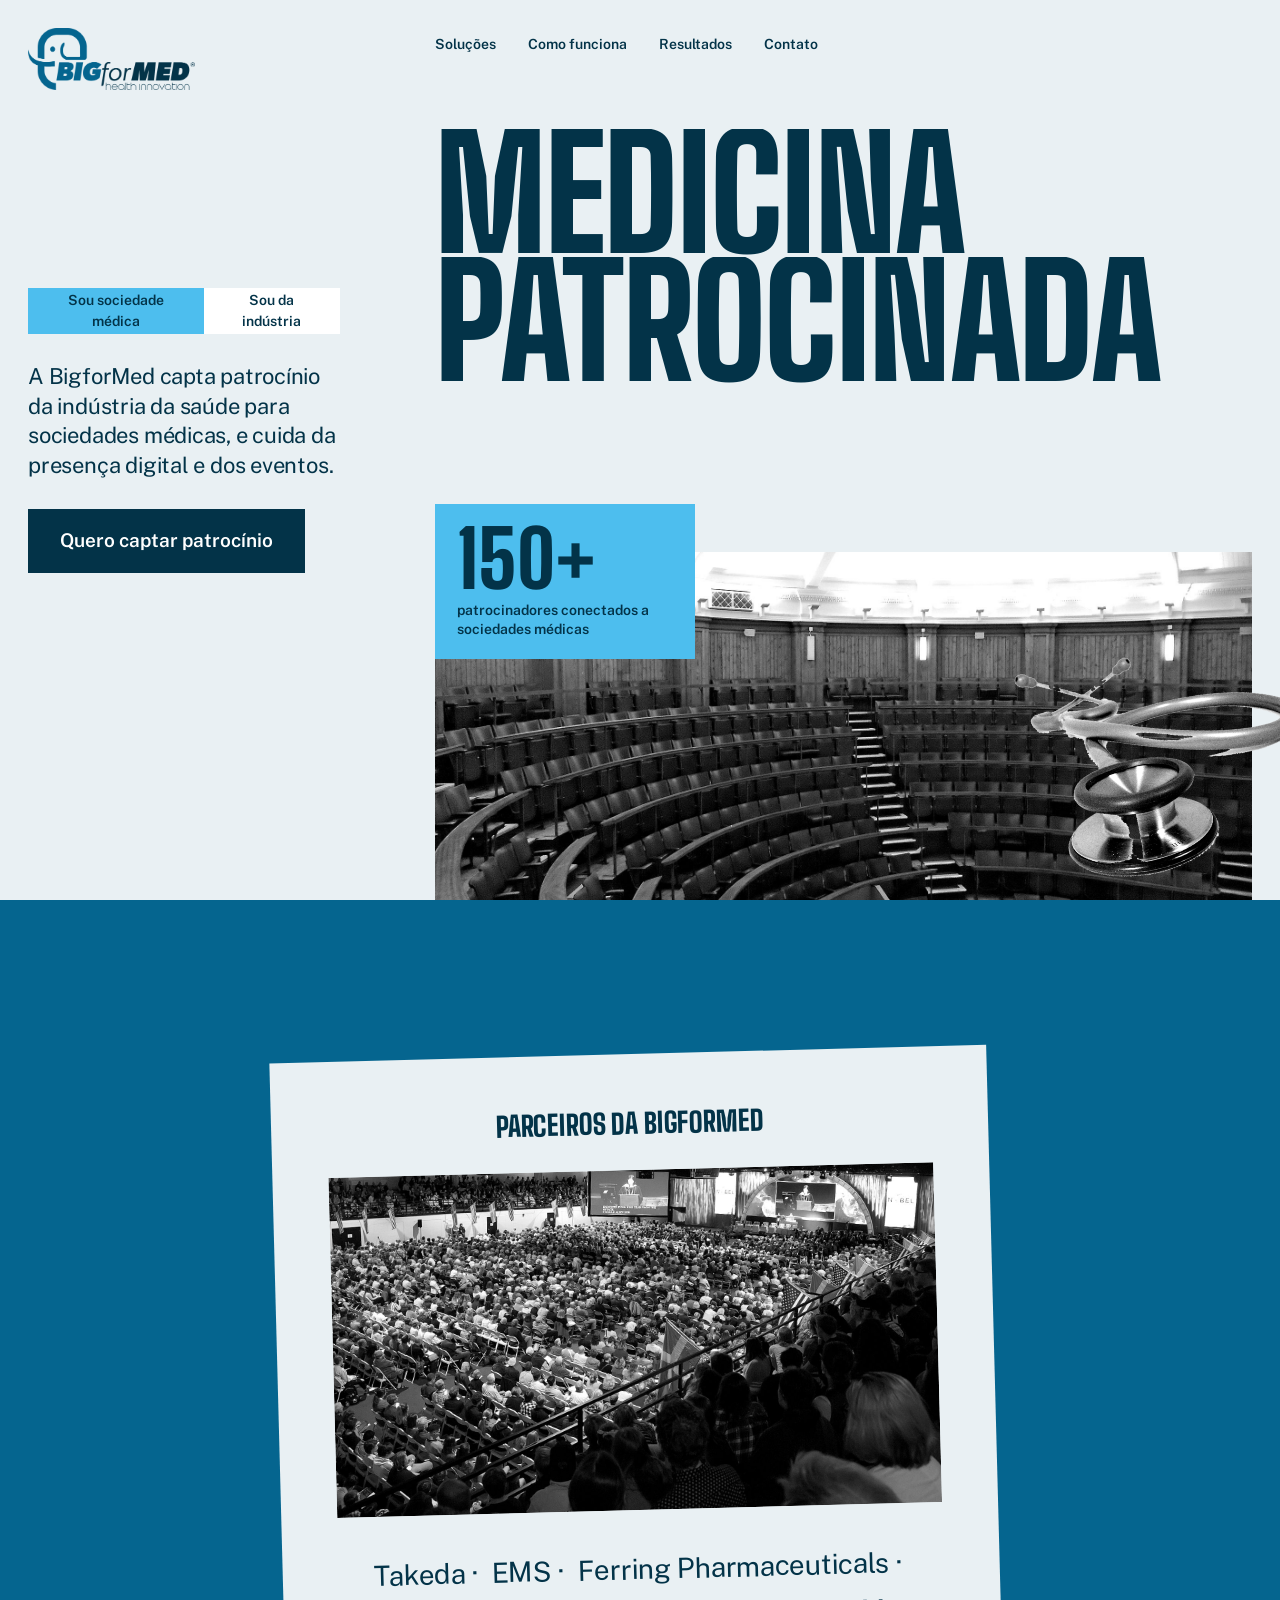
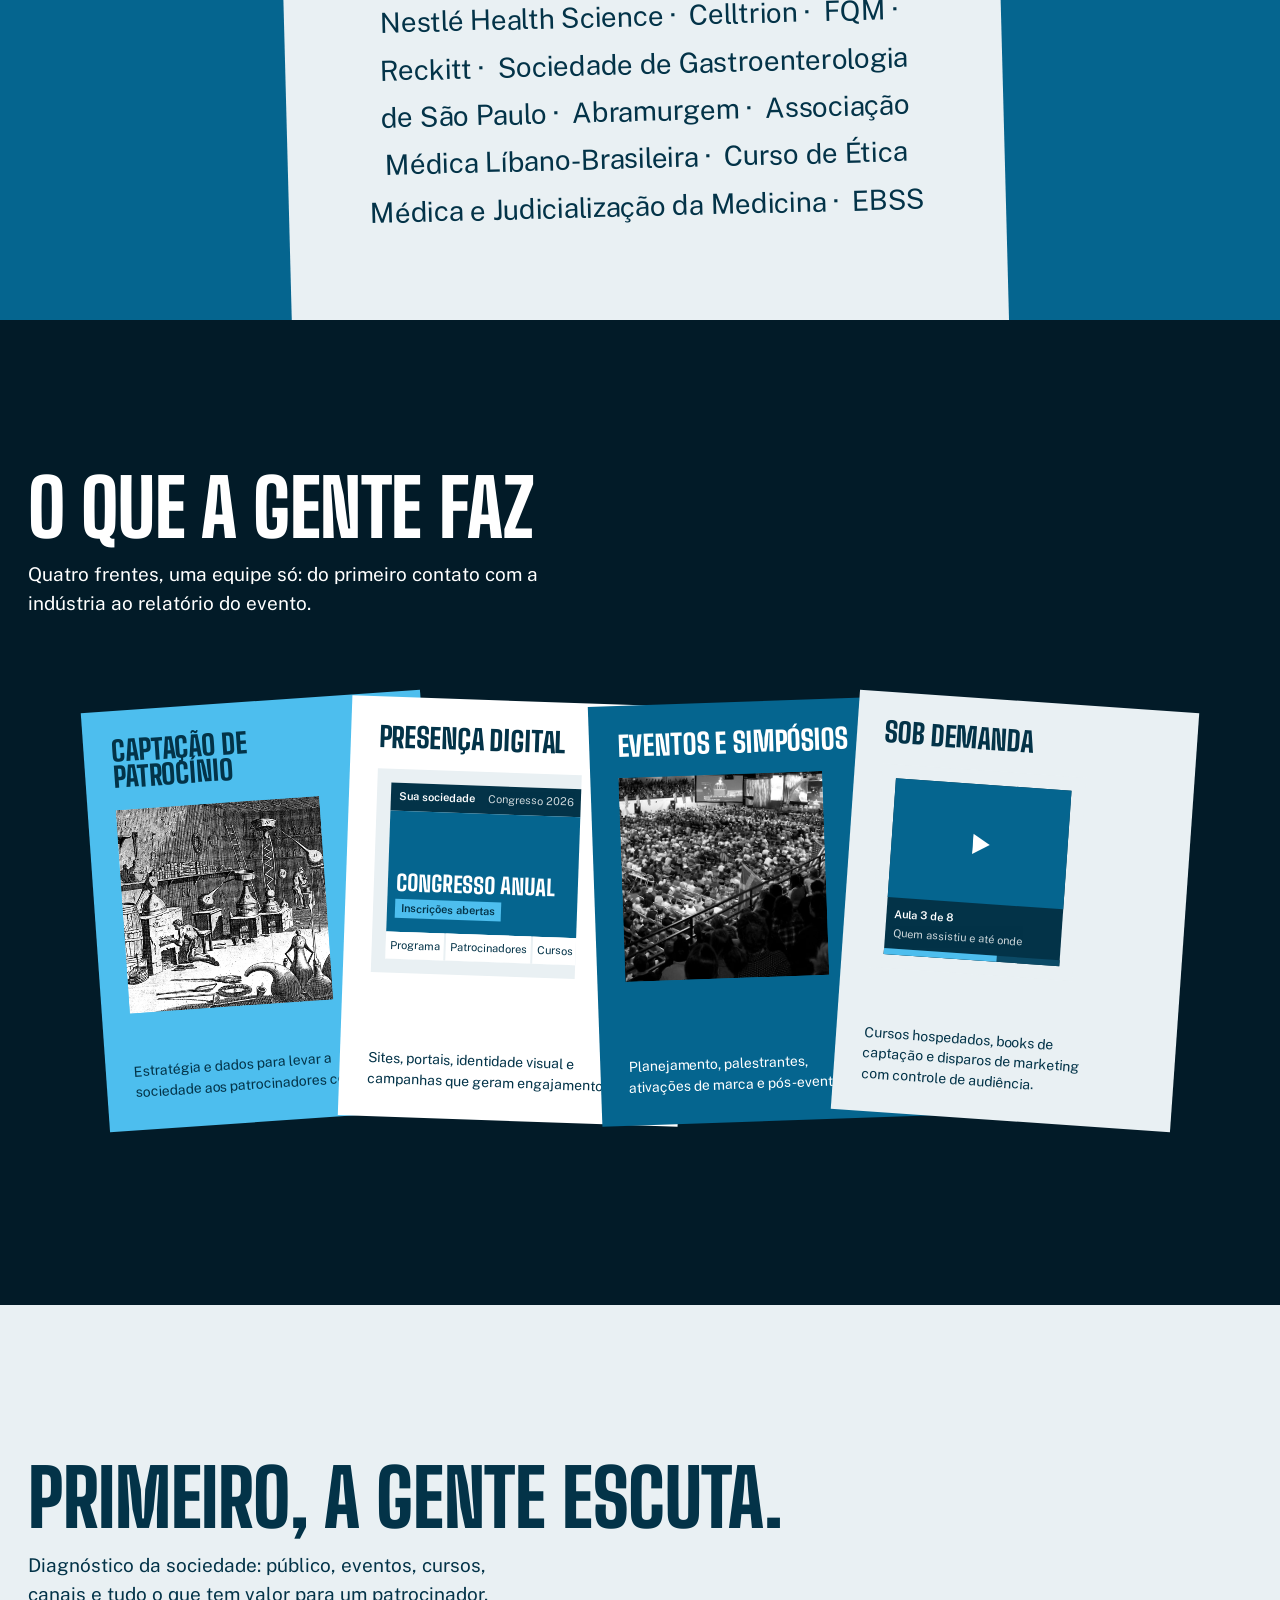
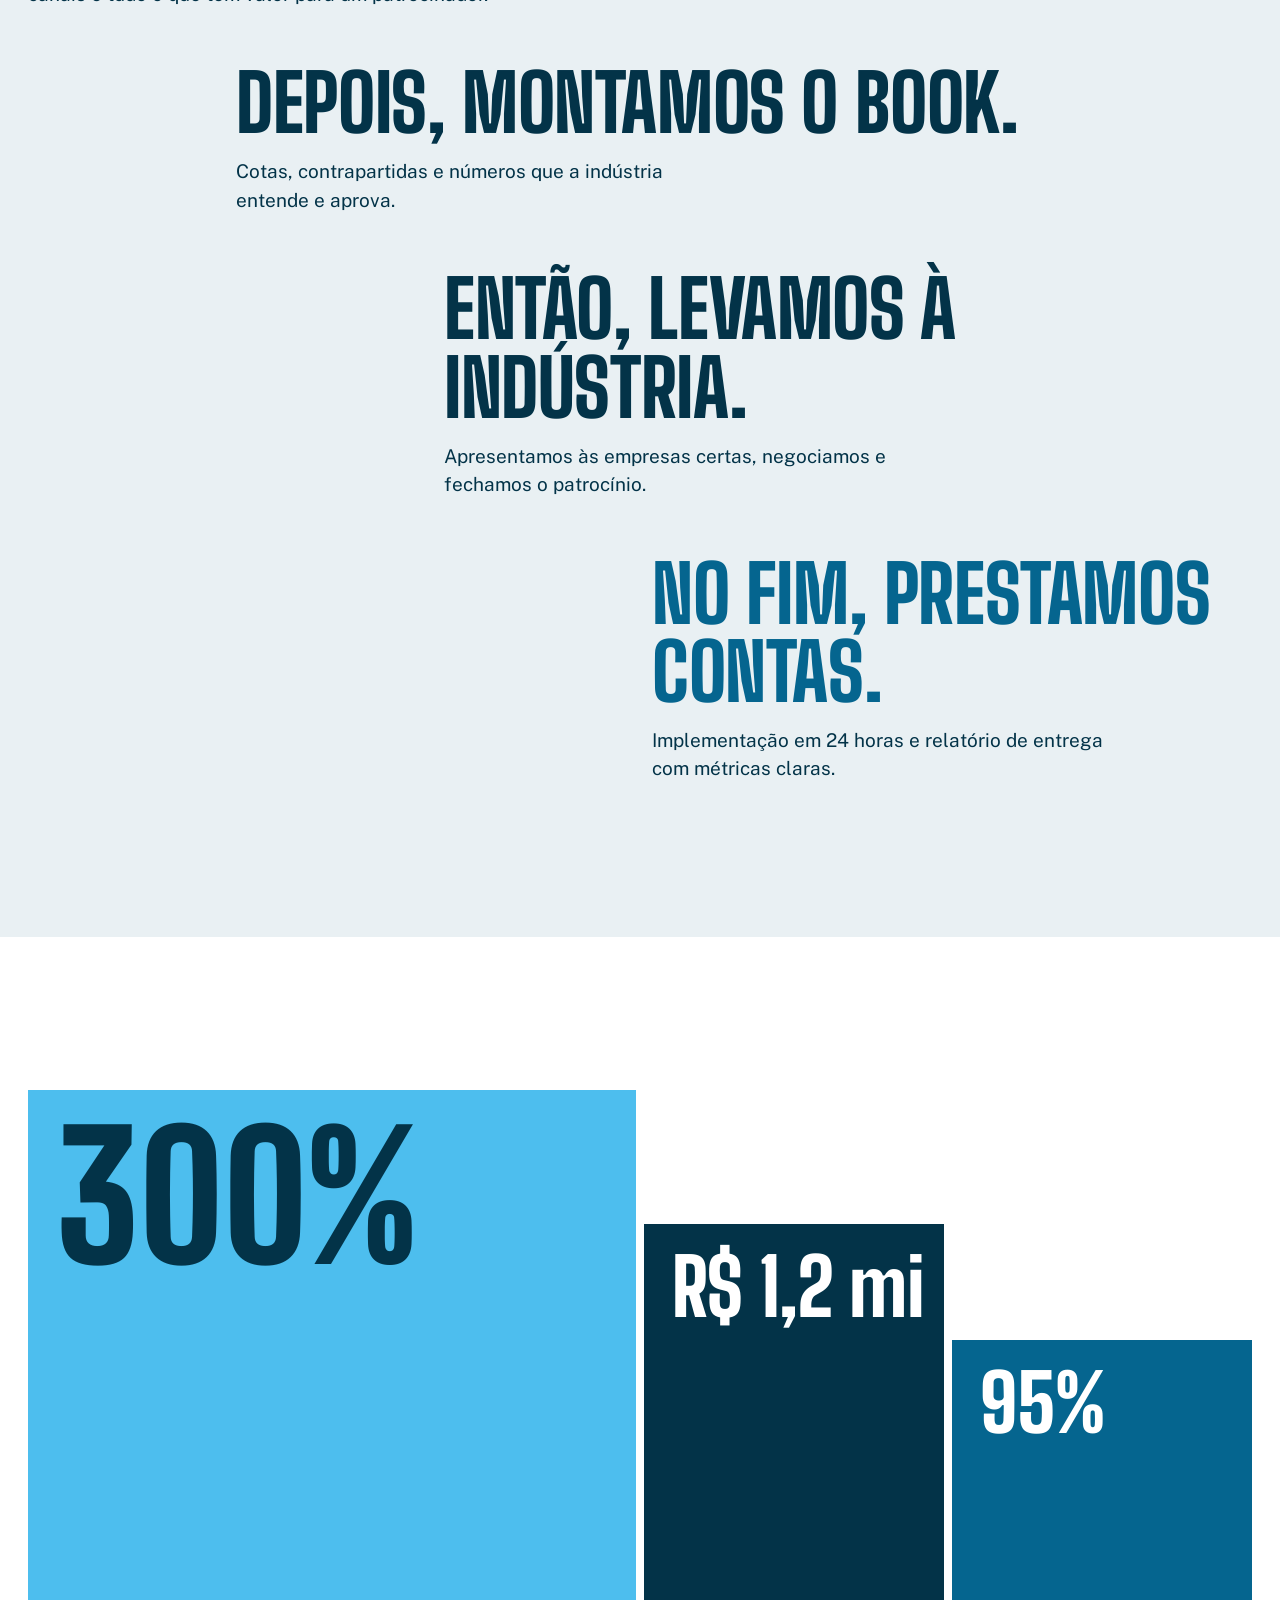
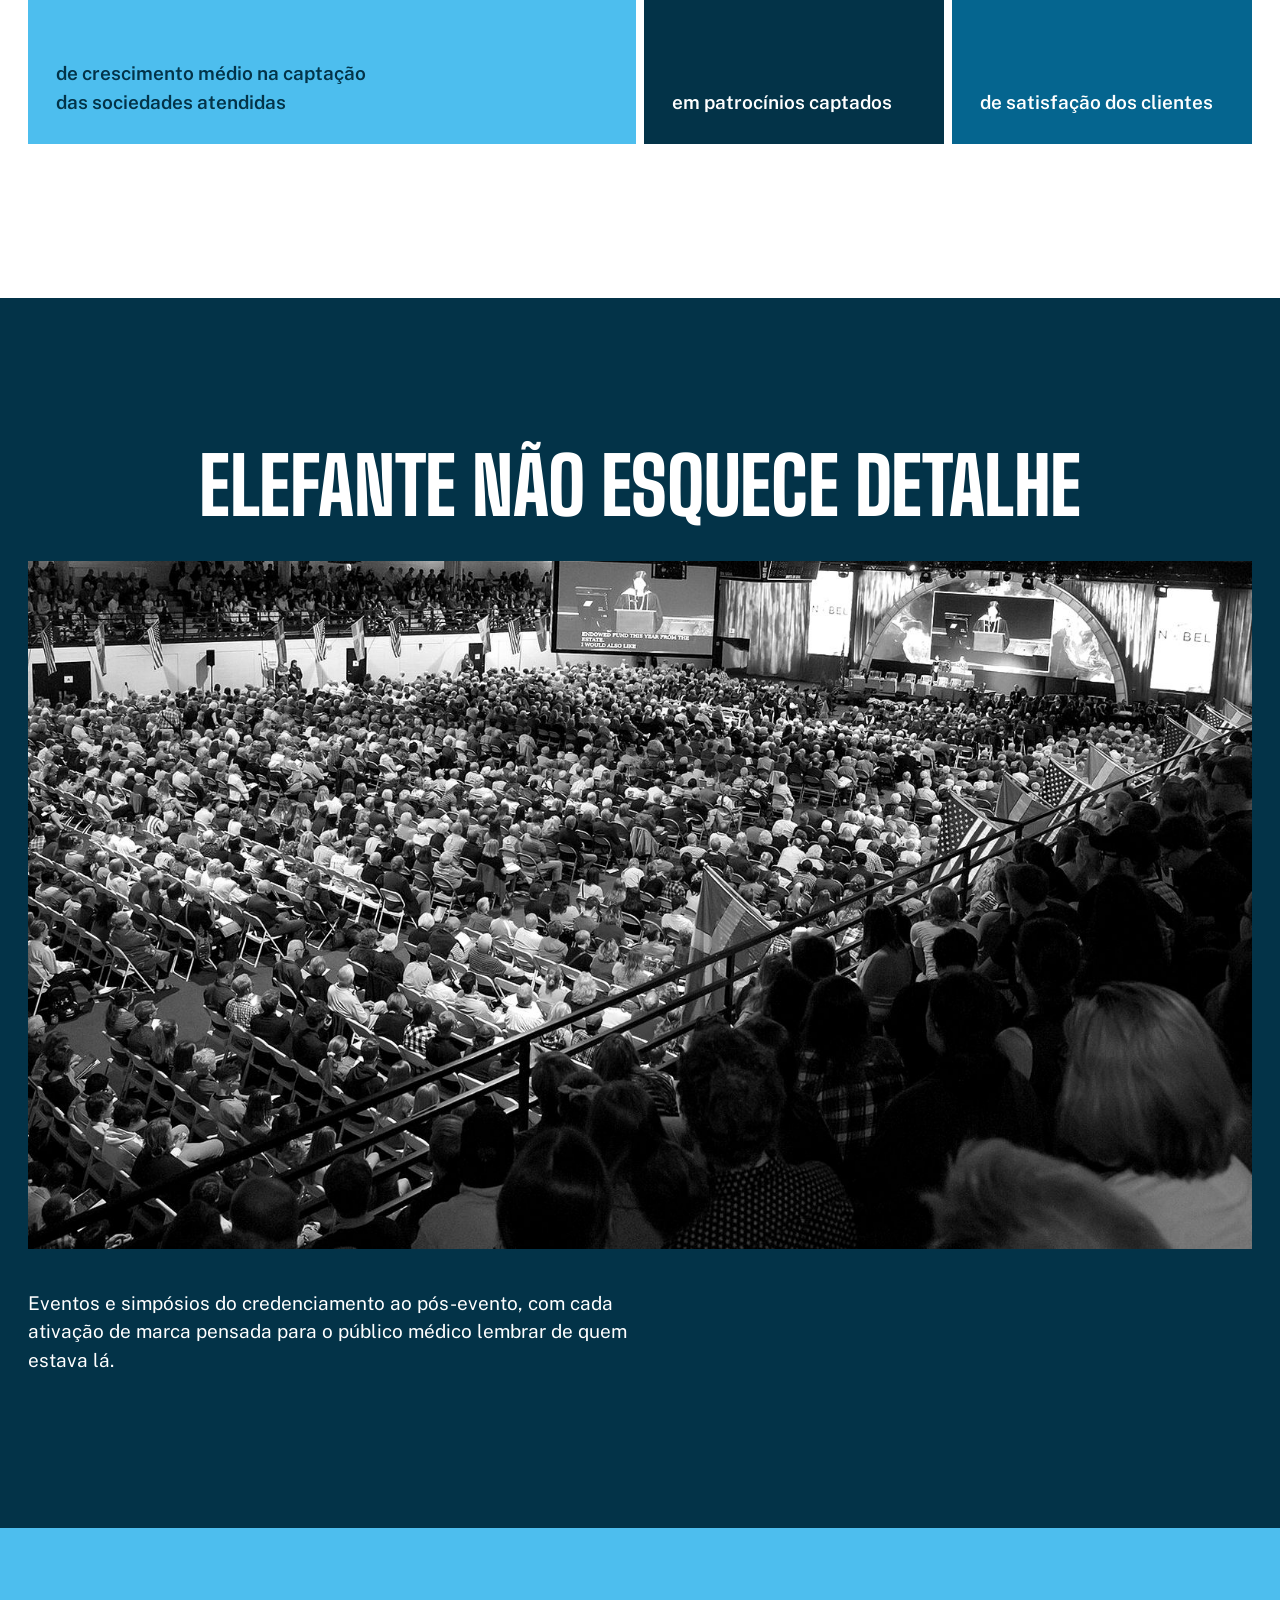
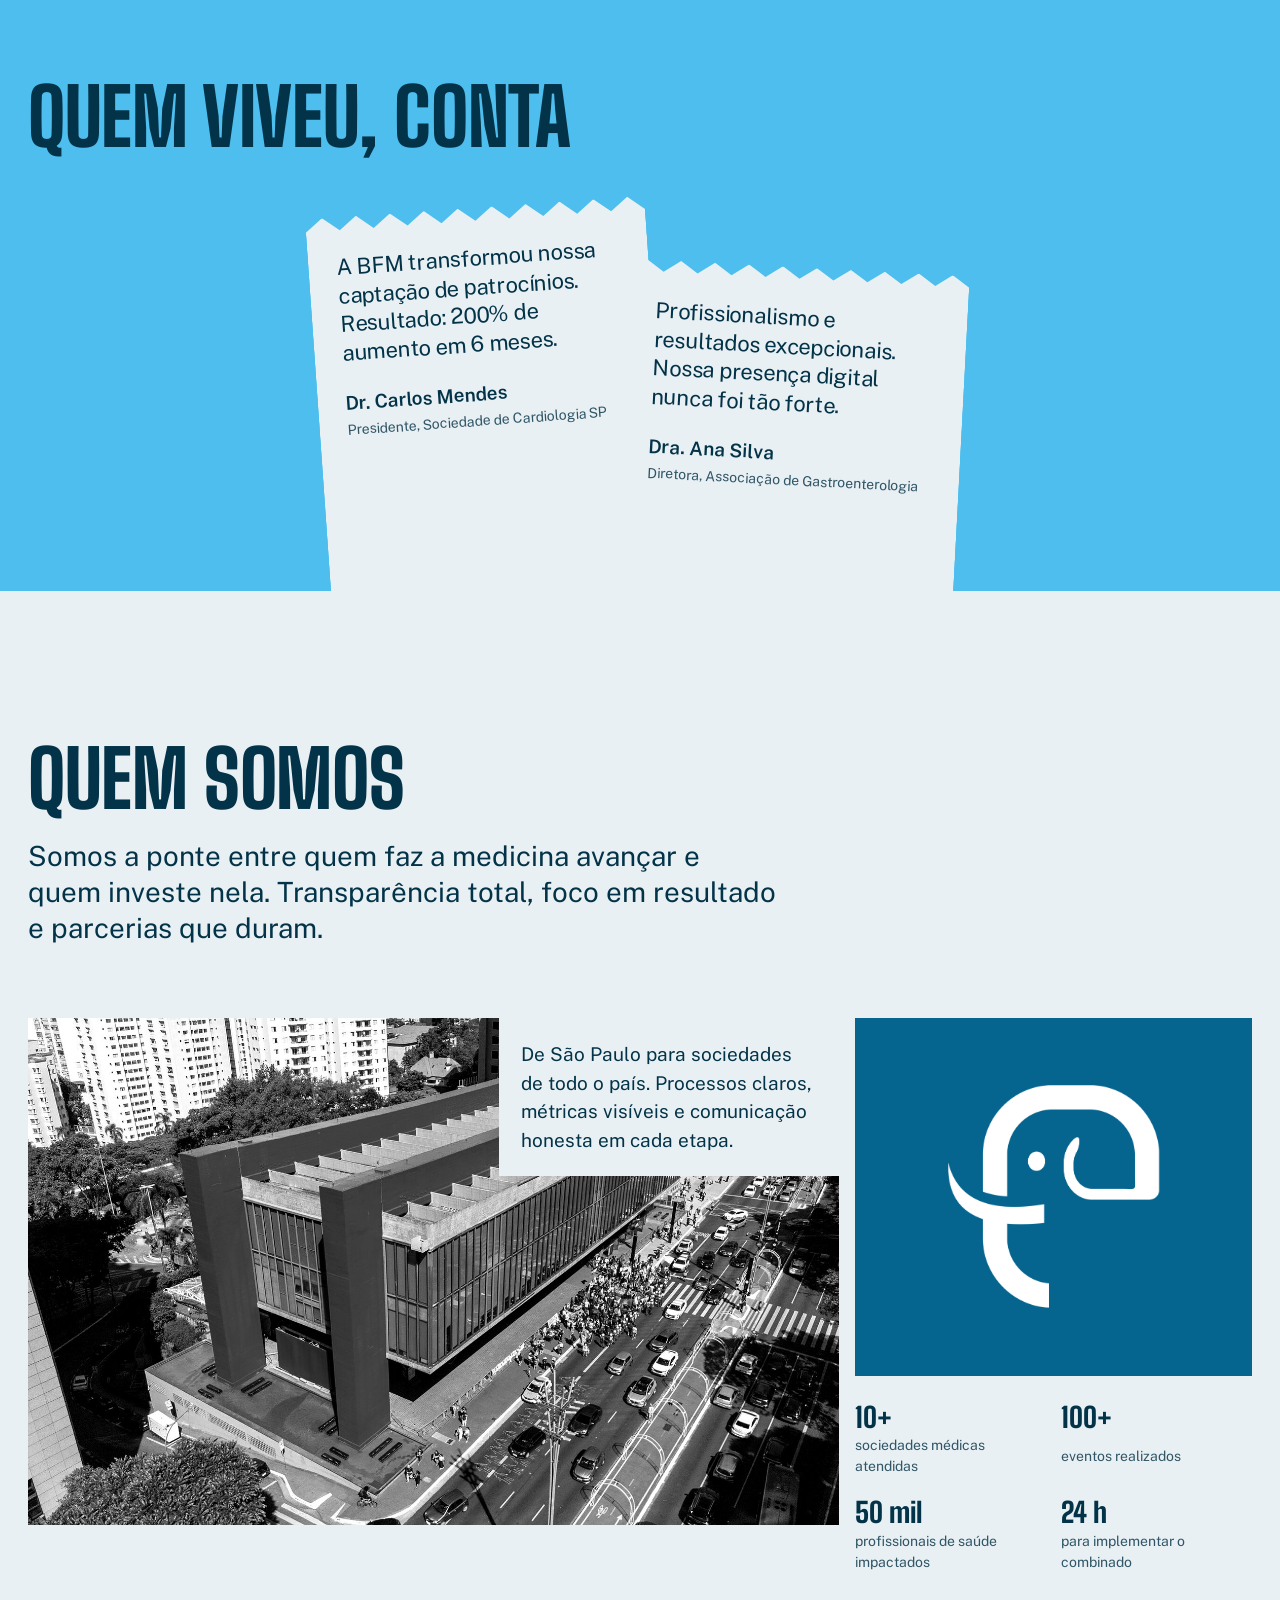
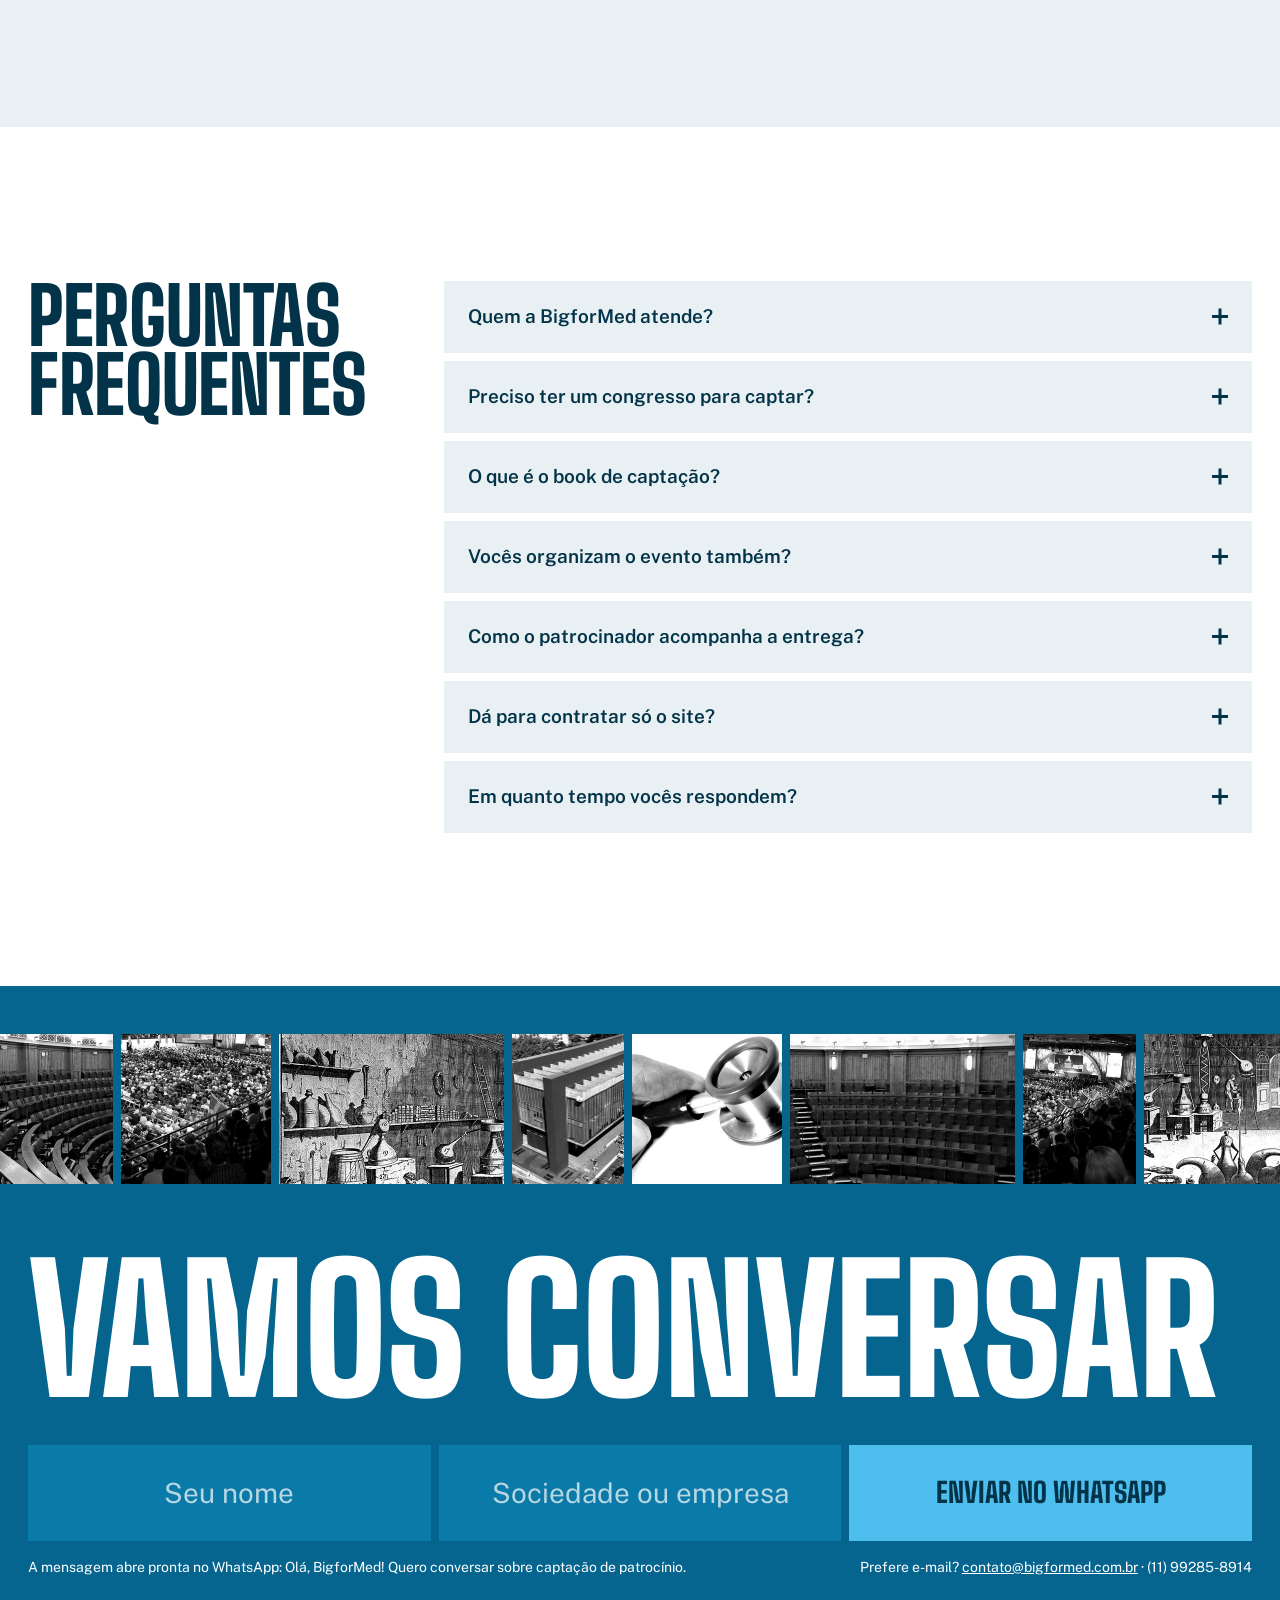
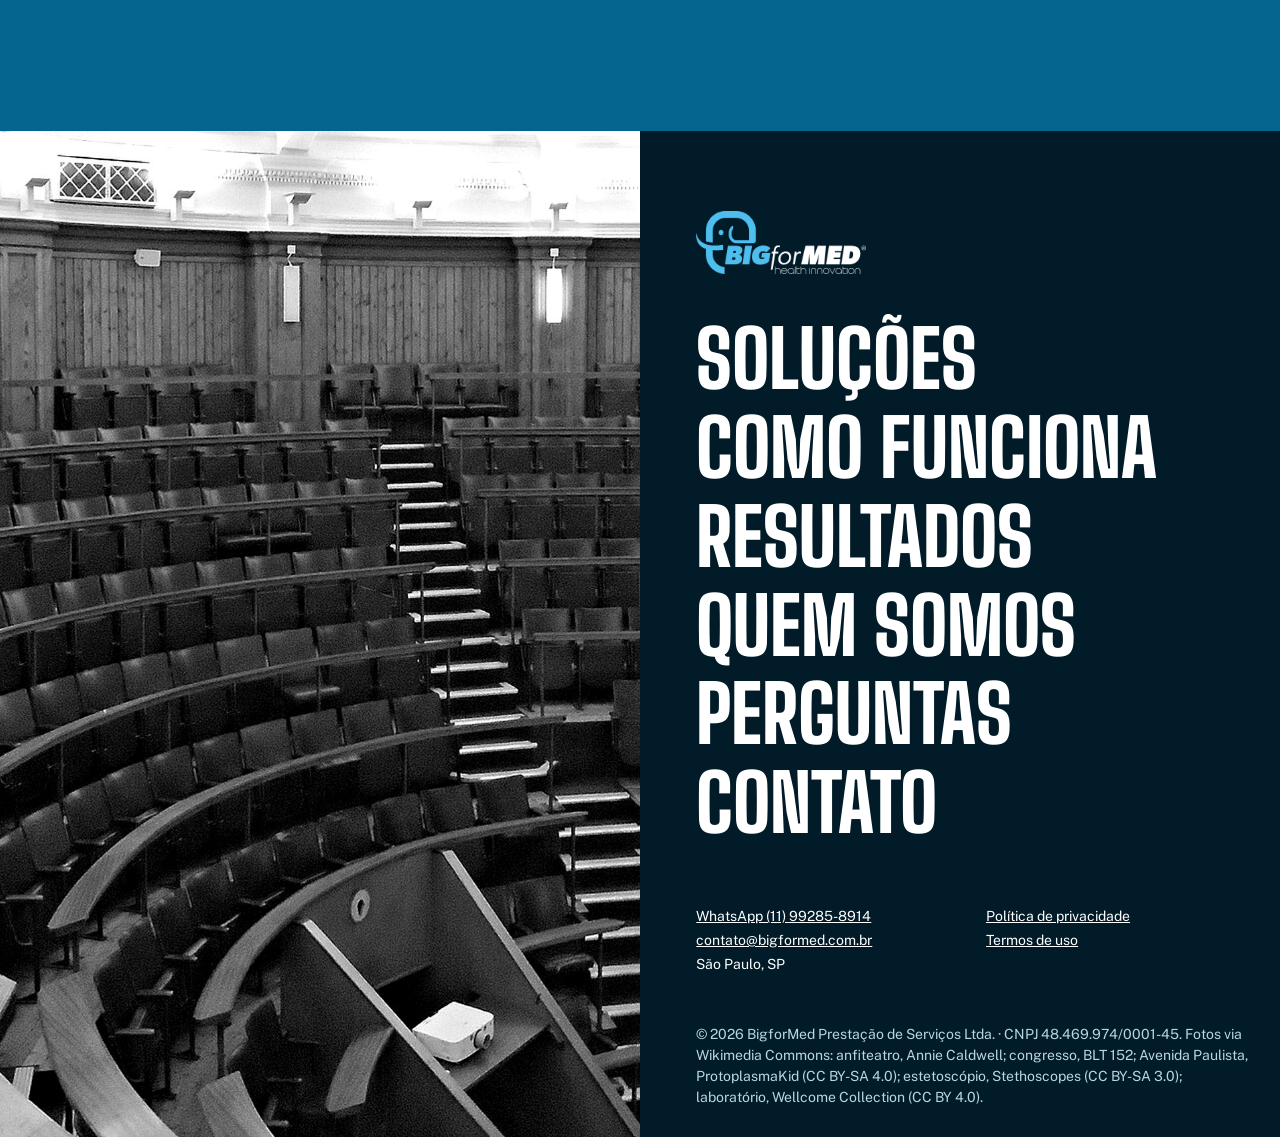
==== index.html @ 5801fbe0 "Refaz o site da BigforMed como página estática O site antigo era um projeto do Bolt (React + Supabas" ====
<!doctype html>
<html lang="pt-BR">
<head>
  <meta charset="utf-8">
  <meta name="viewport" content="width=device-width, initial-scale=1, viewport-fit=cover">
  <title>BigforMed · Captação de patrocínio para sociedades médicas</title>
  <meta name="description" content="A BigforMed capta patrocínio da indústria da saúde para sociedades médicas e cuida da presença digital e dos eventos. São Paulo.">
  <meta name="theme-color" content="#E9F0F3">
  <link rel="icon" type="image/png" href="/img/favicon.png">
  <link rel="apple-touch-icon" href="/img/favicon.png">
  <link rel="canonical" href="https://bigformed.com/">

  <meta property="og:type" content="website">
  <meta property="og:locale" content="pt_BR">
  <meta property="og:site_name" content="BigforMed">
  <meta property="og:url" content="https://bigformed.com/">
  <meta property="og:title" content="BigforMed · Captação de patrocínio para sociedades médicas">
  <meta property="og:description" content="Conectamos patrocinadores a sociedades médicas com estratégia, dados e execução digital.">
  <meta property="og:image" content="https://bigformed.com/img/og.jpg">
  <meta name="twitter:card" content="summary_large_image">

  <link rel="preconnect" href="https://fonts.googleapis.com">
  <link rel="preconnect" href="https://fonts.gstatic.com" crossorigin>
  <link href="https://fonts.googleapis.com/css2?family=Big+Shoulders:wght@800&family=Public+Sans:wght@400;600&display=swap" rel="stylesheet">
  <link rel="preload" as="image" href="/img/p/anfiteatro-wide.jpg">
  <link rel="stylesheet" href="/vendor/scenes/stage.css">
  <link rel="stylesheet" href="/css/site.css">
  <script>document.documentElement.classList.add('js')</script>

  <script type="application/ld+json">
  {"@context":"https://schema.org","@type":"Organization","name":"BigforMed","alternateName":"BigforMed Health Innovation","url":"https://bigformed.com/","logo":"https://bigformed.com/img/bigformed-logo.png","email":"contato@bigformed.com.br","telephone":"+55 11 99285-8914","address":{"@type":"PostalAddress","addressLocality":"São Paulo","addressRegion":"SP","addressCountry":"BR"}}
  </script>
</head>
<body data-audience="sociedade">

<a class="skip" href="#conteudo">Pular para o conteúdo</a>

<!-- Barra fixa: aparece quando o hero sai da tela e troca de cor com o capítulo -->
<header class="bar" id="bar">
  <a class="bar__brand" href="#topo" aria-label="BigforMed, voltar ao início">
    <img class="bar__logo bar__logo--ink" src="/img/bigformed-logo.png" alt="BigforMed" width="900" height="334">
    <img class="bar__logo bar__logo--light" src="/img/bigformed-logo-dark.png" alt="" width="900" height="334">
  </a>
  <nav class="bar__links" id="menu" aria-label="Principal">
    <a href="#solucoes">Soluções</a>
    <a href="#como-funciona">Como funciona</a>
    <a href="#resultados">Resultados</a>
    <a href="#sobre">Quem somos</a>
  </nav>
  <a class="btn btn--accent bar__cta" href="#contato">Fale com a gente</a>
  <button class="bar__menu" type="button" aria-expanded="false" aria-controls="menu">Menu</button>
</header>

<main id="conteudo">

  <!-- ================= HERO: conversa estreita, título largo ================= -->
  <section class="hero" id="topo" aria-labelledby="hero-title">
    <div class="hero__talk">
      <a class="hero__brand" href="/" aria-label="BigforMed, página inicial"><img src="/img/bigformed-logo.png" alt="BigforMed health innovation" width="900" height="334"></a>
      <div class="hero__say">
        <div class="switch" role="group" aria-label="Para quem é">
          <button type="button" data-set-audience="sociedade" aria-pressed="true">Sou sociedade médica</button>
          <button type="button" data-set-audience="industria" aria-pressed="false">Sou da indústria</button>
        </div>
        <p class="hero__lead">
          <span data-for="sociedade">A BigforMed capta patrocínio da indústria da saúde para sociedades médicas, e cuida da presença digital e dos eventos.</span>
          <span data-for="industria" hidden>A BigforMed leva a sua marca às sociedades médicas, congressos e cursos certos, com contrapartidas claras e entrega acompanhada.</span>
        </p>
        <a class="btn btn--ink btn--lg" href="#contato">
          <span data-for="sociedade">Quero captar patrocínio</span>
          <span data-for="industria" hidden>Quero patrocinar</span>
        </a>
      </div>
    </div>

    <div class="hero__wide">
      <nav class="hero__links" aria-label="Seções">
        <a href="#solucoes">Soluções</a>
        <a href="#como-funciona">Como funciona</a>
        <a href="#resultados">Resultados</a>
        <a href="#contato">Contato</a>
      </nav>
      <h1 id="hero-title" class="hero__title lines">
        <span data-for="sociedade"><span class="line"><span data-line style="--i:0">Medicina</span></span><span class="line"><span data-line style="--i:1">patrocinada</span></span></span>
        <span data-for="industria" hidden><span class="line"><span data-line style="--i:0">Sua marca</span></span><span class="line"><span data-line style="--i:1">na medicina</span></span></span>
      </h1>
      <figure class="hero__photo">
        <img src="/img/p/anfiteatro-wide.jpg" srcset="/img/p/anfiteatro-wide-900.jpg 900w, /img/p/anfiteatro-wide.jpg 1800w" sizes="(max-width: 767px) 100vw, 66vw" alt="Anfiteatro de anatomia, bancos de madeira em semicírculo vistos da última fileira" width="1800" height="1000" fetchpriority="high">
        <div class="hero__figure"><strong><span data-roll="150">150</span>+</strong><span>patrocinadores conectados a sociedades médicas</span></div>
      </figure>
      <img class="hero__cutout" src="/img/p/estetoscopio.png" alt="" width="1000" height="778" aria-hidden="true">
    </div>
  </section>

  <!-- ================= PARCEIROS: a lista impressa ================= -->
  <section class="patrons" aria-labelledby="patrons-title">
    <div class="patrons__card" data-reveal>
      <h2 id="patrons-title">Parceiros da BigforMed</h2>
      <figure class="patrons__photo"><img src="/img/p/congresso.jpg" alt="Plateia de um grande congresso científico" width="1600" height="900" loading="lazy"></figure>
      <p class="patrons__names">
        Takeda&nbsp;·&nbsp; EMS&nbsp;·&nbsp; Ferring Pharmaceuticals&nbsp;·&nbsp; Nestlé Health Science&nbsp;·&nbsp; Celltrion&nbsp;·&nbsp; FQM&nbsp;·&nbsp; Reckitt&nbsp;·&nbsp; Sociedade de Gastroenterologia de São Paulo&nbsp;·&nbsp; Abramurgem&nbsp;·&nbsp; Associação Médica Líbano-Brasileira&nbsp;·&nbsp; Curso de Ética Médica e Judicialização da Medicina&nbsp;·&nbsp; EBSS
      </p>
    </div>
  </section>

  <!-- ================= SOLUÇÕES: quatro cartas dadas em leque (cena) ================= -->
  <section class="scene fan" id="solucoes" data-scene="fan" data-options='{"hold": 2}' aria-labelledby="sol-title">
    <div class="scene-stage fan__stage">
      <div class="fan__head">
        <h2 id="sol-title">O que a gente faz</h2>
        <p>Quatro frentes, uma equipe só: do primeiro contato com a indústria ao relatório do evento.</p>
      </div>
      <div class="fan__table">
        <article class="fcard fcard--cyan" data-move>
          <h3>Captação de patrocínio</h3>
          <div class="fcard__pic"><img src="/img/p/laboratorio.jpg" alt="Gravura de um laboratório farmacêutico" width="800" height="800" loading="lazy"></div>
          <p>Estratégia e dados para levar a sociedade aos patrocinadores certos.</p>
        </article>
        <article class="fcard fcard--white" data-move>
          <h3>Presença digital</h3>
          <div class="fcard__pic fcard__pic--ui" data-ui aria-hidden="true">
            <div class="ui-site">
              <div class="ui-site__top"><b>Sua sociedade</b><i>Congresso 2026</i></div>
              <div class="ui-site__hero"><strong>Congresso anual</strong><span>Inscrições abertas</span></div>
              <div class="ui-site__row"><span>Programa</span><span>Patrocinadores</span><span>Cursos</span></div>
            </div>
          </div>
          <p>Sites, portais, identidade visual e campanhas que geram engajamento.</p>
        </article>
        <article class="fcard fcard--petrol" data-move>
          <h3>Eventos e simpósios</h3>
          <div class="fcard__pic"><img src="/img/p/congresso-800.jpg" alt="Plateia lotada diante do palco de um congresso" width="800" height="450" loading="lazy"></div>
          <p>Planejamento, palestrantes, ativações de marca e pós-evento.</p>
        </article>
        <article class="fcard fcard--paper" data-move>
          <h3>Sob demanda</h3>
          <div class="fcard__pic fcard__pic--ui" data-ui aria-hidden="true">
            <div class="ui-course">
              <div class="ui-course__video"><span class="ui-course__play"></span></div>
              <div class="ui-course__meta"><strong>Aula 3 de 8</strong><span>Quem assistiu e até onde</span></div>
              <div class="ui-course__bar"><i></i></div>
            </div>
          </div>
          <p>Cursos hospedados, books de captação e disparos de marketing com controle de audiência.</p>
        </article>
      </div>
    </div>
  </section>

  <!-- ================= COMO FUNCIONA: linhas em escada ================= -->
  <section class="steps" id="como-funciona" aria-labelledby="how-title">
    <ol class="steps__list">
      <li class="steps__item" data-reveal>
        <h2 id="how-title" class="steps__line">Primeiro, a gente escuta.</h2>
        <p>Diagnóstico da sociedade: público, eventos, cursos, canais e tudo o que tem valor para um patrocinador.</p>
      </li>
      <li class="steps__item" data-reveal>
        <h3 class="steps__line">Depois, montamos o book.</h3>
        <p>Cotas, contrapartidas e números que a indústria entende e aprova.</p>
      </li>
      <li class="steps__item" data-reveal>
        <h3 class="steps__line">Então, levamos à indústria.</h3>
        <p>Apresentamos às empresas certas, negociamos e fechamos o patrocínio.</p>
      </li>
      <li class="steps__item" data-reveal>
        <h3 class="steps__line steps__line--accent">No fim, prestamos contas.</h3>
        <p>Implementação em 24 horas e relatório de entrega com métricas claras.</p>
      </li>
    </ol>
  </section>

  <!-- ================= RESULTADOS: placas em degrau ================= -->
  <section class="figures" id="resultados" aria-labelledby="fig-title">
    <div class="figures__grid">
      <div class="ftile ftile--tall" data-reveal>
        <p class="ftile__num"><span data-roll="300">300</span>%</p>
        <p class="ftile__cap">de crescimento médio na captação das sociedades atendidas</p>
      </div>
      <h2 id="fig-title" class="figures__title" data-reveal>Resultados que contam</h2>
      <div class="ftile ftile--ink" data-reveal>
        <p class="ftile__num">R$&nbsp;<span data-roll="1.2" data-decimals="1">1,2</span>&nbsp;mi</p>
        <p class="ftile__cap">em patrocínios captados</p>
      </div>
      <div class="ftile ftile--petrol" data-reveal>
        <p class="ftile__num"><span data-roll="95">95</span>%</p>
        <p class="ftile__cap">de satisfação dos clientes</p>
      </div>
    </div>
  </section>

  <!-- ================= CENA: o elefante abre a janela para o congresso ================= -->
  <section class="scene window" data-scene="elephant-window" data-options='{"hold": 1.6}' aria-labelledby="win-title">
    <div class="scene-stage window__stage">
      <h2 id="win-title" class="window__title" data-move>Elefante não esquece detalhe</h2>
      <div class="window__pic" data-move>
        <img src="/img/p/congresso.jpg" alt="Plateia lotada em um grande congresso científico" width="1600" height="900" loading="lazy">
      </div>
      <p class="window__cap" data-move>Eventos e simpósios do credenciamento ao pós-evento, com cada ativação de marca pensada para o público médico lembrar de quem estava lá.</p>
    </div>
  </section>

  <!-- ================= DEPOIMENTOS: tiras de papel ================= -->
  <section class="slips" aria-labelledby="slips-title">
    <h2 id="slips-title" data-reveal>Quem viveu, conta</h2>
    <div class="slips__row">
      <figure class="slip slip--a" data-reveal>
        <blockquote><p>A BFM transformou nossa captação de patrocínios. Resultado: 200% de aumento em 6 meses.</p></blockquote>
        <figcaption><strong>Dr. Carlos Mendes</strong><span>Presidente, Sociedade de Cardiologia SP</span></figcaption>
      </figure>
      <figure class="slip slip--b" data-reveal>
        <blockquote><p>Profissionalismo e resultados excepcionais. Nossa presença digital nunca foi tão forte.</p></blockquote>
        <figcaption><strong>Dra. Ana Silva</strong><span>Diretora, Associação de Gastroenterologia</span></figcaption>
      </figure>
    </div>
  </section>

  <!-- ================= QUEM SOMOS: foto larga, placa de cor, fatos ================= -->
  <section class="about" id="sobre" aria-labelledby="about-title">
    <h2 id="about-title" data-reveal>Quem somos</h2>
    <p class="about__lead" data-reveal>Somos a ponte entre quem faz a medicina avançar e quem investe nela. Transparência total, foco em resultado e parcerias que duram.</p>
    <div class="about__tiles">
      <figure class="about__photo" data-reveal>
        <img src="/img/p/paulista.jpg" srcset="/img/p/paulista-800.jpg 800w, /img/p/paulista.jpg 1600w" sizes="(max-width: 767px) 100vw, 66vw" alt="Vista aérea da Avenida Paulista, em São Paulo" width="1600" height="1000" loading="lazy">
        <p class="about__note">De São Paulo para sociedades de todo o país. Processos claros, métricas visíveis e comunicação honesta em cada etapa.</p>
      </figure>
      <div class="about__side" data-reveal>
        <div class="about__mark">
          <svg viewBox="0 0 569 600" role="img" aria-label="O elefante da BigforMed">
            <image href="/img/elefante-branco.png" width="569" height="600"/>
          </svg>
        </div>
        <ul class="about__facts">
          <li><strong><span data-roll="10">10</span>+</strong><span>sociedades médicas atendidas</span></li>
          <li><strong><span data-roll="100">100</span>+</strong><span>eventos realizados</span></li>
          <li><strong><span data-roll="50">50</span> mil</strong><span>profissionais de saúde impactados</span></li>
          <li><strong>24 h</strong><span>para implementar o combinado</span></li>
        </ul>
      </div>
    </div>
  </section>

  <!-- ================= DÚVIDAS: sanfona de placas ================= -->
  <section class="faq" id="faq" aria-labelledby="faq-title">
    <h2 id="faq-title" class="faq__title">Perguntas frequentes</h2>
    <div class="faq__list">
      <details class="qa" name="faq"><summary>Quem a BigforMed atende?<span class="qa__sign" aria-hidden="true"></span></summary><p>Sociedades médicas, associações e iniciativas de educação médica que querem captar patrocínio, e empresas da indústria da saúde que querem patrocinar com estratégia.</p></details>
      <details class="qa" name="faq"><summary>Preciso ter um congresso para captar?<span class="qa__sign" aria-hidden="true"></span></summary><p>Não. Cursos, webinários, portais e campanhas digitais também têm valor para o patrocinador. O diagnóstico mostra o que já existe e o que vale a pena criar.</p></details>
      <details class="qa" name="faq"><summary>O que é o book de captação?<span class="qa__sign" aria-hidden="true"></span></summary><p>É o material que apresenta a sociedade à indústria: público, alcance, eventos, cotas e contrapartidas, com números claros para quem decide o investimento.</p></details>
      <details class="qa" name="faq"><summary>Vocês organizam o evento também?<span class="qa__sign" aria-hidden="true"></span></summary><p>Sim. Planejamento, palestrantes, ativações de marca e pós-evento, ou só a parte de que a sociedade precisar.</p></details>
      <details class="qa" name="faq"><summary>Como o patrocinador acompanha a entrega?<span class="qa__sign" aria-hidden="true"></span></summary><p>Com métricas visíveis e relatório das contrapartidas e dos resultados depois de cada ação.</p></details>
      <details class="qa" name="faq"><summary>Dá para contratar só o site?<span class="qa__sign" aria-hidden="true"></span></summary><p>Dá. Também atendemos sob demanda: sites, portais, hospedagem de cursos, identidade visual e disparos de marketing.</p></details>
      <details class="qa" name="faq"><summary>Em quanto tempo vocês respondem?<span class="qa__sign" aria-hidden="true"></span></summary><p>Em até um dia útil, pelo WhatsApp ou por e-mail, já com os próximos passos.</p></details>
    </div>
  </section>

  <!-- ================= CONTATO: faixa de fotos, barra de três células ================= -->
  <section class="contact" id="contato" aria-labelledby="contact-title">
    <div class="strip" aria-hidden="true">
      <div class="strip__track">
        <img src="/img/p/tira-01.jpg" alt="" width="225" height="300" decoding="async"><img src="/img/p/tira-02.jpg" alt="" width="300" height="300" decoding="async"><img src="/img/p/tira-03.jpg" alt="" width="450" height="300" decoding="async"><img src="/img/p/tira-04.jpg" alt="" width="225" height="300" decoding="async"><img src="/img/p/tira-05.jpg" alt="" width="300" height="300" decoding="async"><img src="/img/p/tira-06.jpg" alt="" width="450" height="300" decoding="async"><img src="/img/p/tira-07.jpg" alt="" width="225" height="300" decoding="async"><img src="/img/p/tira-08.jpg" alt="" width="300" height="300" decoding="async"><img src="/img/p/tira-09.jpg" alt="" width="450" height="300" decoding="async"><img src="/img/p/tira-10.jpg" alt="" width="225" height="300" decoding="async"><img src="/img/p/tira-11.jpg" alt="" width="300" height="300" decoding="async"><img src="/img/p/tira-12.jpg" alt="" width="450" height="300" decoding="async">
      </div>
    </div>
    <div class="contact__body">
      <h2 id="contact-title" data-reveal>Vamos conversar</h2>
      <form class="cbar" id="composer" action="https://wa.me/5511992858914" method="get" target="_blank" novalidate>
        <label class="cbar__cell">
          <span class="sr-only">Seu nome</span>
          <input id="f-nome" name="nome" autocomplete="name" placeholder="Seu nome" required aria-describedby="composer-note">
        </label>
        <label class="cbar__cell">
          <span class="sr-only">Sociedade ou empresa</span>
          <input id="f-org" name="org" autocomplete="organization" placeholder="Sociedade ou empresa">
        </label>
        <input type="hidden" name="text" id="f-text" value="Olá, BigforMed! Quero conversar sobre captação de patrocínio.">
        <button class="cbar__send" type="submit">Enviar no WhatsApp</button>
      </form>
      <div class="contact__small">
        <p id="composer-note">A mensagem abre pronta no WhatsApp: <span id="preview">Olá, BigforMed! Quero conversar sobre captação de patrocínio.</span></p>
        <p>Prefere e-mail? <a id="mail-link" href="mailto:contato@bigformed.com.br">contato@bigformed.com.br</a> · (11) 99285-8914</p>
      </div>
      <p class="contact__error" id="composer-error" role="alert" hidden>Escreva seu nome para a gente saber com quem está falando.</p>
    </div>
  </section>
</main>

<!-- ================= RODAPÉ: foto de um lado, menu do outro ================= -->
<footer class="foot">
  <figure class="foot__photo"><img src="/img/p/anfiteatro-close.jpg" alt="Fileiras de bancos de madeira de um anfiteatro de anatomia" width="1200" height="1500"></figure>
  <div class="foot__menu">
    <img class="foot__brand" src="/img/bigformed-logo-dark.png" alt="BigforMed" width="900" height="334" loading="lazy">
    <nav aria-label="Rodapé">
      <ul class="foot__links">
        <li><a href="#solucoes">Soluções</a></li>
        <li><a href="#como-funciona">Como funciona</a></li>
        <li><a href="#resultados">Resultados</a></li>
        <li><a href="#sobre">Quem somos</a></li>
        <li><a href="#faq">Perguntas</a></li>
        <li><a href="#contato">Contato</a></li>
      </ul>
    </nav>
    <div class="foot__blocks">
      <p><a href="https://wa.me/5511992858914" target="_blank" rel="noopener">WhatsApp (11) 99285-8914</a><br><a href="mailto:contato@bigformed.com.br">contato@bigformed.com.br</a><br>São Paulo, SP</p>
      <p><a href="/privacidade">Política de privacidade</a><br><a href="/termos">Termos de uso</a></p>
    </div>
    <p class="foot__legal">© <span id="ano">2026</span> BigforMed Prestação de Serviços Ltda. · CNPJ 48.469.974/0001-45. Fotos via Wikimedia Commons: anfiteatro, Annie Caldwell; congresso, BLT 152; Avenida Paulista, ProtoplasmaKid (CC BY-SA 4.0); estetoscópio, Stethoscopes (CC BY-SA 3.0); laboratório, Wellcome Collection (CC BY 4.0).</p>
  </div>
</footer>

<script src="/vendor/gsap.min.js" defer></script>
<script src="/vendor/ScrollTrigger.min.js" defer></script>
<script src="/vendor/lenis.min.js" defer></script>
<script src="/vendor/scenes/stage.js" defer></script>
<script src="/js/site.js" defer></script>
</body>
</html>
---- css/site.css ----
/* =========================================================
   BigforMed — "Loud and flat"
   Cartaz de rua com a voz da marca: o logotipo BIGforMED já é pesado e gritado,
   então o site fala no mesmo volume. Cores chapadas do próprio logo.
   ========================================================= */
:root {
  /* cores da marca, chapadas */
  --paper: #E9F0F3;      /* chão do hero e das seções claras */
  --white: #FFFFFF;
  --ink: #033348;        /* azul-marinho do logo: tinta */
  --deep: #021B28;       /* o fundo mais escuro, para a cena das cartas */
  --petrol: #05658F;     /* azul do elefante */
  --cyan: #4DBEEE;       /* luz da marca: a ação */
  --ink-soft: #2F5566;   /* notas secundárias sobre o papel */
  --on-dark: #FFFFFF;
  --on-dark-soft: #B9D6E3;

  /* nomes que o palco das cenas lê */
  --ground: var(--paper);
  --muted: var(--ink-soft);
  --accent: var(--cyan);
  --font-display: "Big Shoulders", "Arial Narrow", sans-serif;
  --font-text: "Public Sans", system-ui, sans-serif;

  /* cinco tamanhos, e só */
  --step-small: 0.875rem;                                   /* 14 */
  --step-body: clamp(1.0625rem, 1rem + 0.25vw, 1.1875rem);   /* 17–19 */
  --step-lead: clamp(1.375rem, 1.1rem + 0.8vw, 1.875rem);    /* 22–30 */
  --step-head: clamp(2.75rem, 1.4rem + 4.4vw, 5.25rem);      /* 44–84 */
  --step-giant: clamp(5.25rem, 1rem + 12.4vw, 13rem);        /* 84–208 */

  --m: clamp(20px, 2.2vw, 32px);         /* a margem única da página */
  --gap: clamp(120px, 12vw, 200px);       /* entre seções */
  --ease-out: cubic-bezier(.16, 1, .3, 1);
}

*, *::before, *::after { box-sizing: border-box; }
html { -webkit-text-size-adjust: 100%; overflow-x: clip; }
body {
  margin: 0; background: var(--paper); color: var(--ink);
  font: 400 var(--step-body)/1.5 var(--font-text);
  -webkit-font-smoothing: antialiased; overflow-x: clip;
}
img, svg { display: block; max-width: 100%; }
img { height: auto; }
h1, h2, h3, p, ul, ol, dl, dd, figure, blockquote { margin: 0; padding: 0; }
ul, ol { list-style: none; }
a { color: inherit; }
button, input { font: inherit; color: inherit; }
h1, h2, h3 { font-family: var(--font-display); font-weight: 800; text-transform: uppercase; letter-spacing: -0.005em; line-height: .88; }
[hidden] { display: none !important; }
::selection { background: var(--cyan); color: var(--ink); }
:focus-visible { outline: 3px solid var(--cyan); outline-offset: 3px; }
.sr-only { position: absolute; width: 1px; height: 1px; overflow: hidden; clip: rect(0 0 0 0); white-space: nowrap; }
.skip { position: fixed; left: -9999px; top: 8px; z-index: 300; background: var(--cyan); color: var(--ink); padding: 12px 16px; }
.skip:focus { left: 8px; }

/* ---------- Botões: retângulo reto, uma cor ---------- */
.btn {
  display: inline-flex; align-items: center; justify-content: center;
  min-height: 52px; padding: 0 26px; border: 0; border-radius: 0; cursor: pointer;
  font-weight: 600; font-size: var(--step-body); text-decoration: none; white-space: nowrap;
  transition: transform 160ms var(--ease-out), background-color 200ms, color 200ms;
}
.btn:active { transform: scale(.97); }
.btn--lg { min-height: 64px; padding: 0 32px; }
.btn--ink { background: var(--ink); color: var(--white); }
.btn--accent { background: var(--cyan); color: var(--ink); }
@media (hover: hover) and (pointer: fine) {
  .btn--ink:hover { background: var(--petrol); }
  .btn--accent:hover { background: var(--white); }
}

/* ---------- Barra fixa (aparece depois do hero) ---------- */
.bar {
  position: fixed; inset: 0 0 auto 0; z-index: 100; height: 64px;
  display: flex; align-items: center; gap: 28px; padding: 0 var(--m);
  background: var(--paper); color: var(--ink);
  transform: translateY(-100%); transition: transform 400ms var(--ease-out), background-color 300ms, color 300ms;
}
.bar.is-shown { transform: none; }
.bar__brand { position: relative; display: block; }
.bar__logo { height: 32px; width: auto; transition: opacity 300ms; }
.bar__logo--light { position: absolute; inset: 0; opacity: 0; }
.bar__links { display: flex; gap: 26px; margin-left: auto; font-size: var(--step-small); font-weight: 600; }
.bar__links a, .hero__links a { text-decoration: underline; text-decoration-color: transparent; text-underline-offset: .3em; text-decoration-thickness: 2px; transition: text-decoration-color 200ms; }
.bar__links a:hover, .bar__links a.is-active, .hero__links a:hover { text-decoration-color: currentColor; }
.bar__cta { min-height: 44px; padding: 0 18px; font-size: var(--step-small); }
.bar__menu { display: none; margin-left: auto; min-height: 44px; padding: 0 4px; border: 0; background: none; cursor: pointer; font-weight: 600; }
/* a barra muda de tinta com o capítulo */
.bar[data-ground="deep"], .bar[data-ground="ink"] { background: var(--deep); color: var(--white); }
.bar[data-ground="petrol"] { background: var(--petrol); color: var(--white); }
.bar[data-ground="cyan"] { background: var(--cyan); color: var(--ink); }
.bar[data-ground="white"] { background: var(--white); }
.bar[data-ground="deep"] .bar__logo--ink, .bar[data-ground="ink"] .bar__logo--ink, .bar[data-ground="petrol"] .bar__logo--ink { opacity: 0; }
.bar[data-ground="deep"] .bar__logo--light, .bar[data-ground="ink"] .bar__logo--light, .bar[data-ground="petrol"] .bar__logo--light { opacity: 1; }
.bar[data-ground="petrol"] .bar__cta { background: var(--white); }

/* ---------- Hero ---------- */
.hero {
  position: relative; min-height: 100svh; overflow: clip;
  display: grid; grid-template-columns: 34% 1fr;
  background: var(--paper);
}
.hero__talk { position: relative; padding: var(--m); display: flex; flex-direction: column; }
.hero__brand img { width: clamp(150px, 13vw, 210px); }
.hero__say { margin-top: 22vh; max-width: 26ch; display: flex; flex-direction: column; align-items: flex-start; gap: 28px; }
.hero__lead { font-size: 1.375rem; line-height: 1.35; letter-spacing: -0.01em; }
.switch { display: inline-flex; background: var(--white); }
.switch button {
  min-height: 46px; padding: 0 16px; border: 0; cursor: pointer; background: transparent;
  font-size: var(--step-small); font-weight: 600; color: var(--ink);
  transition: background-color 250ms, color 250ms;
}
.switch button[aria-pressed="true"] { background: var(--cyan); }
@media (hover: hover) and (pointer: fine) { .switch button[aria-pressed="false"]:hover { background: var(--paper); } }

.hero__wide { position: relative; padding: var(--m) var(--m) 0 0; display: flex; flex-direction: column; }
.hero__links { display: flex; gap: 32px; font-size: var(--step-small); font-weight: 600; min-height: 44px; align-items: center; margin-top: -6px; }
.hero__title { font-size: min(var(--step-giant), 12.2vw); line-height: .82; margin-top: 7vh; letter-spacing: -0.01em; }
.hero__title .line { display: block; overflow: hidden; padding-bottom: .06em; margin-bottom: -.06em; }
.hero__title [data-line] { display: block; }
.hero__photo { position: relative; margin-top: auto; padding-top: 48px; height: 44svh; min-height: 260px; }
.hero__photo img { width: 100%; height: 100%; object-fit: cover; object-position: 50% 30%; }
.hero__figure {
  position: absolute; left: 0; top: 0; width: 260px; padding: 20px 22px;
  background: var(--cyan); color: var(--ink); display: grid; gap: 6px;
}
.hero__figure strong { font: 800 var(--step-head)/.9 var(--font-display); }
.hero__figure > span { font-size: var(--step-small); font-weight: 600; line-height: 1.35; }
.hero__cutout { position: absolute; right: -2vw; bottom: 3vh; width: clamp(200px, 22vw, 380px); rotate: -6deg; pointer-events: none; }

/* ---------- Parceiros: o cartão impresso ---------- */
.patrons { background: var(--petrol); padding-top: var(--gap); overflow: clip; display: flex; justify-content: center; align-items: flex-start; }
.patrons__card { width: min(56vw, 860px); background: var(--paper); padding: 56px 56px 200px; margin-bottom: -110px; rotate: -1.5deg; text-align: center; }
.patrons__card h2 { font-size: var(--step-lead); line-height: 1; }
.patrons__photo { margin: 32px 0 36px; aspect-ratio: 16 / 9; overflow: clip; }
.patrons__photo img { width: 100%; height: 100%; object-fit: cover; }
.patrons__names { font-size: var(--step-lead); line-height: 1.7; letter-spacing: -0.01em; text-wrap: balance; }

/* ---------- Soluções: cartas em leque (cena) ---------- */
.fan { background: var(--deep); color: var(--on-dark); }
.fan__stage { padding: var(--gap) var(--m); }
.fan__head { max-width: 640px; }
.fan__head h2 { font-size: var(--step-head); }
.fan__head p { margin-top: 18px; color: var(--on-dark); max-width: 44ch; }
/* composição final (sem script, movimento reduzido, celular): o leque já aberto */
.fan__table { position: relative; width: 1090px; max-width: 100%; height: 470px; margin: 64px auto 0; }
.fcard {
  position: absolute; top: 20px; width: 340px; height: 420px; padding: 28px;
  display: flex; flex-direction: column; gap: 18px; color: var(--ink);
}
.fcard > * { max-width: 240px; }
.fcard h3 { font-size: var(--step-lead); line-height: .95; }
.fcard p { font-size: var(--step-small); line-height: 1.45; margin-top: auto; }
.fcard__pic { width: 204px; aspect-ratio: 1; overflow: clip; background: var(--ink); }
.fcard__pic img { width: 100%; height: 100%; object-fit: cover; }
.fcard--cyan { background: var(--cyan); left: 0; rotate: -4deg; }
.fcard--white { background: var(--white); left: 250px; rotate: 2deg; }
.fcard--petrol { background: var(--petrol); color: var(--white); left: 500px; rotate: -2deg; }
.fcard--paper { background: var(--paper); left: 750px; rotate: 4deg; }
/* Fragmentos de interface: o produto de verdade, em miniatura */
.fcard__pic--ui { background: var(--paper); padding: 14px; display: grid; }
.ui-site { background: var(--white); display: grid; grid-template-rows: auto 1fr auto; font-size: 11px; line-height: 1.2; }
.ui-site__top { display: flex; justify-content: space-between; padding: 7px 8px; background: var(--ink); color: var(--white); }
.ui-site__top b { font-weight: 600; } .ui-site__top i { font-style: normal; opacity: .8; }
.ui-site__hero { padding: 14px 8px; display: grid; gap: 6px; background: var(--petrol); color: var(--white); align-content: end; }
.ui-site__hero strong { font: 800 22px/0.9 var(--font-display); text-transform: uppercase; }
.ui-site__hero span { justify-self: start; background: var(--cyan); color: var(--ink); padding: 3px 6px; font-weight: 600; }
.ui-site__row { display: grid; grid-template-columns: repeat(3, 1fr); }
.ui-site__row { gap: 2px; background: var(--paper); }
.ui-site__row span { padding: 7px 4px; text-align: center; background: var(--white); }
.ui-course { background: var(--ink); color: var(--white); display: grid; grid-template-rows: 1fr auto auto; font-size: 11px; }
.ui-course__video { display: grid; place-items: center; background: var(--petrol); }
.ui-course__play { width: 34px; height: 34px; background: var(--white); clip-path: polygon(30% 20%, 30% 80%, 80% 50%); }
.ui-course__meta { display: grid; gap: 2px; padding: 8px; }
.ui-course__meta strong { font-weight: 600; } .ui-course__meta span { opacity: .8; }
.ui-course__bar { height: 6px; background: #0B4A66; }
.ui-course__bar i { display: block; height: 100%; width: 64%; background: var(--cyan); }

/* ---------- Como funciona: escada ---------- */
.steps { background: var(--paper); padding: var(--gap) var(--m); }
.steps__list { display: grid; grid-template-columns: repeat(12, 1fr); column-gap: 24px; row-gap: 56px; }
.steps__item { grid-column: span 8; }
.steps__item:nth-child(1) { grid-column: 1 / span 8; }
.steps__item:nth-child(2) { grid-column: 3 / span 8; }
.steps__item:nth-child(3) { grid-column: 5 / span 8; }
.steps__item:nth-child(4) { grid-column: 5 / span 8; margin-left: calc((100% + 24px) / 4); }
.steps__line { font-size: var(--step-head); line-height: 1; }
.steps__line--accent { color: var(--petrol); }
.steps__item p { margin-top: 14px; max-width: 40ch; }

/* ---------- Resultados: placas em degrau ---------- */
.figures { background: var(--white); padding: var(--gap) var(--m); }
.figures__grid { display: grid; grid-template-columns: repeat(12, 1fr); grid-template-rows: 14vh 12vh 18vh 26vh; gap: 8px; min-height: 70vh; }
.ftile { display: flex; flex-direction: column; justify-content: space-between; padding: 28px; }
.ftile__num { font: 800 var(--step-head)/.9 var(--font-display); letter-spacing: -0.01em; font-variant-numeric: tabular-nums; white-space: nowrap; }
.ftile__cap { max-width: 26ch; font-weight: 600; }
.ftile--tall { grid-column: 1 / 7; grid-row: 1 / 5; background: var(--cyan); }
.ftile--tall .ftile__num { font-size: var(--step-giant); }
.ftile--ink { grid-column: 7 / 10; grid-row: 2 / 5; background: var(--ink); color: var(--white); }
.ftile--petrol { grid-column: 10 / 13; grid-row: 3 / 5; background: var(--petrol); color: var(--white); }
.figures__title { grid-column: 7 / 13; grid-row: 1 / 2; align-self: end; font-size: var(--step-lead); line-height: 1; }

/* ---------- Cena: a janela do elefante ---------- */
.window { background: var(--ink); color: var(--white); }
.window__stage { padding: var(--gap) var(--m); display: grid; gap: 40px; }
.window__title { font-size: var(--step-head); text-align: center; position: relative; z-index: 2; }
.window__pic { aspect-ratio: 16 / 9; overflow: clip; }
.window__pic img { width: 100%; height: 100%; object-fit: cover; }
.window__cap { max-width: 52ch; font-size: var(--step-body); position: relative; z-index: 3; }
.window.is-live .window__stage { padding: 0; display: block; }
.window.is-live .window__title { position: absolute; left: var(--m); right: var(--m); top: 14svh; }
.window.is-live .window__pic {
  position: absolute; inset: 0; aspect-ratio: auto; z-index: 1;
  -webkit-mask: url("/img/elefante.png") no-repeat; mask: url("/img/elefante.png") no-repeat;
  -webkit-mask-size: var(--ms, 200px) auto; mask-size: var(--ms, 200px) auto;
  -webkit-mask-position: var(--mx, 50%) var(--my, 50%); mask-position: var(--mx, 50%) var(--my, 50%);
}
.window.is-live .window__cap { position: absolute; left: var(--m); bottom: var(--m); background: var(--ink); padding: 22px 24px; max-width: 520px; }

/* ---------- Depoimentos: tiras de papel ---------- */
.slips { background: var(--cyan); padding: var(--gap) var(--m) 0; overflow: clip; }
.slips h2 { font-size: var(--step-head); max-width: 8em; }
.slips__row { position: relative; display: flex; justify-content: center; gap: 0; margin-top: 56px; }
.slip {
  width: 340px; padding: 36px 28px 44px; background: var(--paper); color: var(--ink); text-align: left;
  clip-path: polygon(0 3%, 5% 0, 10% 3%, 15% 0, 20% 3%, 25% 0, 30% 3%, 35% 0, 40% 3%, 45% 0, 50% 3%, 55% 0, 60% 3%, 65% 0, 70% 3%, 75% 0, 80% 3%, 85% 0, 90% 3%, 95% 0, 100% 3%, 100% 97%, 95% 100%, 90% 97%, 85% 100%, 80% 97%, 75% 100%, 70% 97%, 65% 100%, 60% 97%, 55% 100%, 50% 97%, 45% 100%, 40% 97%, 35% 100%, 30% 97%, 25% 100%, 20% 97%, 15% 100%, 10% 97%, 5% 100%, 0 97%);
}
.slip--a { rotate: -4deg; margin-right: -40px; margin-bottom: -60px; padding-bottom: 120px; }
.slip--b { rotate: 3deg; margin-top: 60px; margin-bottom: -60px; padding-bottom: 160px; }
.slip figcaption { display: grid; gap: 2px; text-align: left; padding-top: 22px; }
.slip figcaption strong { font-weight: 600; font-size: var(--step-body); }
.slip figcaption span { font-size: var(--step-small); color: var(--ink-soft); }
.slip blockquote p { font-size: 1.375rem; line-height: 1.3; letter-spacing: -0.01em; }

/* ---------- Quem somos ---------- */
.about { background: var(--paper); padding: var(--gap) var(--m); }
.about h2 { font-size: var(--step-head); }
.about__lead { margin-top: 24px; max-width: 44ch; font-size: var(--step-lead); line-height: 1.3; }
.about__tiles { display: grid; grid-template-columns: repeat(12, 1fr); gap: 16px; margin-top: 72px; align-items: start; }
.about__photo { grid-column: 1 / 9; position: relative; aspect-ratio: 16 / 10; overflow: clip; }
.about__photo img { width: 100%; height: 100%; object-fit: cover; }
.about__note { position: absolute; right: 0; top: 0; width: 340px; padding: 22px; background: var(--paper); font-size: var(--step-body); }
.about__side { grid-column: 9 / 13; display: grid; gap: 28px; }
.about__mark { background: var(--petrol); aspect-ratio: 4 / 3.6; display: grid; place-items: center; padding: 12%; }
.about__mark svg { width: 70%; height: auto; overflow: visible; }
.about__facts { display: grid; grid-template-columns: 1fr 1fr; gap: 22px 16px; }
.about__facts li { display: grid; gap: 4px; }
.about__facts strong { font: 800 var(--step-lead)/1 var(--font-display); }
.about__facts span:not([data-roll]) { font-size: var(--step-small); color: var(--ink-soft); }

/* ---------- Perguntas ---------- */
.faq { background: var(--white); padding: var(--gap) var(--m); display: grid; grid-template-columns: repeat(12, 1fr); column-gap: 24px; align-items: start; }
.faq__title { grid-column: 1 / 5; font-size: var(--step-head); position: sticky; top: 96px; max-width: 6em; }
.faq__list { grid-column: 5 / 13; display: grid; gap: 8px; }
.qa { background: var(--paper); transition: background-color 250ms; }
.qa summary {
  list-style: none; cursor: pointer; min-height: 72px; padding: 20px 24px;
  display: flex; align-items: center; justify-content: space-between; gap: 24px;
  font-size: var(--step-body); font-weight: 600;
}
.qa summary::-webkit-details-marker { display: none; }
.qa__sign { position: relative; flex: none; width: 16px; height: 16px; }
.qa__sign::before, .qa__sign::after { content: ""; position: absolute; left: 0; top: 6.5px; width: 16px; height: 3px; background: currentColor; transition: transform 300ms var(--ease-out); }
.qa__sign::after { transform: rotate(90deg); }
.qa[open] { background: var(--cyan); }
.qa[open] .qa__sign::after { transform: rotate(0); }
.qa p { padding: 0 24px 26px; max-width: 52ch; }
@media (hover: hover) and (pointer: fine) { .qa:not([open]) summary:hover { background: #DCE7EC; } }

/* ---------- Contato ---------- */
.contact { background: var(--petrol); color: var(--white); min-height: 80svh; padding: 48px 0 var(--gap); }
.strip { overflow: clip; }
.strip__track { display: flex; gap: 8px; width: max-content; }
.strip__track img { height: 150px; width: auto; }
.contact__body { padding: 72px var(--m) 0; }
.contact h2 { font-size: var(--step-giant); line-height: .85; }
.cbar { display: grid; grid-template-columns: 1fr 1fr 1fr; gap: 8px; margin-top: 40px; }
.cbar__cell input {
  width: 100%; height: 96px; border: 0; border-radius: 0; background: #0A7AA9; color: var(--white);
  font-size: var(--step-lead); text-align: center; transition: background-color 200ms, color 200ms;
}
.cbar__cell input::placeholder { color: var(--on-dark-soft); }
.cbar__cell input:focus { outline: none; background: var(--paper); color: var(--ink); }
.cbar__cell input:focus::placeholder { color: var(--ink-soft); }
.cbar__cell input[aria-invalid="true"] { background: var(--white); color: var(--ink); }
.cbar__cell input[aria-invalid="true"]::placeholder { color: #B42318; }
.cbar__send { height: 96px; border: 0; border-radius: 0; background: var(--cyan); color: var(--ink); font: 800 var(--step-lead)/1 var(--font-display); text-transform: uppercase; cursor: pointer; transition: background-color 200ms, transform 160ms var(--ease-out); }
.cbar__send:active { transform: scale(.98); }
@media (hover: hover) and (pointer: fine) { .cbar__send:hover { background: var(--white); } }
.contact__small { display: grid; grid-template-columns: 2fr 1fr; gap: 8px; margin-top: 16px; font-size: var(--step-small); color: var(--white); }
.contact__small p:last-child { text-align: right; }
.contact__small a { color: var(--white); }
.contact__error { margin-top: 12px; font-weight: 600; }

/* ---------- Rodapé ---------- */
.foot { display: grid; grid-template-columns: 1fr 1fr; min-height: 100svh; background: var(--deep); color: var(--white); }
.foot__photo { overflow: clip; }
.foot__photo img { width: 100%; height: 100%; object-fit: cover; }
.foot__menu { padding: 80px var(--m) var(--m) calc(var(--m) * 2); display: flex; flex-direction: column; }
.foot__brand { width: 170px; }
.foot__links { margin-top: 48px; display: grid; gap: 14px; }
.foot__links a { font: 800 var(--step-head)/.95 var(--font-display); text-transform: uppercase; text-decoration: none; display: inline-block; transition: transform 300ms var(--ease-out), color 200ms; }
@media (hover: hover) and (pointer: fine) {
  .foot__links:hover a { color: var(--on-dark-soft); }
  .foot__links a:hover { color: var(--cyan); transform: translateX(12px); }
}
.foot__blocks { margin-top: 64px; display: grid; grid-template-columns: 1fr 1fr; gap: 24px; font-size: var(--step-small); line-height: 1.7; }
.foot__blocks a { color: var(--white); }
.foot__legal { margin-top: auto; padding-top: 48px; font-size: var(--step-small); color: var(--on-dark-soft); max-width: 70ch; }

/* ---------- Entradas (só com script e sem movimento reduzido) ---------- */
@media (prefers-reduced-motion: no-preference) {
  .js .hero__title [data-line] { transform: translateY(105%); animation: line-up 900ms var(--ease-out) forwards; animation-delay: calc(var(--i) * 110ms + 120ms); }
  .js .hero__say, .js .hero__photo { opacity: 0; transform: translateY(24px); animation: rise 800ms var(--ease-out) 380ms forwards; }
  .js .hero__cutout { opacity: 0; transform: translateY(40px) rotate(6deg); animation: rise 1100ms var(--ease-out) 520ms forwards; }
  .js [data-reveal] { opacity: 0; transform: translateY(28px); transition: opacity 700ms var(--ease-out), transform 900ms var(--ease-out); transition-delay: var(--d, 0ms); }
  .js [data-reveal].is-in { opacity: 1; transform: none; }
  .js .patrons__card[data-reveal] { transform: translateY(120px); }
  .js .patrons__card[data-reveal].is-in { transform: none; }
  .strip__track { animation: drift 60s linear infinite; }
  .js .hero__photo img { animation: slow-zoom 18s ease-in-out infinite alternate; }
}
@keyframes line-up { to { transform: none; } }
@keyframes rise { to { opacity: 1; transform: none; } }
@keyframes drift { to { transform: translateX(-50%); } }
@keyframes slow-zoom { from { transform: scale(1); } to { transform: scale(1.06); } }

/* ---------- Tablet ---------- */
@media (max-width: 1080px) {
  .bar__links, .bar__cta { display: none; }
  .bar__menu { display: block; }
  .bar.is-open .bar__links {
    display: flex; flex-direction: column; gap: 6px; position: fixed; inset: 64px 0 auto 0;
    padding: 16px var(--m) 28px; background: inherit; font: 800 2.25rem/1.1 var(--font-display); text-transform: uppercase;
  }
  .steps__item, .steps__item:nth-child(n) { grid-column: 1 / -1; margin-left: calc(var(--n, 0) * 6vw); }
  .steps__item:nth-child(2) { --n: 1; } .steps__item:nth-child(3) { --n: 2; } .steps__item:nth-child(4) { --n: 3; }
  .faq__title { grid-column: 1 / -1; position: static; margin-bottom: 32px; max-width: none; }
  .faq__list { grid-column: 1 / -1; }
  .about__photo, .about__side { grid-column: 1 / -1; }
  .about__side { grid-template-columns: 1fr 1fr; align-items: start; }
}

/* ---------- Celular ---------- */
@media (max-width: 767px) {
  .hero { grid-template-columns: 1fr; display: flex; flex-direction: column; }
  .hero__talk { order: 0; padding: 20px 20px 0; }
  .hero__brand img { width: 150px; }
  .hero__wide { order: 1; padding: 0; }
  .hero__links { display: none; }
  .hero__title { order: -1; font-size: 15vw; line-height: .85; padding: 0 20px; margin: 28px 0 0; }
  .hero__say { margin: 24px 20px 32px; max-width: none; }
  .hero__lead { font-size: 1.125rem; }
  .hero__say .btn { align-self: stretch; }
  .hero__talk { display: contents; }
  .hero__brand { order: -2; padding: 20px 20px 0; }
  .hero__say { order: 1; }
  .hero__wide { display: contents; }
  .hero__photo { order: 2; height: auto; aspect-ratio: 4 / 3; padding-top: 0; margin-top: 56px; }
  .hero__figure { width: 60%; top: -40px; left: 20px; padding: 14px 16px; }
  .hero__cutout { order: 3; position: relative; right: auto; bottom: auto; width: 54vw; margin: -60px 20px 24px auto; }
  .switch { align-self: stretch; }
  .switch button { flex: 1; }

  .patrons { height: auto; max-height: 860px; padding-top: 80px; }
  .patrons__card { width: 92vw; padding: 28px; rotate: -1deg; aspect-ratio: auto; min-height: 820px; }
  .patrons__names { font-size: 1.0625rem; }


  .steps { padding-block: 96px; }
  .steps__line { font-size: 8.4vw; }

  .figures__grid { grid-template-columns: 1fr 1fr; grid-template-rows: auto; gap: 6px; min-height: 0; }
  .figures__title { grid-column: 1 / -1; grid-row: 1; margin-bottom: 18px; }
  .ftile--tall { grid-column: 1 / -1; grid-row: 2; min-height: 56vw; }
  .ftile--tall .ftile__num { font-size: 22vw; }
  .ftile--ink { grid-column: 1; grid-row: 3; min-height: 200px; padding: 18px; }
  .ftile--petrol { grid-column: 2; grid-row: 3; min-height: 200px; margin-top: 32px; padding: 18px; }
  .ftile--ink .ftile__num, .ftile--petrol .ftile__num { font-size: 11vw; }

  .slips { height: auto; padding-bottom: 80px; }
  .slips__row { flex-direction: column; align-items: stretch; margin-top: 32px; }
  .slip { width: 78%; height: auto !important; margin: 0 !important; }
  .slip--a { rotate: -3deg; }
  .slip--b { rotate: 2deg; align-self: flex-end; margin-top: -32px !important; }

  .about__note { position: static; width: auto; padding: 18px 0 0; background: none; }
  .about__photo { aspect-ratio: auto; }
  .about__photo img { aspect-ratio: 4 / 3; height: auto; }
  .about__side { grid-template-columns: 1fr; }
  .about__mark { aspect-ratio: 3 / 2; }

  .faq { display: block; }
  .qa summary { min-height: 64px; padding: 16px 20px; }
  .qa p { padding: 0 20px 20px; }

  .strip__track img { height: 110px; }
  .contact h2 { font-size: 17vw; }
  .cbar { grid-template-columns: 1fr; }
  .cbar__cell input, .cbar__send { height: 60px; }
  .contact__small { grid-template-columns: 1fr; }
  .contact__small p:last-child { text-align: left; }

  .foot { grid-template-columns: 1fr; }
  .foot__photo { height: 50svh; }
  .foot__menu { padding: 40px 20px 28px; }
  .foot__links a { font-size: 9vw; }
  .foot__blocks { grid-template-columns: 1fr; }
}

/* ---------- Páginas legais ---------- */
.legal-page .bar { transform: none; }
.legal { padding: 140px var(--m) var(--gap); display: grid; grid-template-columns: 4fr 7fr; gap: clamp(40px, 6vw, 110px); }
.legal__head { position: sticky; top: 110px; align-self: start; }
.legal__head h1 { font-size: var(--step-head); }
.legal__head p { margin-top: 20px; color: var(--ink-soft); font-size: var(--step-small); }
.legal__body { max-width: 68ch; }
.legal__body h2 { font-size: var(--step-lead); line-height: 1; margin: 48px 0 14px; }
.legal__body h2:first-child { margin-top: 0; }
.legal__body p, .legal__body li { margin-bottom: 12px; }
.legal__body ul { list-style: disc; padding-left: 1.2em; }
.legal__foot { background: var(--deep); color: var(--white); padding: 40px var(--m); font-size: var(--step-small); display: flex; justify-content: space-between; gap: 16px; flex-wrap: wrap; }
.legal__foot a { color: var(--white); }
@media (max-width: 1080px) { .legal { grid-template-columns: 1fr; } .legal__head { position: static; } }

/* Abaixo de 1024px as cartas não fazem a cena: ficam empilhadas, levemente tortas, como dadas na mesa */
@media (max-width: 1023px) {
  .fan__table { transform: none; width: auto; height: auto; margin: 40px 0 0; display: grid; gap: 0; }
  .fcard { position: relative; left: auto !important; top: auto; width: min(86%, 440px); height: auto; min-height: 380px; }
  .fcard:nth-child(odd) { rotate: -2deg; }
  .fcard:nth-child(even) { rotate: 2deg; justify-self: end; margin-top: -24px; }
  .fcard + .fcard:nth-child(odd) { margin-top: -24px; }
}
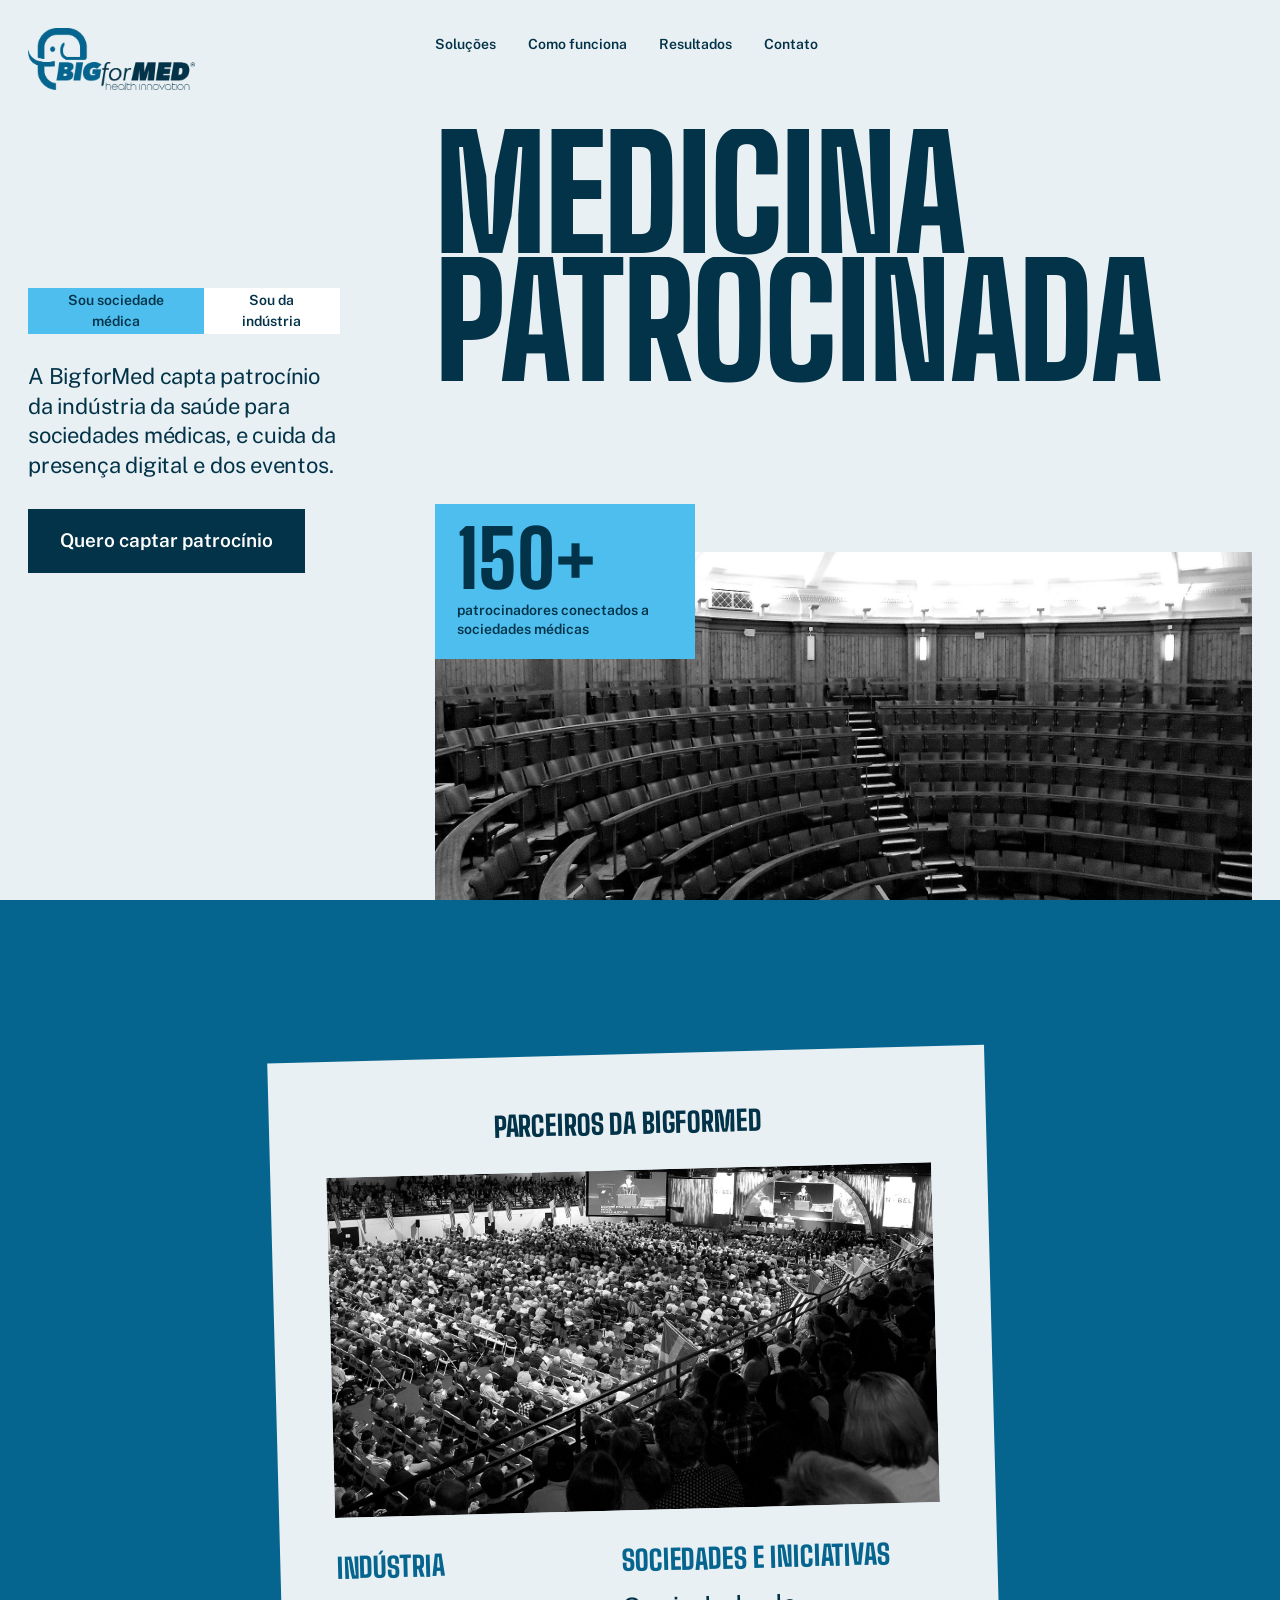
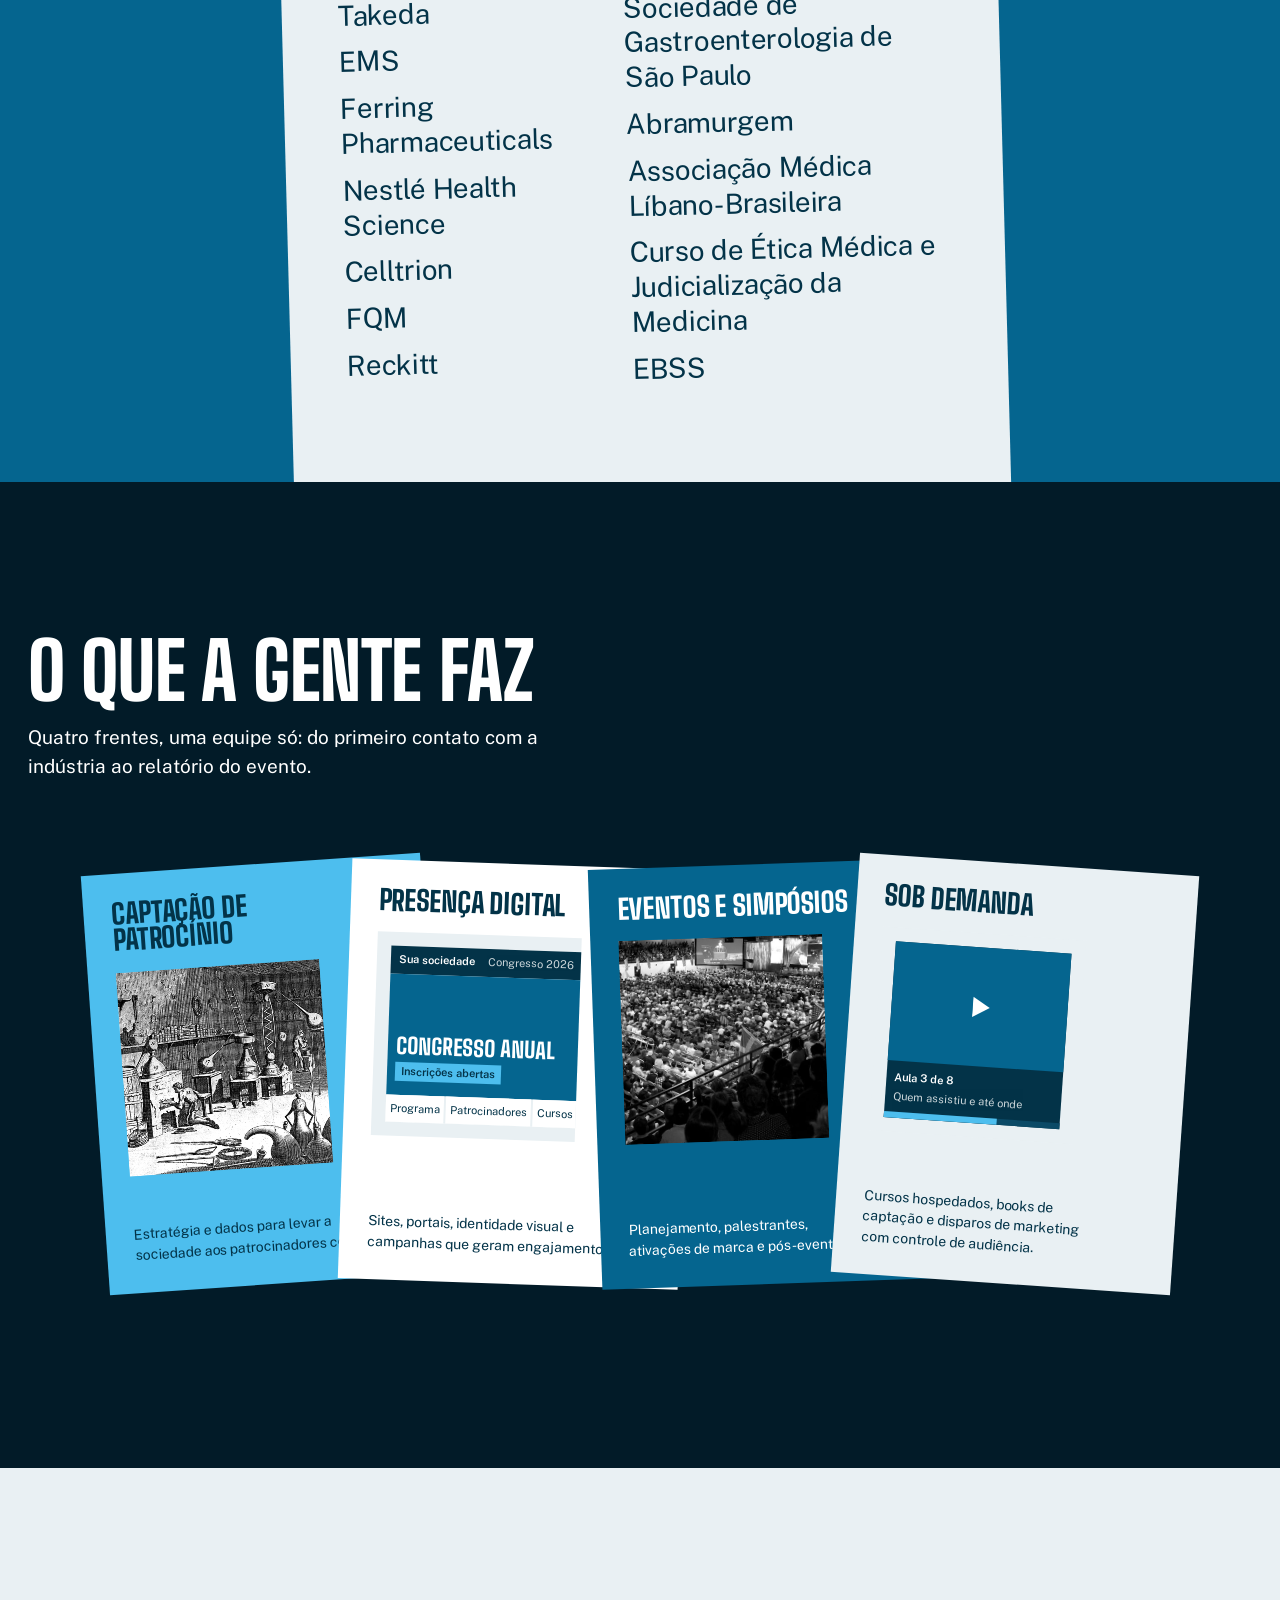
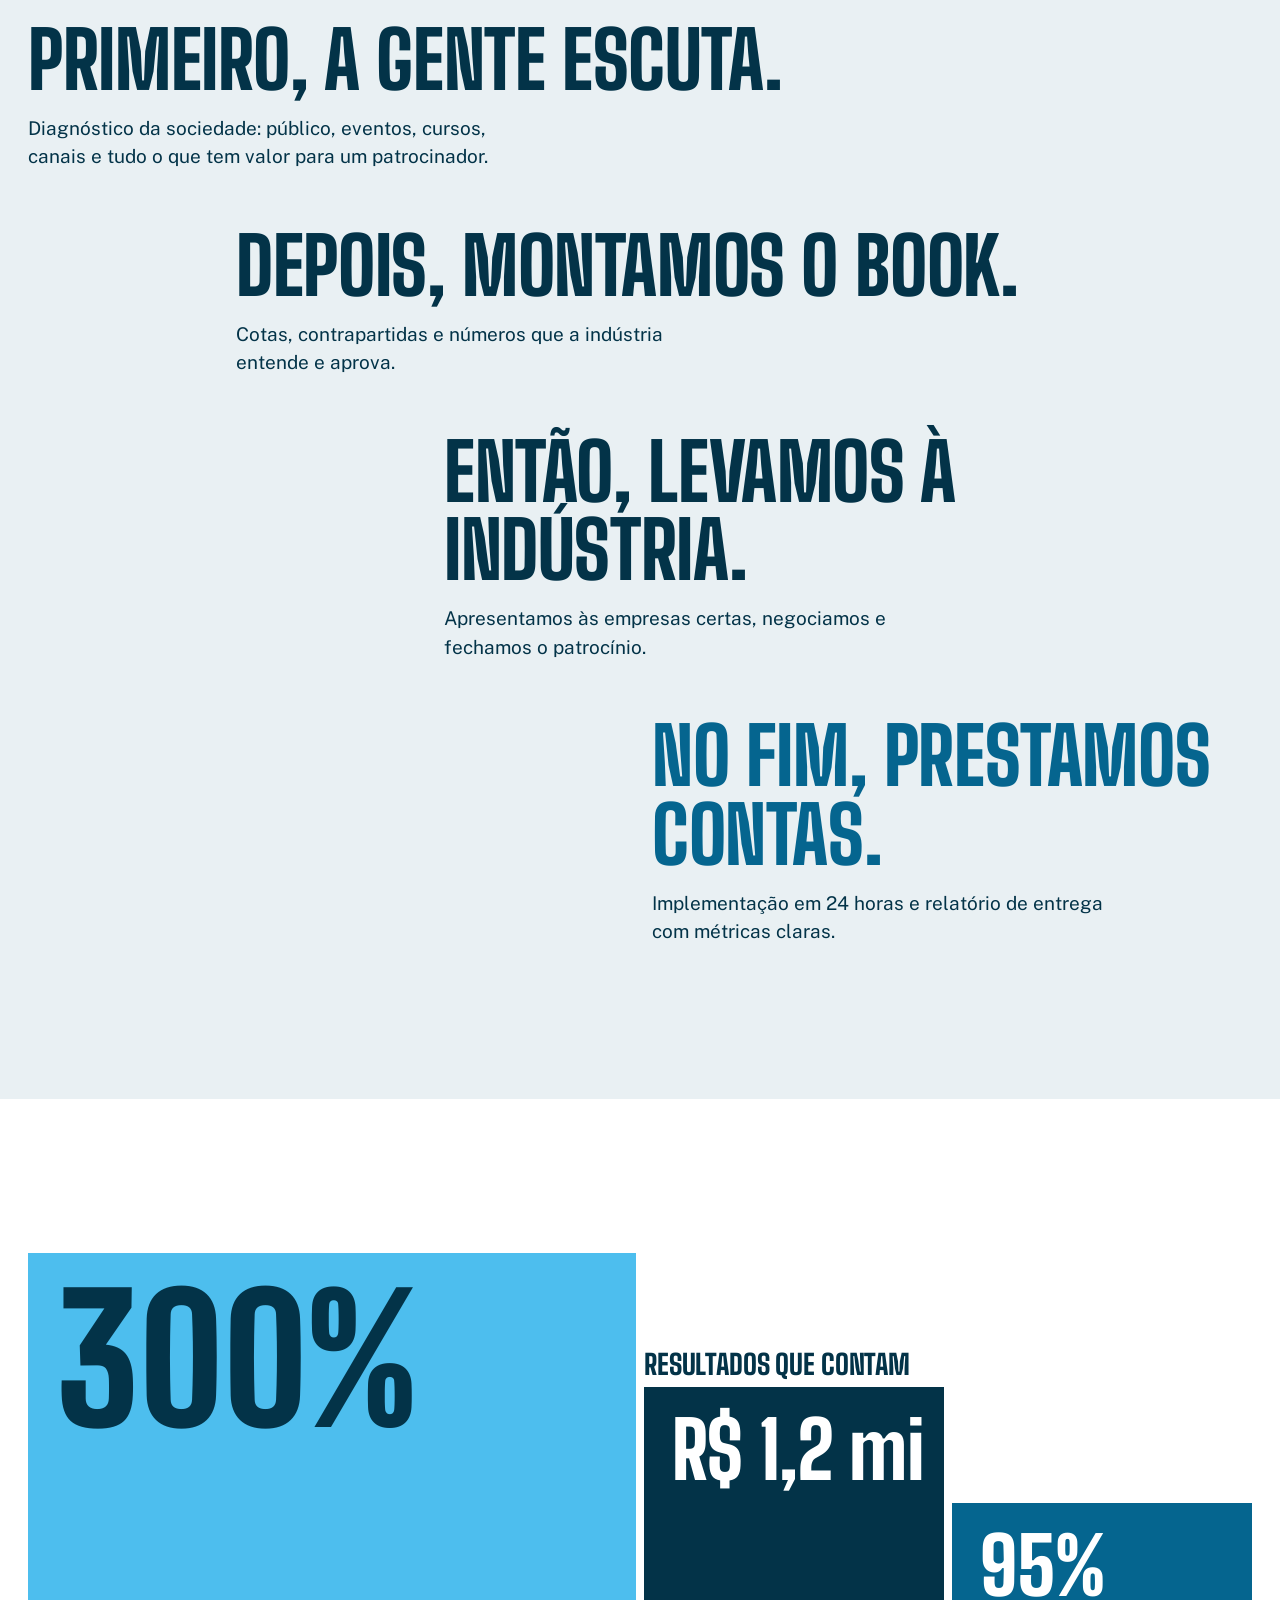
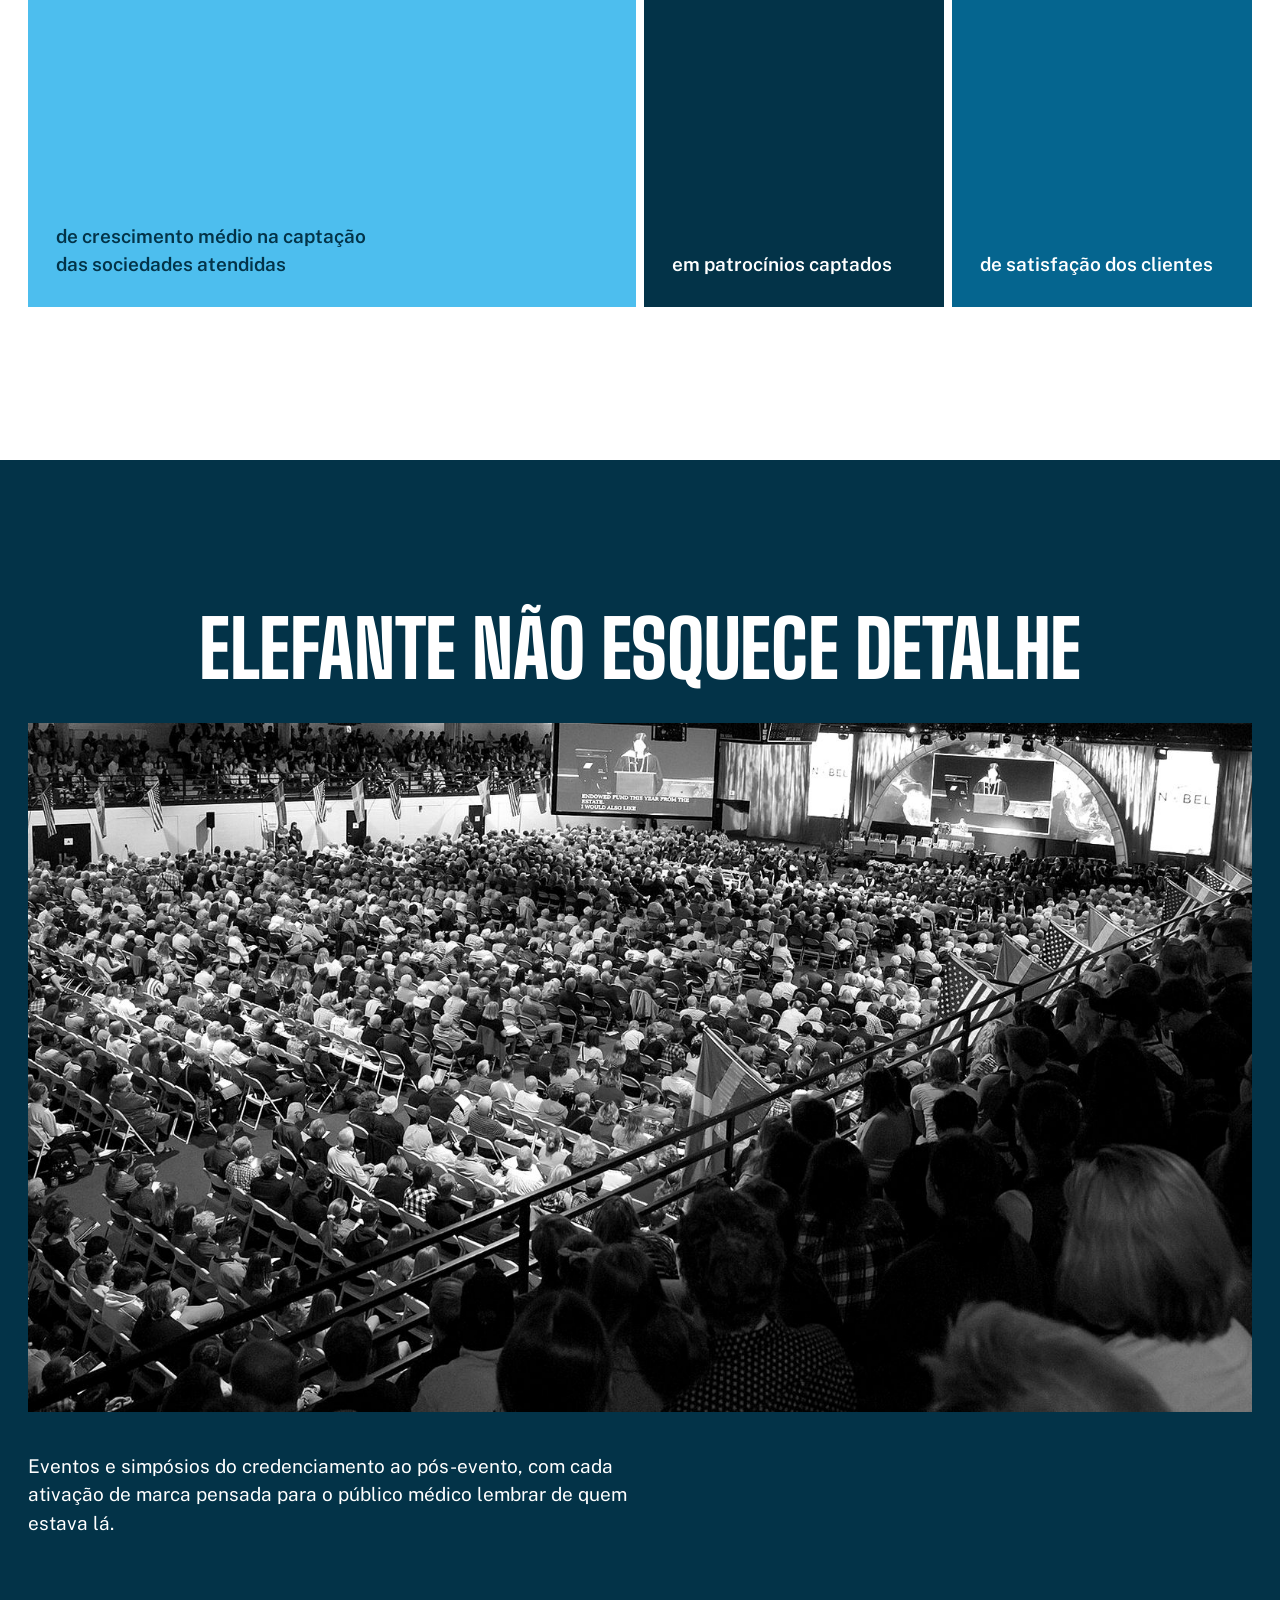
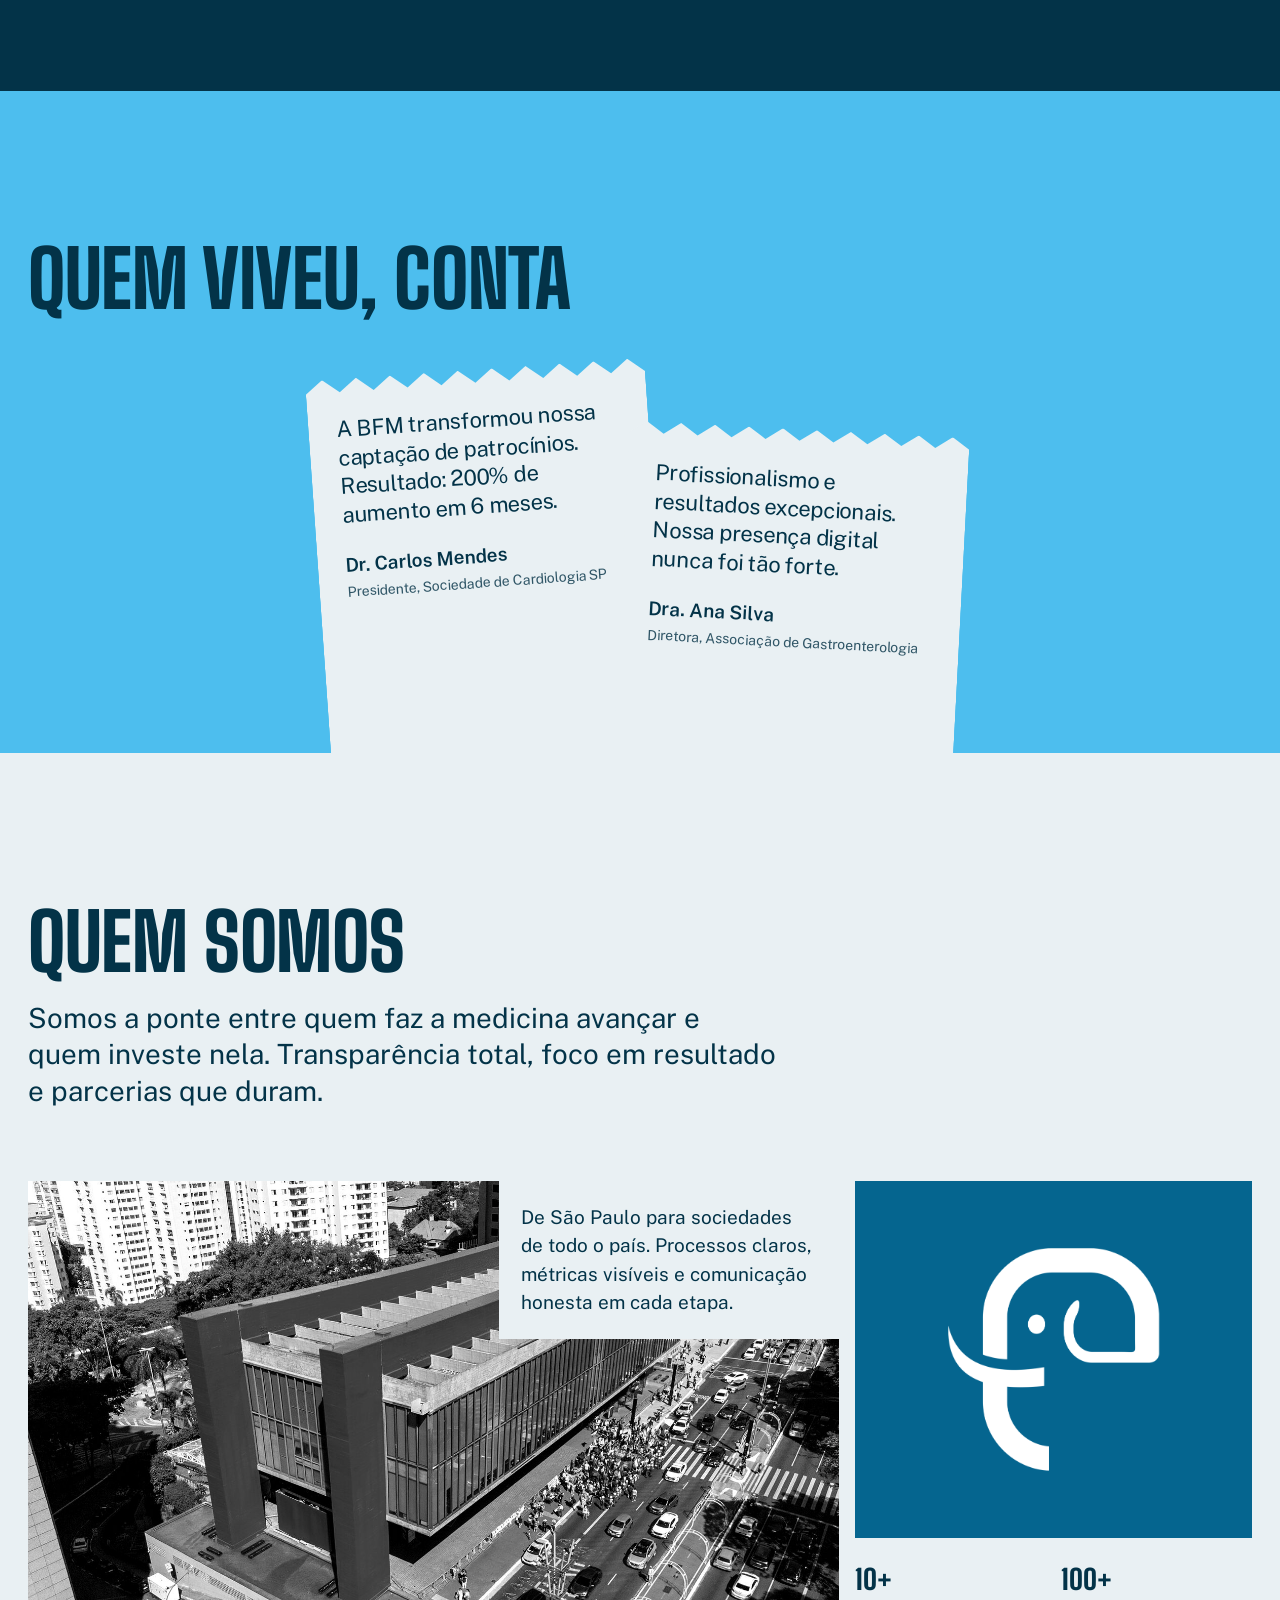
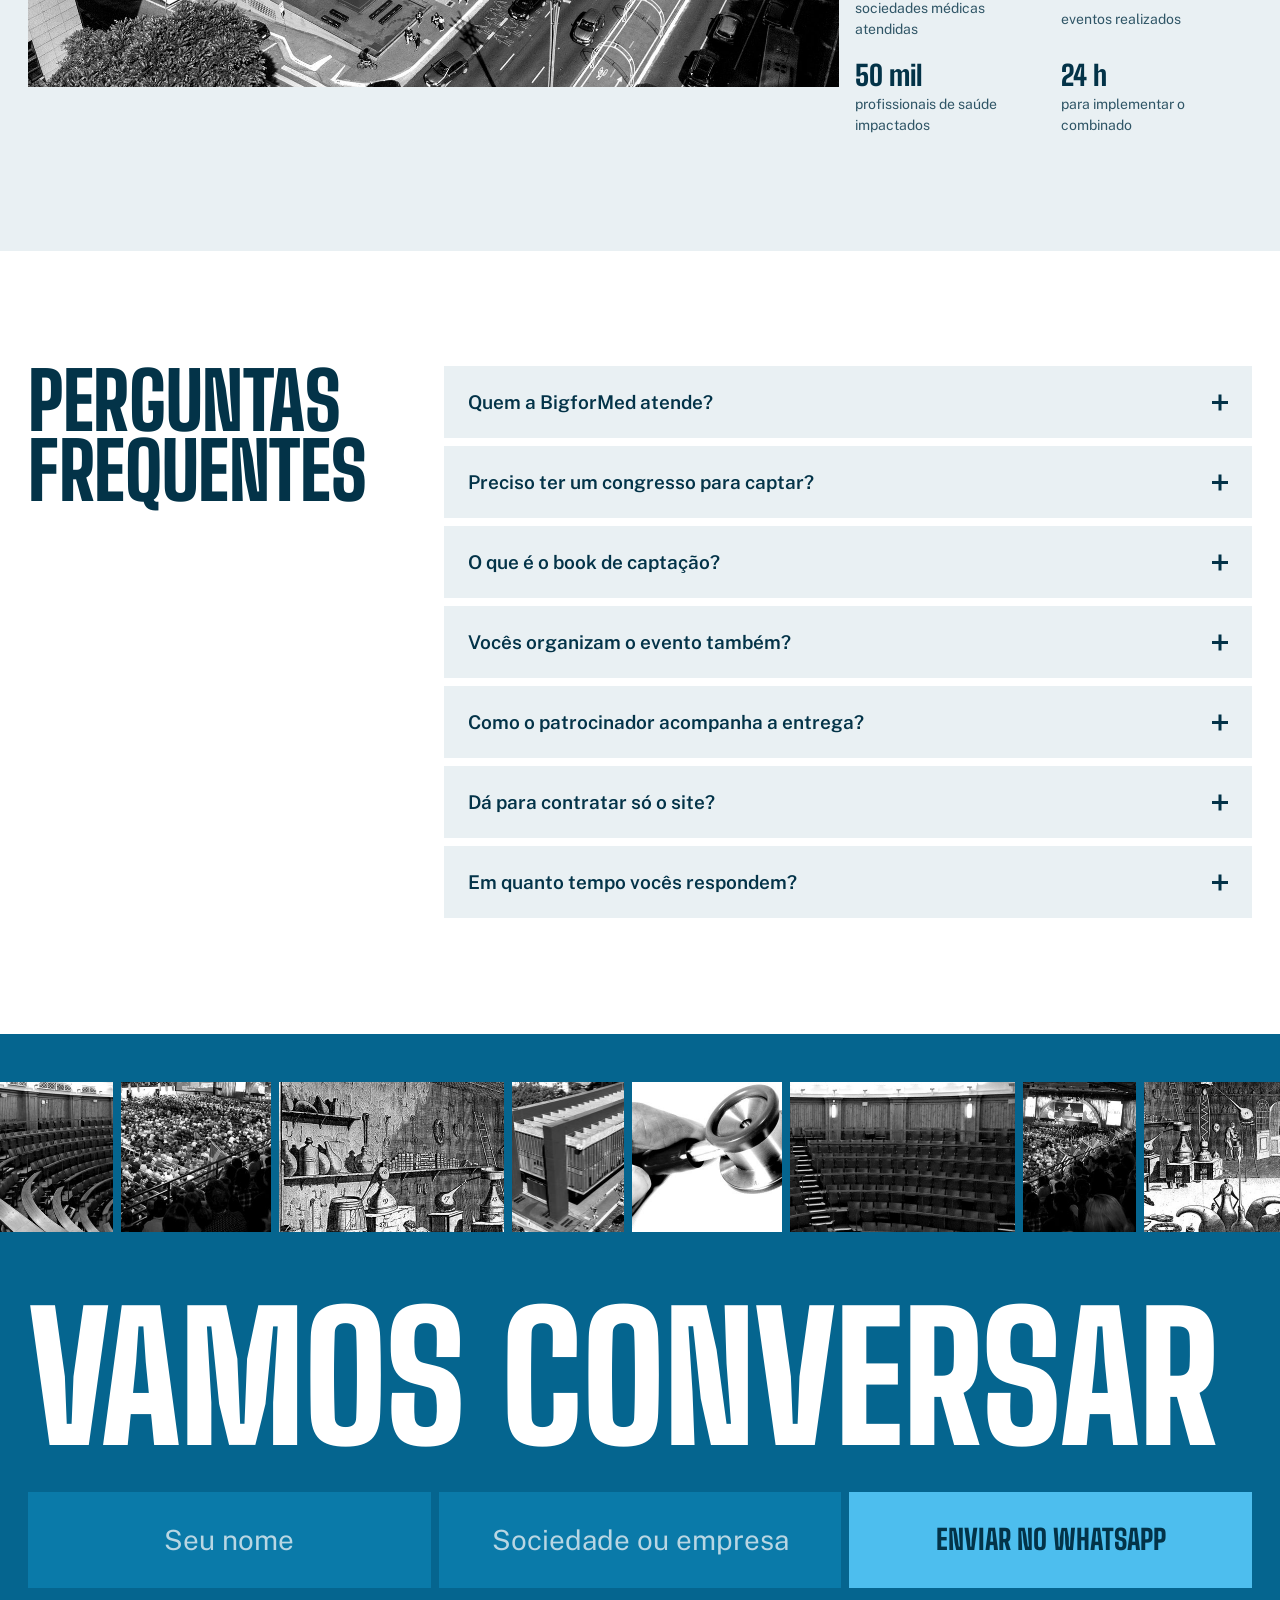
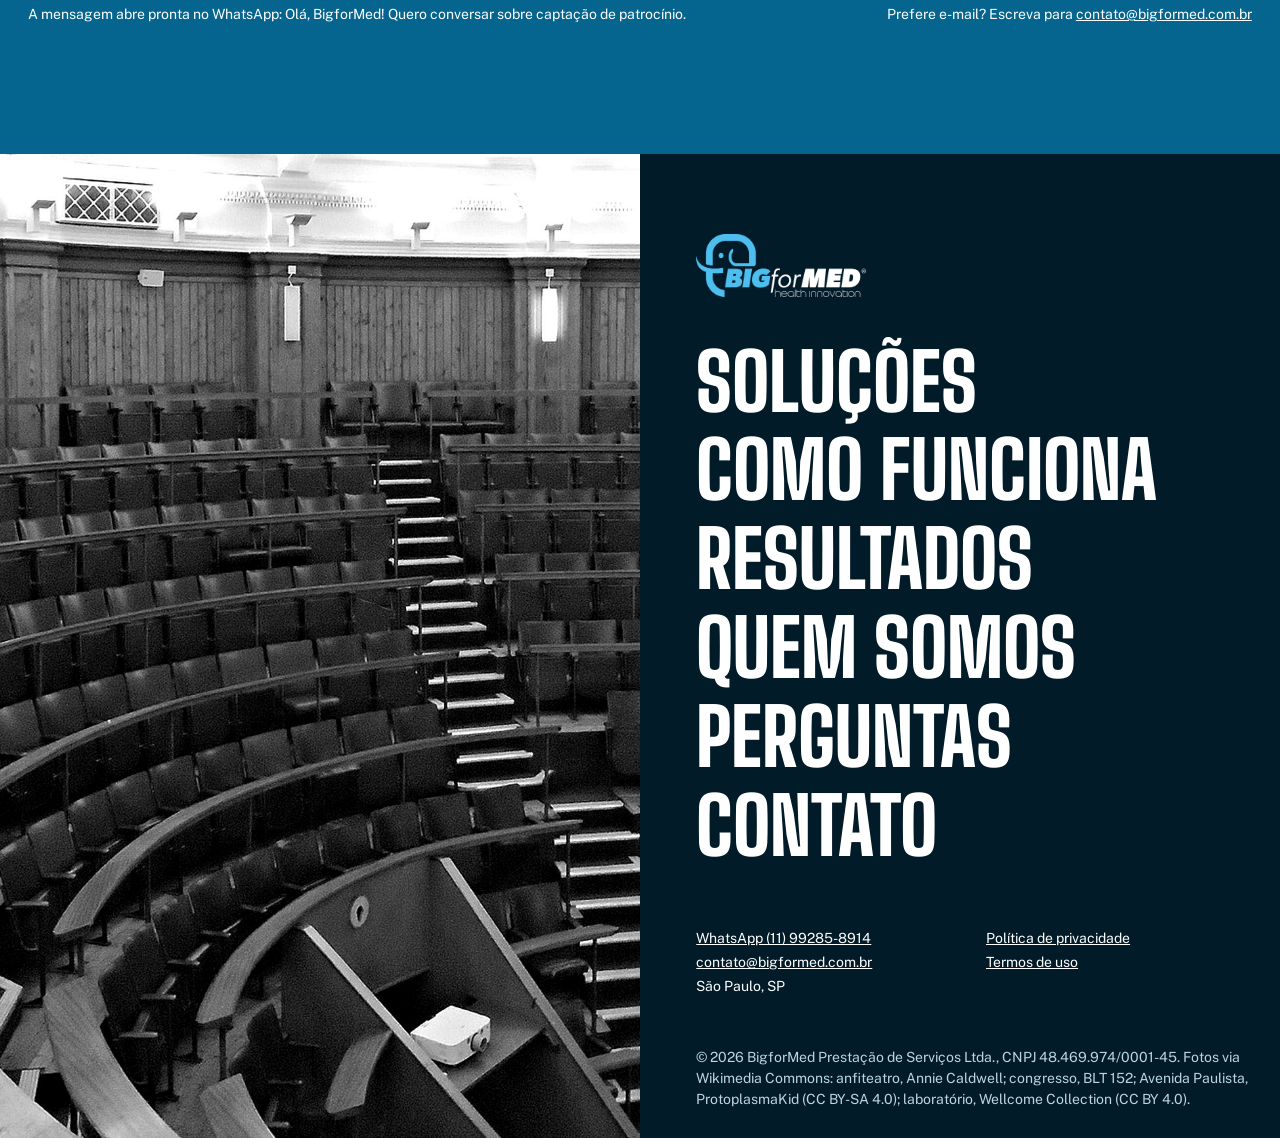
==== commit fa27698d: "Tira os vícios de página gerada que ainda restavam A lista de parceiros deixa de ser uma linha com p" ====
--- a/index.html
+++ b/index.html
@@ -88,7 +88,6 @@
         <img src="/img/p/anfiteatro-wide.jpg" srcset="/img/p/anfiteatro-wide-900.jpg 900w, /img/p/anfiteatro-wide.jpg 1800w" sizes="(max-width: 767px) 100vw, 66vw" alt="Anfiteatro de anatomia, bancos de madeira em semicírculo vistos da última fileira" width="1800" height="1000" fetchpriority="high">
         <div class="hero__figure"><strong><span data-roll="150">150</span>+</strong><span>patrocinadores conectados a sociedades médicas</span></div>
       </figure>
-      <img class="hero__cutout" src="/img/p/estetoscopio.png" alt="" width="1000" height="778" aria-hidden="true">
     </div>
   </section>
 
@@ -97,9 +96,16 @@
     <div class="patrons__card" data-reveal>
       <h2 id="patrons-title">Parceiros da BigforMed</h2>
       <figure class="patrons__photo"><img src="/img/p/congresso.jpg" alt="Plateia de um grande congresso científico" width="1600" height="900" loading="lazy"></figure>
-      <p class="patrons__names">
-        Takeda&nbsp;·&nbsp; EMS&nbsp;·&nbsp; Ferring Pharmaceuticals&nbsp;·&nbsp; Nestlé Health Science&nbsp;·&nbsp; Celltrion&nbsp;·&nbsp; FQM&nbsp;·&nbsp; Reckitt&nbsp;·&nbsp; Sociedade de Gastroenterologia de São Paulo&nbsp;·&nbsp; Abramurgem&nbsp;·&nbsp; Associação Médica Líbano-Brasileira&nbsp;·&nbsp; Curso de Ética Médica e Judicialização da Medicina&nbsp;·&nbsp; EBSS
-      </p>
+      <div class="patrons__lists">
+        <div>
+          <h3>Indústria</h3>
+          <ul><li>Takeda</li><li>EMS</li><li>Ferring Pharmaceuticals</li><li>Nestlé Health Science</li><li>Celltrion</li><li>FQM</li><li>Reckitt</li></ul>
+        </div>
+        <div>
+          <h3>Sociedades e iniciativas</h3>
+          <ul><li>Sociedade de Gastroenterologia de São Paulo</li><li>Abramurgem</li><li>Associação Médica Líbano-Brasileira</li><li>Curso de Ética Médica e Judicialização da Medicina</li><li>EBSS</li></ul>
+        </div>
+      </div>
     </div>
   </section>
 
@@ -150,19 +156,19 @@
   <!-- ================= COMO FUNCIONA: linhas em escada ================= -->
   <section class="steps" id="como-funciona" aria-labelledby="how-title">
     <ol class="steps__list">
-      <li class="steps__item" data-reveal>
+      <li class="steps__item">
         <h2 id="how-title" class="steps__line">Primeiro, a gente escuta.</h2>
         <p>Diagnóstico da sociedade: público, eventos, cursos, canais e tudo o que tem valor para um patrocinador.</p>
       </li>
-      <li class="steps__item" data-reveal>
+      <li class="steps__item">
         <h3 class="steps__line">Depois, montamos o book.</h3>
         <p>Cotas, contrapartidas e números que a indústria entende e aprova.</p>
       </li>
-      <li class="steps__item" data-reveal>
+      <li class="steps__item">
         <h3 class="steps__line">Então, levamos à indústria.</h3>
         <p>Apresentamos às empresas certas, negociamos e fechamos o patrocínio.</p>
       </li>
-      <li class="steps__item" data-reveal>
+      <li class="steps__item">
         <h3 class="steps__line steps__line--accent">No fim, prestamos contas.</h3>
         <p>Implementação em 24 horas e relatório de entrega com métricas claras.</p>
       </li>
@@ -172,16 +178,16 @@
   <!-- ================= RESULTADOS: placas em degrau ================= -->
   <section class="figures" id="resultados" aria-labelledby="fig-title">
     <div class="figures__grid">
-      <div class="ftile ftile--tall" data-reveal>
+      <div class="ftile ftile--tall">
         <p class="ftile__num"><span data-roll="300">300</span>%</p>
         <p class="ftile__cap">de crescimento médio na captação das sociedades atendidas</p>
       </div>
-      <h2 id="fig-title" class="figures__title" data-reveal>Resultados que contam</h2>
-      <div class="ftile ftile--ink" data-reveal>
+      <h2 id="fig-title" class="figures__title">Resultados que contam</h2>
+      <div class="ftile ftile--ink">
         <p class="ftile__num">R$&nbsp;<span data-roll="1.2" data-decimals="1">1,2</span>&nbsp;mi</p>
         <p class="ftile__cap">em patrocínios captados</p>
       </div>
-      <div class="ftile ftile--petrol" data-reveal>
+      <div class="ftile ftile--petrol">
         <p class="ftile__num"><span data-roll="95">95</span>%</p>
         <p class="ftile__cap">de satisfação dos clientes</p>
       </div>
@@ -201,13 +207,13 @@
 
   <!-- ================= DEPOIMENTOS: tiras de papel ================= -->
   <section class="slips" aria-labelledby="slips-title">
-    <h2 id="slips-title" data-reveal>Quem viveu, conta</h2>
+    <h2 id="slips-title">Quem viveu, conta</h2>
     <div class="slips__row">
-      <figure class="slip slip--a" data-reveal>
+      <figure class="slip slip--a">
         <blockquote><p>A BFM transformou nossa captação de patrocínios. Resultado: 200% de aumento em 6 meses.</p></blockquote>
         <figcaption><strong>Dr. Carlos Mendes</strong><span>Presidente, Sociedade de Cardiologia SP</span></figcaption>
       </figure>
-      <figure class="slip slip--b" data-reveal>
+      <figure class="slip slip--b">
         <blockquote><p>Profissionalismo e resultados excepcionais. Nossa presença digital nunca foi tão forte.</p></blockquote>
         <figcaption><strong>Dra. Ana Silva</strong><span>Diretora, Associação de Gastroenterologia</span></figcaption>
       </figure>
@@ -216,14 +222,14 @@
 
   <!-- ================= QUEM SOMOS: foto larga, placa de cor, fatos ================= -->
   <section class="about" id="sobre" aria-labelledby="about-title">
-    <h2 id="about-title" data-reveal>Quem somos</h2>
-    <p class="about__lead" data-reveal>Somos a ponte entre quem faz a medicina avançar e quem investe nela. Transparência total, foco em resultado e parcerias que duram.</p>
+    <h2 id="about-title">Quem somos</h2>
+    <p class="about__lead">Somos a ponte entre quem faz a medicina avançar e quem investe nela. Transparência total, foco em resultado e parcerias que duram.</p>
     <div class="about__tiles">
-      <figure class="about__photo" data-reveal>
+      <figure class="about__photo">
         <img src="/img/p/paulista.jpg" srcset="/img/p/paulista-800.jpg 800w, /img/p/paulista.jpg 1600w" sizes="(max-width: 767px) 100vw, 66vw" alt="Vista aérea da Avenida Paulista, em São Paulo" width="1600" height="1000" loading="lazy">
         <p class="about__note">De São Paulo para sociedades de todo o país. Processos claros, métricas visíveis e comunicação honesta em cada etapa.</p>
       </figure>
-      <div class="about__side" data-reveal>
+      <div class="about__side">
         <div class="about__mark">
           <svg viewBox="0 0 569 600" role="img" aria-label="O elefante da BigforMed">
             <image href="/img/elefante-branco.png" width="569" height="600"/>
@@ -261,7 +267,7 @@
       </div>
     </div>
     <div class="contact__body">
-      <h2 id="contact-title" data-reveal>Vamos conversar</h2>
+      <h2 id="contact-title">Vamos conversar</h2>
       <form class="cbar" id="composer" action="https://wa.me/5511992858914" method="get" target="_blank" novalidate>
         <label class="cbar__cell">
           <span class="sr-only">Seu nome</span>
@@ -276,7 +282,7 @@
       </form>
       <div class="contact__small">
         <p id="composer-note">A mensagem abre pronta no WhatsApp: <span id="preview">Olá, BigforMed! Quero conversar sobre captação de patrocínio.</span></p>
-        <p>Prefere e-mail? <a id="mail-link" href="mailto:contato@bigformed.com.br">contato@bigformed.com.br</a> · (11) 99285-8914</p>
+        <p>Prefere e-mail? Escreva para <a id="mail-link" href="mailto:contato@bigformed.com.br">contato@bigformed.com.br</a></p>
       </div>
       <p class="contact__error" id="composer-error" role="alert" hidden>Escreva seu nome para a gente saber com quem está falando.</p>
     </div>
@@ -302,7 +308,7 @@
       <p><a href="https://wa.me/5511992858914" target="_blank" rel="noopener">WhatsApp (11) 99285-8914</a><br><a href="mailto:contato@bigformed.com.br">contato@bigformed.com.br</a><br>São Paulo, SP</p>
       <p><a href="/privacidade">Política de privacidade</a><br><a href="/termos">Termos de uso</a></p>
     </div>
-    <p class="foot__legal">© <span id="ano">2026</span> BigforMed Prestação de Serviços Ltda. · CNPJ 48.469.974/0001-45. Fotos via Wikimedia Commons: anfiteatro, Annie Caldwell; congresso, BLT 152; Avenida Paulista, ProtoplasmaKid (CC BY-SA 4.0); estetoscópio, Stethoscopes (CC BY-SA 3.0); laboratório, Wellcome Collection (CC BY 4.0).</p>
+    <p class="foot__legal">© <span id="ano">2026</span> BigforMed Prestação de Serviços Ltda., CNPJ 48.469.974/0001-45. Fotos via Wikimedia Commons: anfiteatro, Annie Caldwell; congresso, BLT 152; Avenida Paulista, ProtoplasmaKid (CC BY-SA 4.0); laboratório, Wellcome Collection (CC BY 4.0).</p>
   </div>
 </footer>
 
--- a/css/site.css
+++ b/css/site.css
@@ -128,7 +128,6 @@
 }
 .hero__figure strong { font: 800 var(--step-head)/.9 var(--font-display); }
 .hero__figure > span { font-size: var(--step-small); font-weight: 600; line-height: 1.35; }
-.hero__cutout { position: absolute; right: -2vw; bottom: 3vh; width: clamp(200px, 22vw, 380px); rotate: -6deg; pointer-events: none; }
 
 /* ---------- Parceiros: o cartão impresso ---------- */
 .patrons { background: var(--petrol); padding-top: var(--gap); overflow: clip; display: flex; justify-content: center; align-items: flex-start; }
@@ -136,7 +135,9 @@
 .patrons__card h2 { font-size: var(--step-lead); line-height: 1; }
 .patrons__photo { margin: 32px 0 36px; aspect-ratio: 16 / 9; overflow: clip; }
 .patrons__photo img { width: 100%; height: 100%; object-fit: cover; }
-.patrons__names { font-size: var(--step-lead); line-height: 1.7; letter-spacing: -0.01em; text-wrap: balance; }
+.patrons__lists { display: grid; grid-template-columns: 1fr 1.3fr; gap: 40px; text-align: left; }
+.patrons__lists h3 { font: 800 var(--step-lead)/1.1 var(--font-display); color: var(--petrol); margin-bottom: 8px; }
+.patrons__lists li { font-size: var(--step-lead); line-height: 1.25; letter-spacing: -0.01em; padding: 6px 0; }
 
 /* ---------- Soluções: cartas em leque (cena) ---------- */
 .fan { background: var(--deep); color: var(--on-dark); }
@@ -235,7 +236,7 @@
 .slip blockquote p { font-size: 1.375rem; line-height: 1.3; letter-spacing: -0.01em; }
 
 /* ---------- Quem somos ---------- */
-.about { background: var(--paper); padding: var(--gap) var(--m); }
+.about { background: var(--paper); padding: var(--gap) var(--m) clamp(96px, 9vw, 140px); }
 .about h2 { font-size: var(--step-head); }
 .about__lead { margin-top: 24px; max-width: 44ch; font-size: var(--step-lead); line-height: 1.3; }
 .about__tiles { display: grid; grid-template-columns: repeat(12, 1fr); gap: 16px; margin-top: 72px; align-items: start; }
@@ -251,7 +252,7 @@
 .about__facts span:not([data-roll]) { font-size: var(--step-small); color: var(--ink-soft); }
 
 /* ---------- Perguntas ---------- */
-.faq { background: var(--white); padding: var(--gap) var(--m); display: grid; grid-template-columns: repeat(12, 1fr); column-gap: 24px; align-items: start; }
+.faq { background: var(--white); padding: clamp(96px, 9vw, 140px) var(--m); display: grid; grid-template-columns: repeat(12, 1fr); column-gap: 24px; align-items: start; }
 .faq__title { grid-column: 1 / 5; font-size: var(--step-head); position: sticky; top: 96px; max-width: 6em; }
 .faq__list { grid-column: 5 / 13; display: grid; gap: 8px; }
 .qa { background: var(--paper); transition: background-color 250ms; }
@@ -270,7 +271,7 @@
 @media (hover: hover) and (pointer: fine) { .qa:not([open]) summary:hover { background: #DCE7EC; } }
 
 /* ---------- Contato ---------- */
-.contact { background: var(--petrol); color: var(--white); min-height: 80svh; padding: 48px 0 var(--gap); }
+.contact { background: var(--petrol); color: var(--white); min-height: 80svh; padding: 48px 0 clamp(96px, 9vw, 140px); }
 .strip { overflow: clip; }
 .strip__track { display: flex; gap: 8px; width: max-content; }
 .strip__track img { height: 150px; width: auto; }
@@ -314,7 +315,6 @@
 @media (prefers-reduced-motion: no-preference) {
   .js .hero__title [data-line] { transform: translateY(105%); animation: line-up 900ms var(--ease-out) forwards; animation-delay: calc(var(--i) * 110ms + 120ms); }
   .js .hero__say, .js .hero__photo { opacity: 0; transform: translateY(24px); animation: rise 800ms var(--ease-out) 380ms forwards; }
-  .js .hero__cutout { opacity: 0; transform: translateY(40px) rotate(6deg); animation: rise 1100ms var(--ease-out) 520ms forwards; }
   .js [data-reveal] { opacity: 0; transform: translateY(28px); transition: opacity 700ms var(--ease-out), transform 900ms var(--ease-out); transition-delay: var(--d, 0ms); }
   .js [data-reveal].is-in { opacity: 1; transform: none; }
   .js .patrons__card[data-reveal] { transform: translateY(120px); }
@@ -360,13 +360,13 @@
   .hero__wide { display: contents; }
   .hero__photo { order: 2; height: auto; aspect-ratio: 4 / 3; padding-top: 0; margin-top: 56px; }
   .hero__figure { width: 60%; top: -40px; left: 20px; padding: 14px 16px; }
-  .hero__cutout { order: 3; position: relative; right: auto; bottom: auto; width: 54vw; margin: -60px 20px 24px auto; }
   .switch { align-self: stretch; }
   .switch button { flex: 1; }
 
-  .patrons { height: auto; max-height: 860px; padding-top: 80px; }
-  .patrons__card { width: 92vw; padding: 28px; rotate: -1deg; aspect-ratio: auto; min-height: 820px; }
-  .patrons__names { font-size: 1.0625rem; }
+  .patrons { padding-top: 80px; }
+  .patrons__card { width: 92vw; padding: 28px 28px 220px; rotate: -1deg; }
+  .patrons__lists { grid-template-columns: 1fr; gap: 28px; }
+  .patrons__lists li { font-size: 1.125rem; }
 
 
   .steps { padding-block: 96px; }
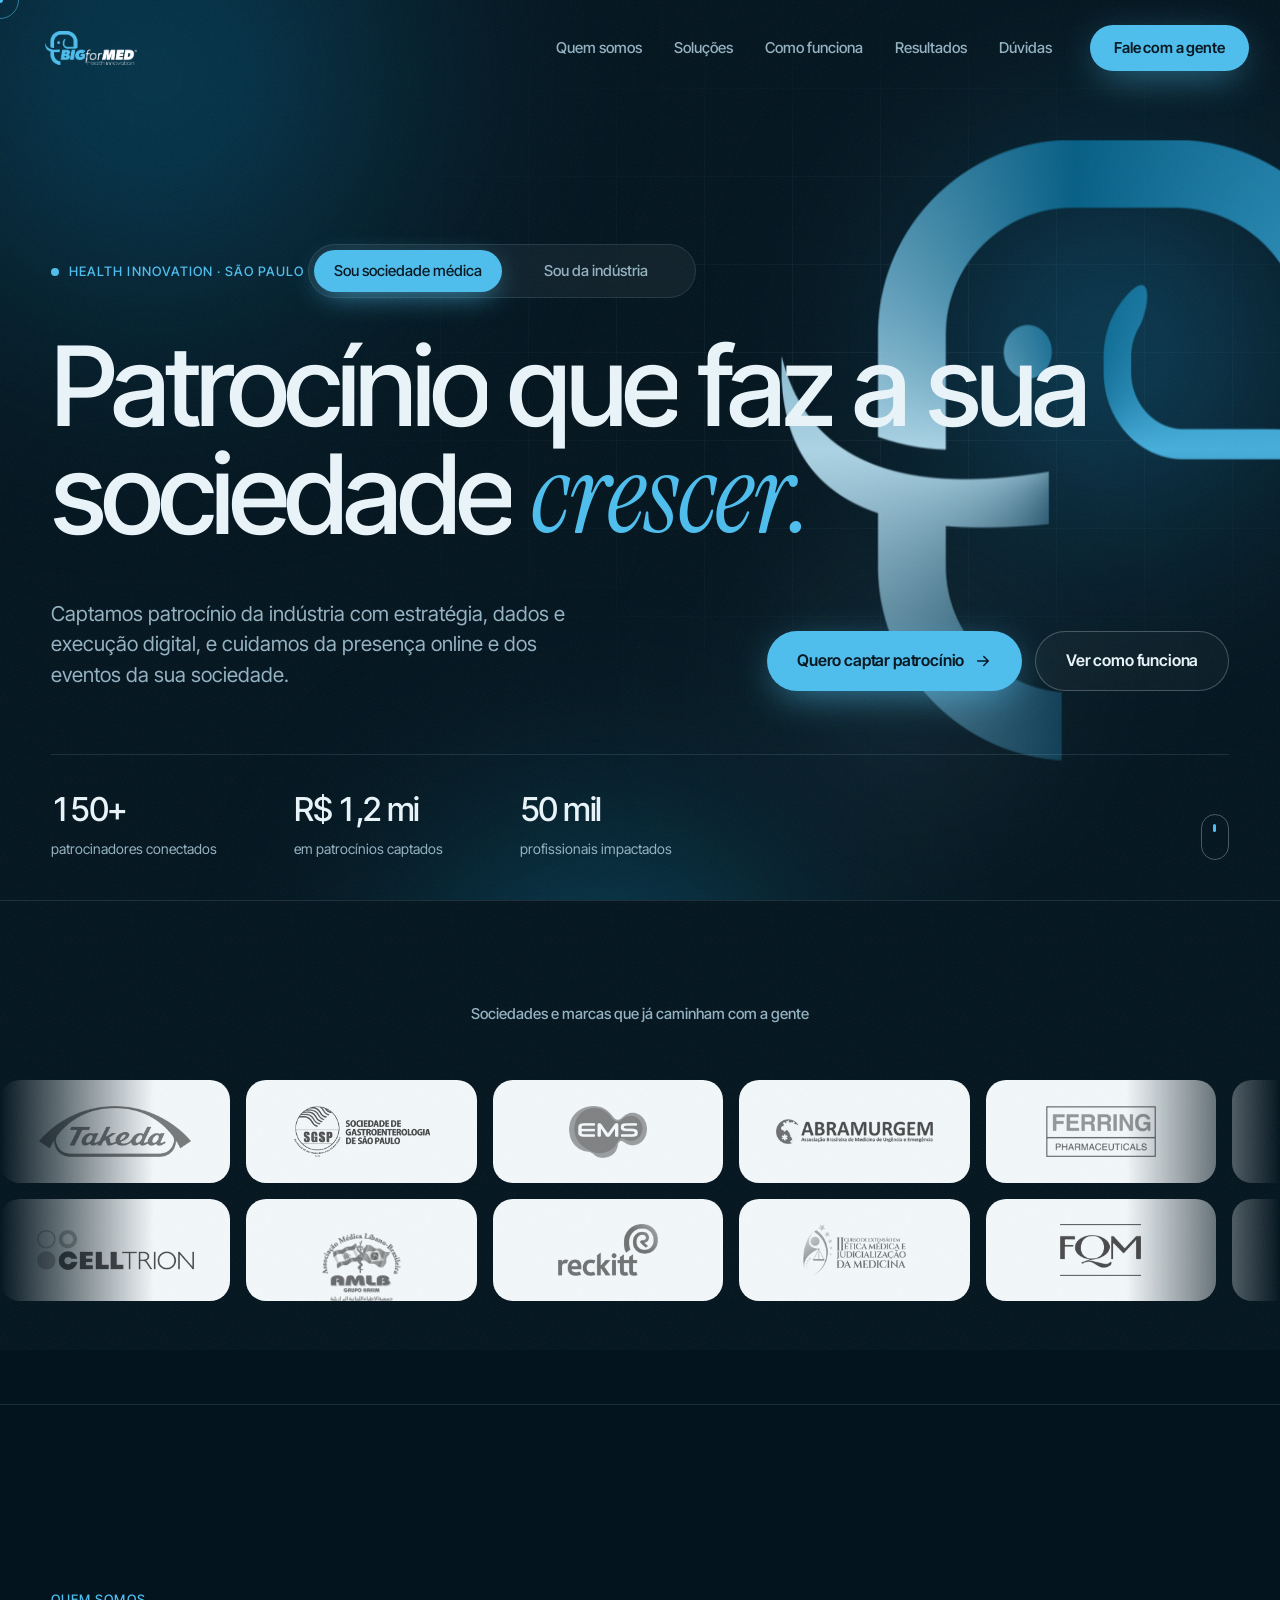
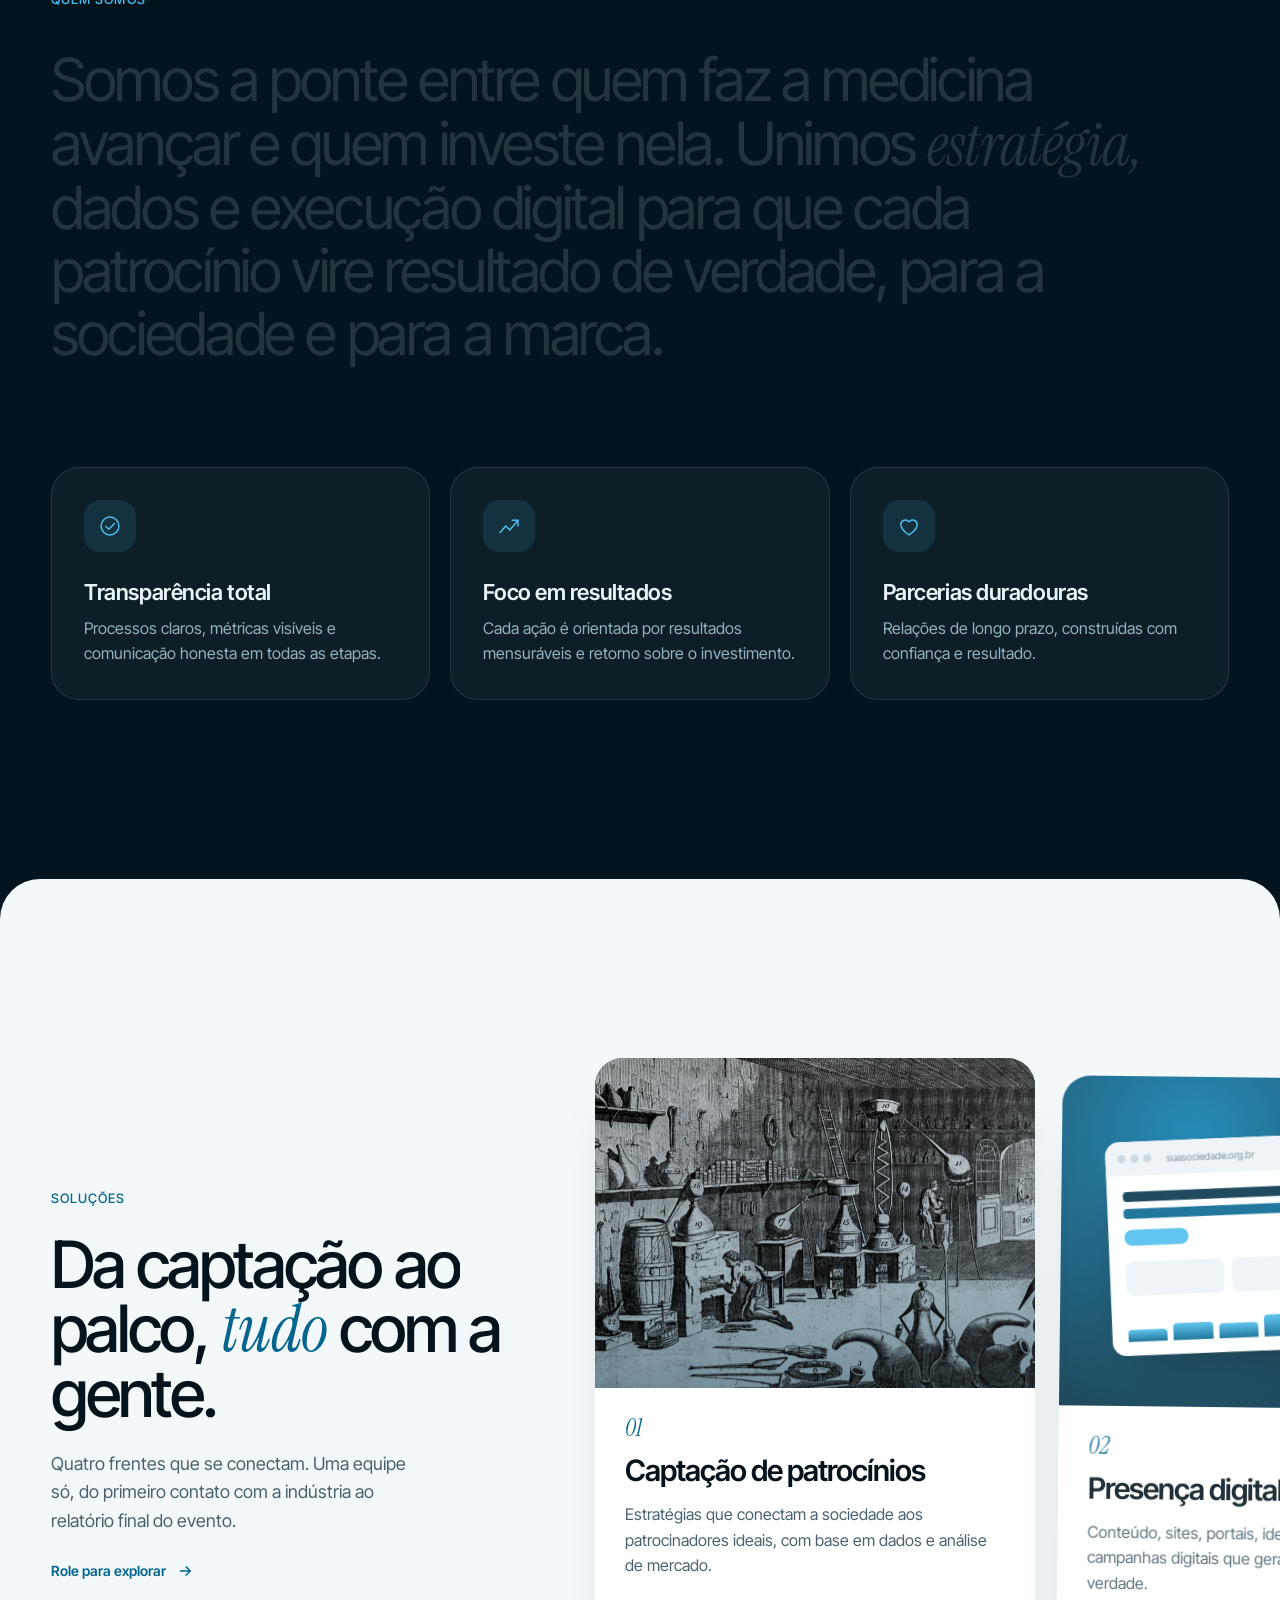
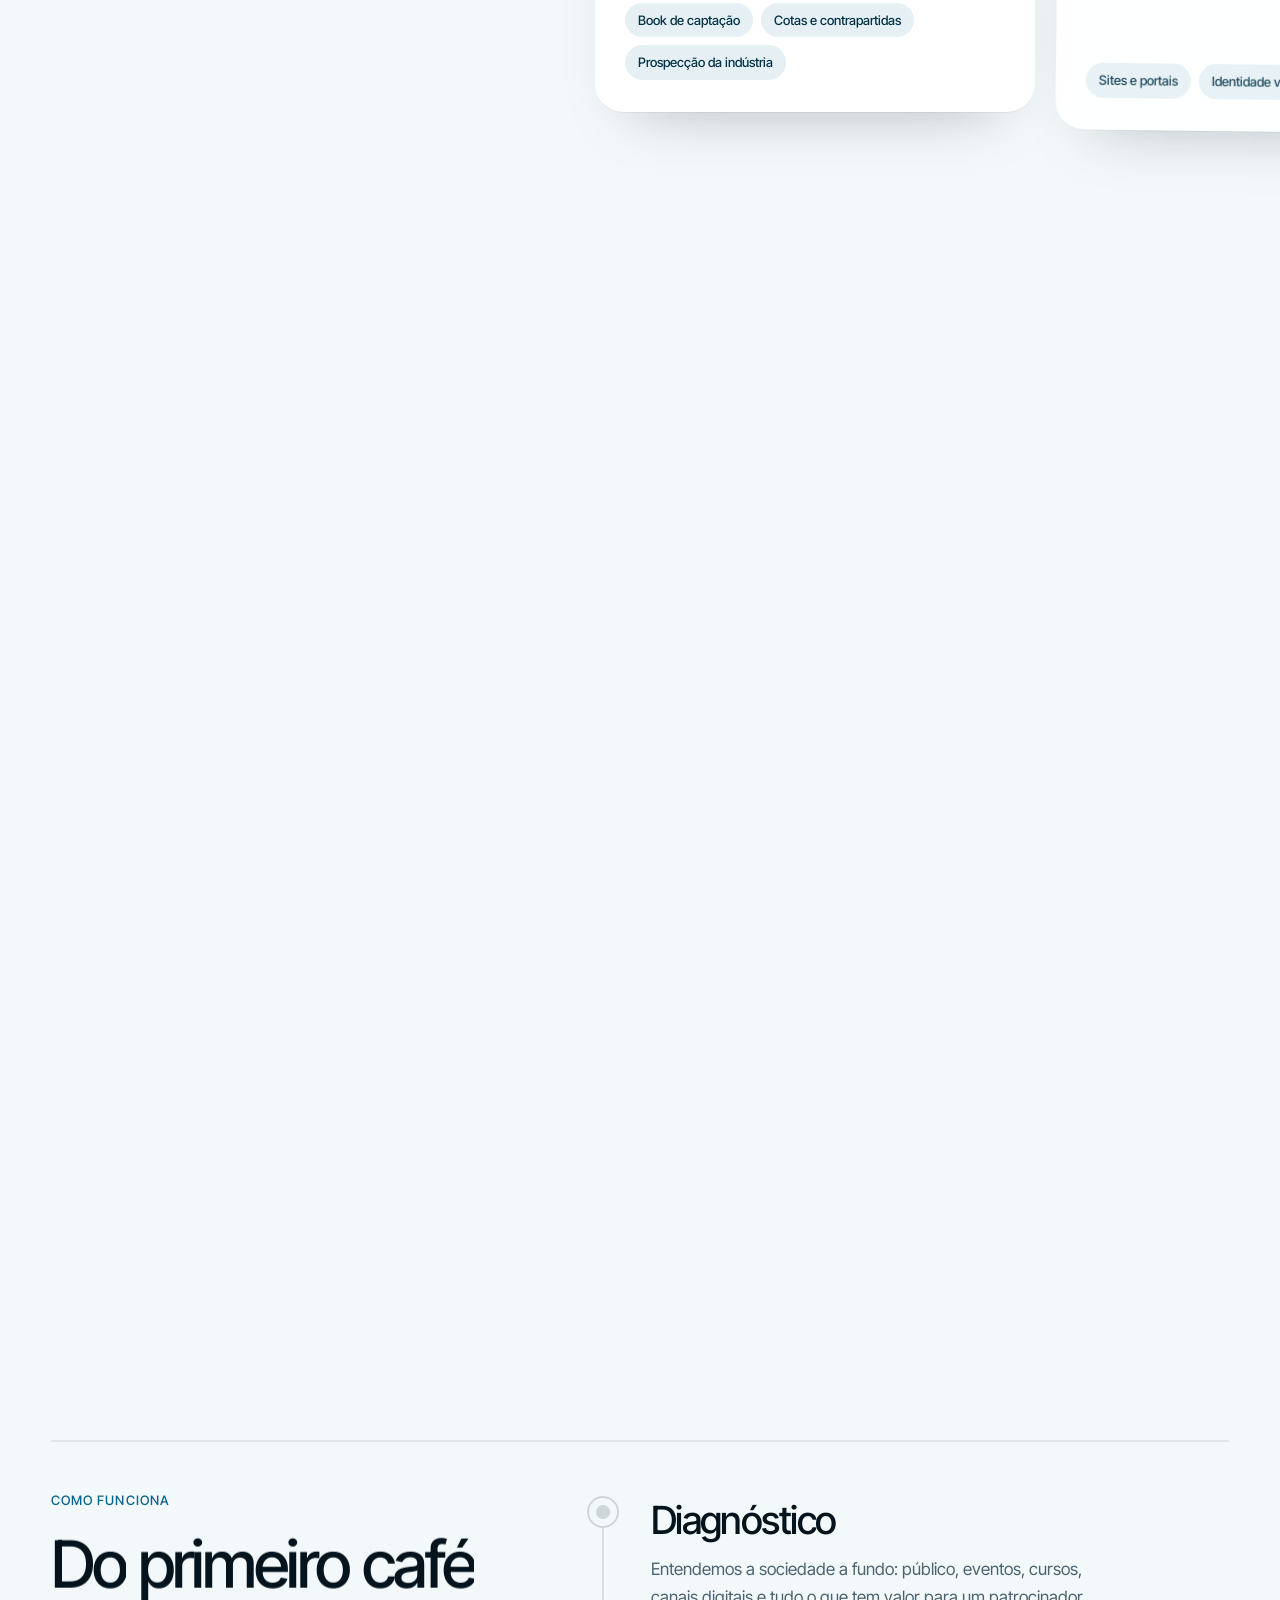
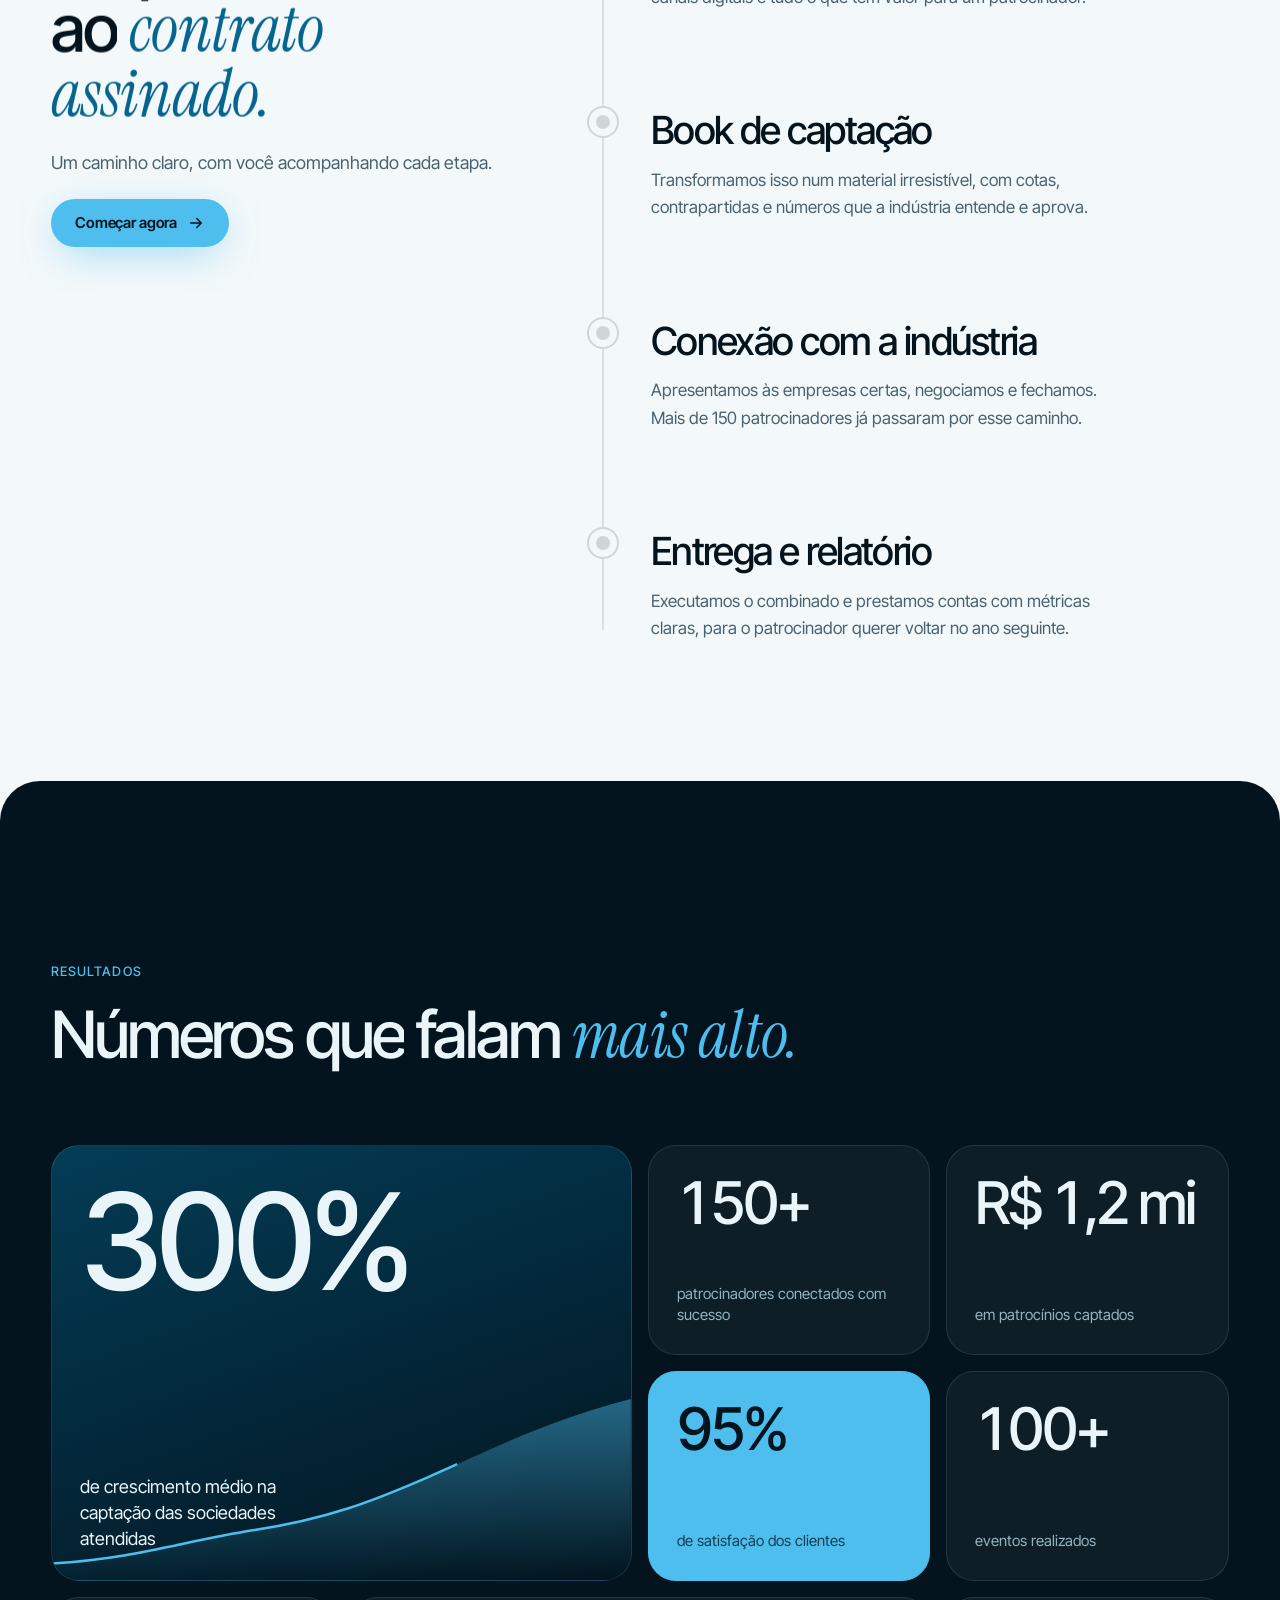
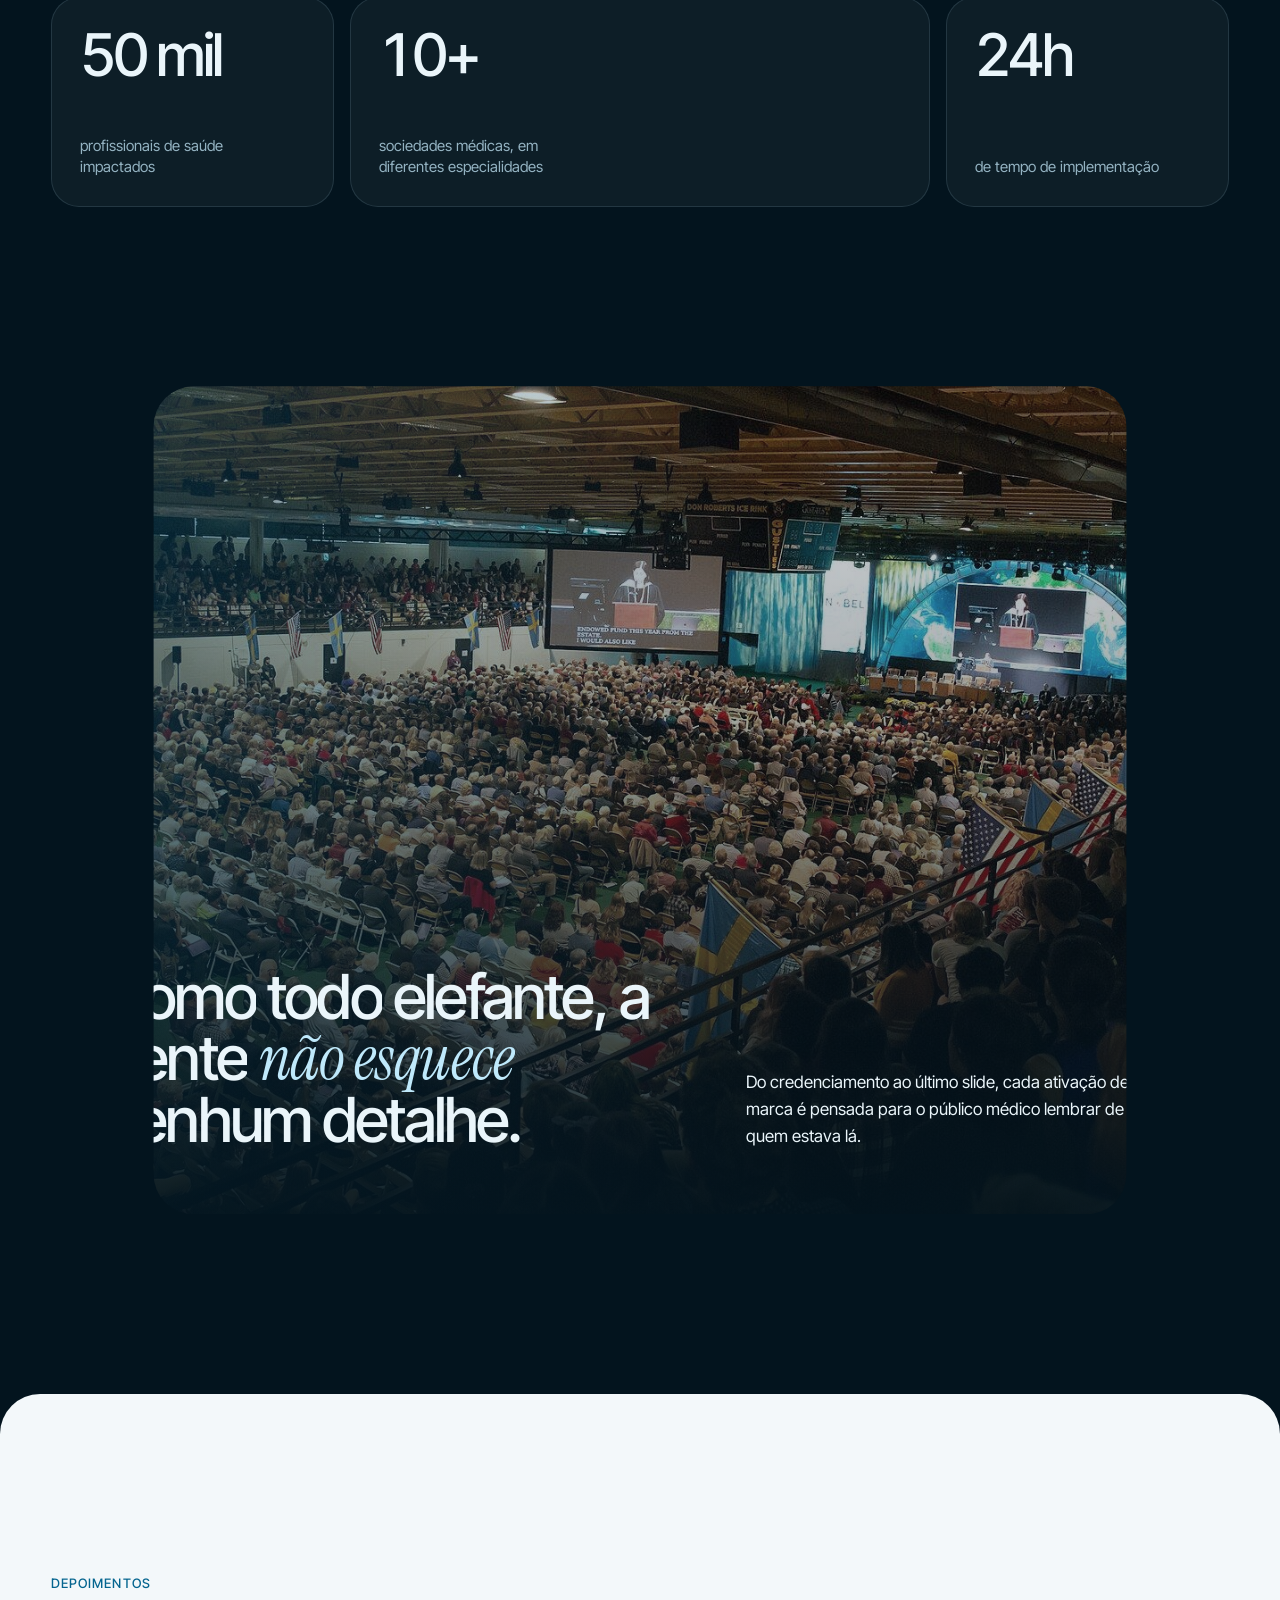
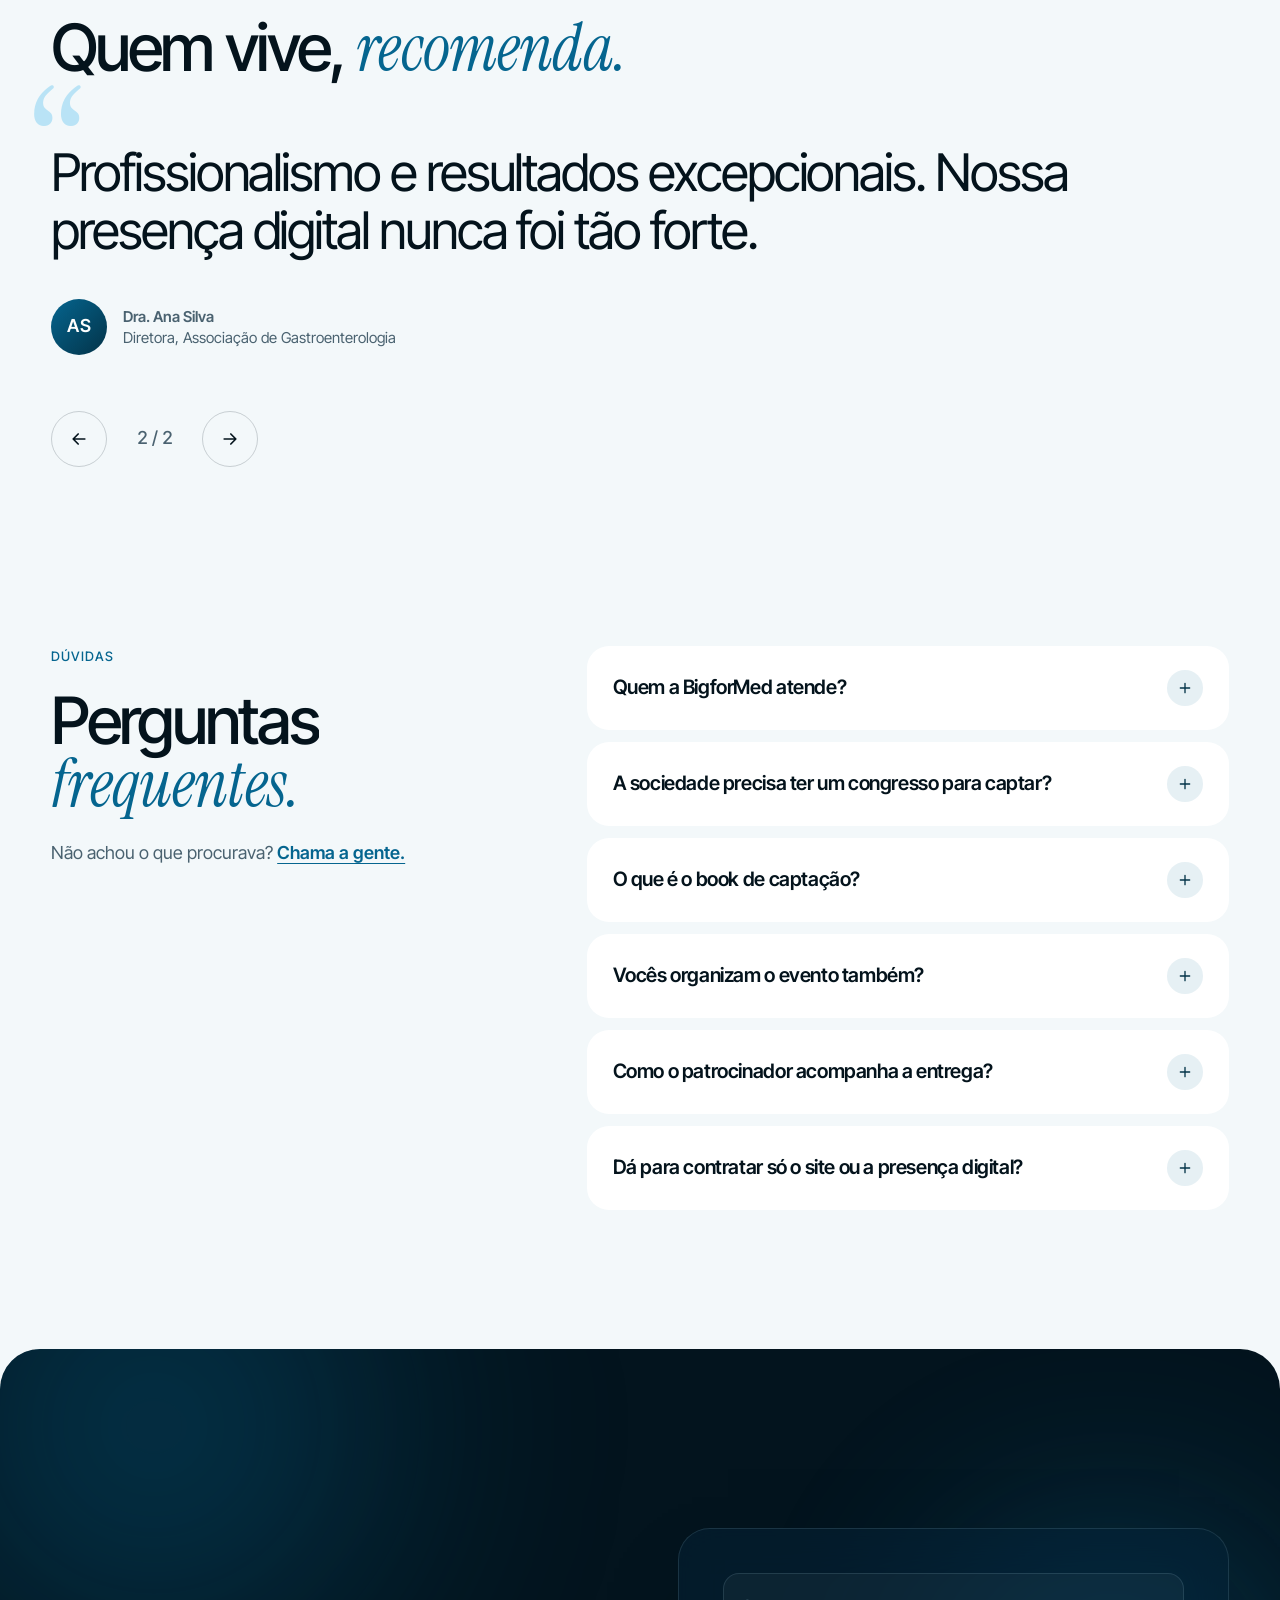
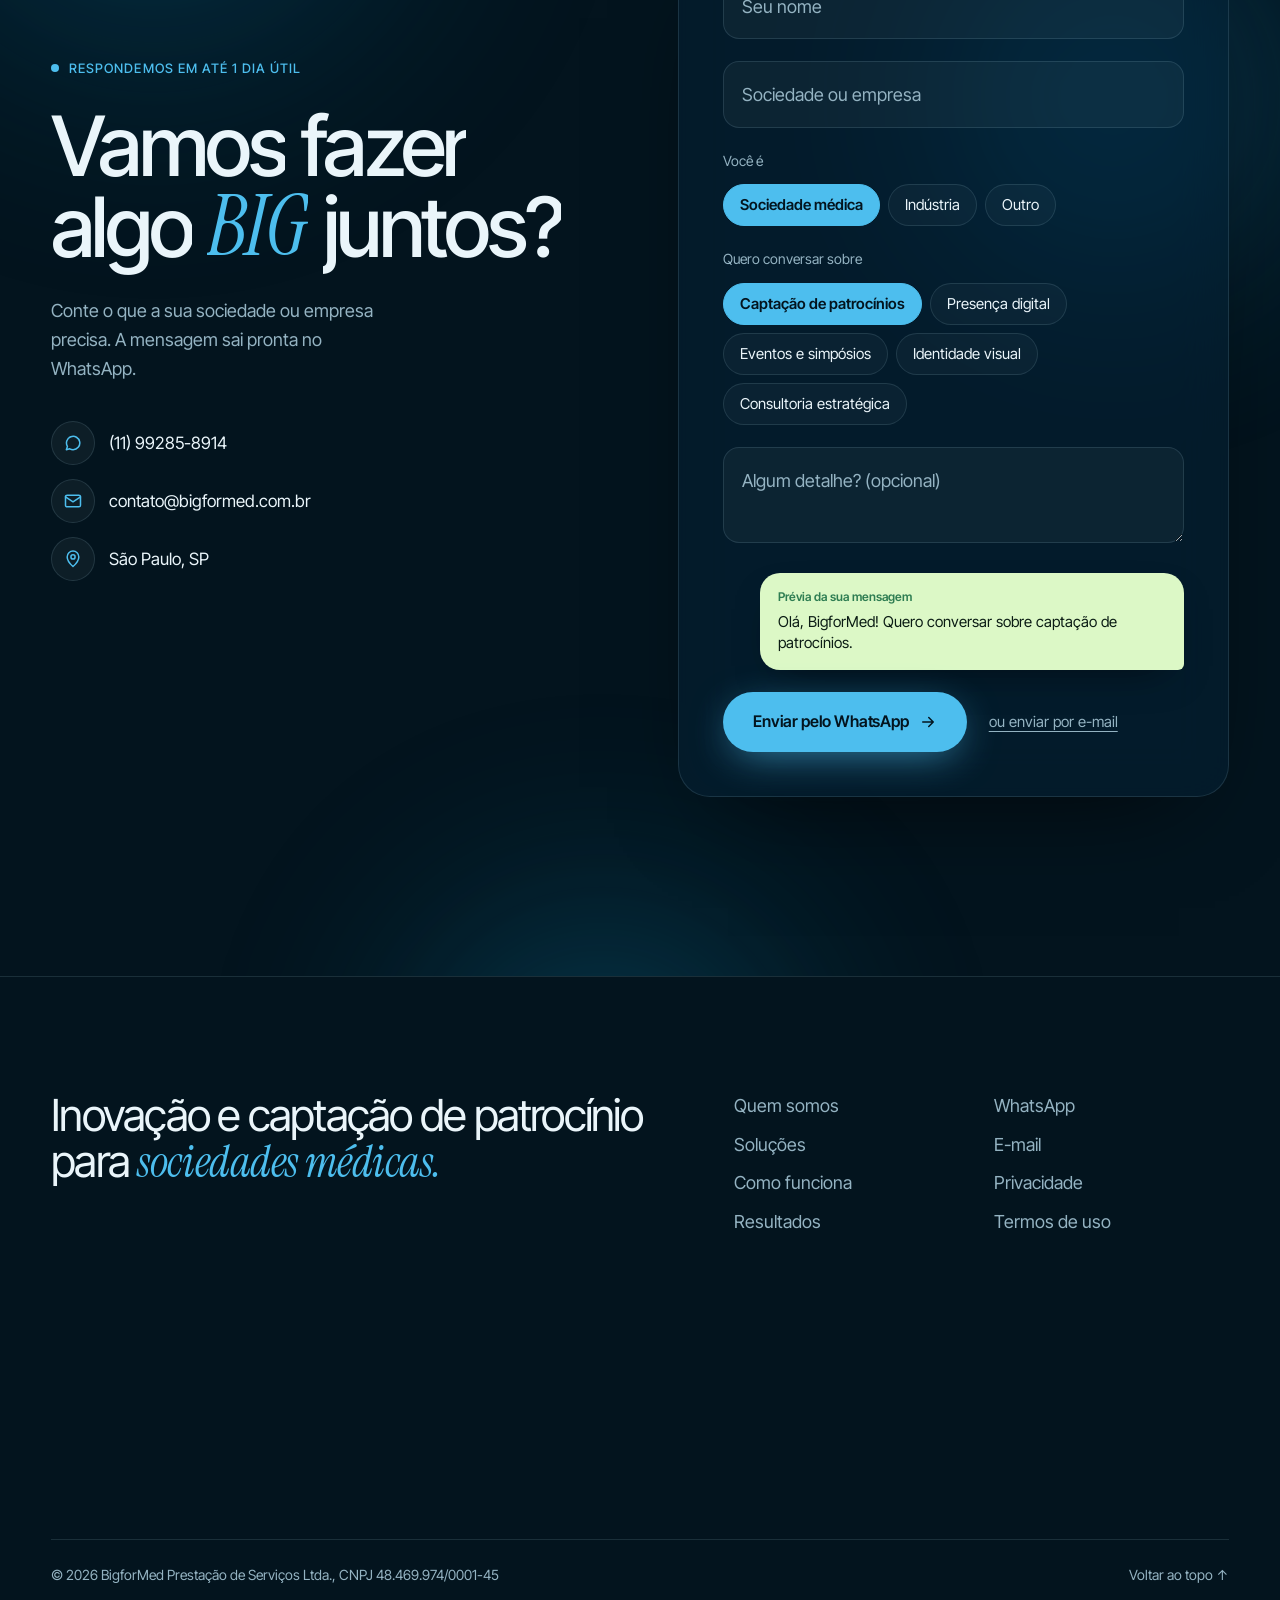
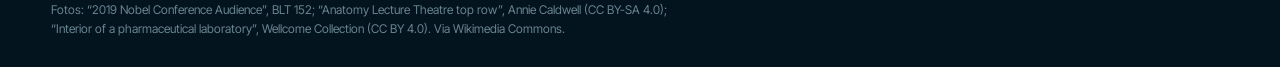
==== commit bc6af999: "Volta para o visual escuro com movimento (v2) O Jhonny comparou as duas versões e escolheu a escura," ====
--- a/index.html
+++ b/index.html
@@ -4,8 +4,8 @@
   <meta charset="utf-8">
   <meta name="viewport" content="width=device-width, initial-scale=1, viewport-fit=cover">
   <title>BigforMed · Captação de patrocínio para sociedades médicas</title>
-  <meta name="description" content="A BigforMed capta patrocínio da indústria da saúde para sociedades médicas e cuida da presença digital e dos eventos. São Paulo.">
-  <meta name="theme-color" content="#E9F0F3">
+  <meta name="description" content="A BigforMed conecta a indústria da saúde a sociedades médicas: captação de patrocínio, presença digital, eventos e simpósios. Health innovation, de São Paulo.">
+  <meta name="theme-color" content="#03141E">
   <link rel="icon" type="image/png" href="/img/favicon.png">
   <link rel="apple-touch-icon" href="/img/favicon.png">
   <link rel="canonical" href="https://bigformed.com/">
@@ -21,9 +21,7 @@
 
   <link rel="preconnect" href="https://fonts.googleapis.com">
   <link rel="preconnect" href="https://fonts.gstatic.com" crossorigin>
-  <link href="https://fonts.googleapis.com/css2?family=Big+Shoulders:wght@800&family=Public+Sans:wght@400;600&display=swap" rel="stylesheet">
-  <link rel="preload" as="image" href="/img/p/anfiteatro-wide.jpg">
-  <link rel="stylesheet" href="/vendor/scenes/stage.css">
+  <link href="https://fonts.googleapis.com/css2?family=Inter+Tight:wght@300;400;500;600;700&family=Instrument+Serif:ital@0;1&display=swap" rel="stylesheet">
   <link rel="stylesheet" href="/css/site.css">
   <script>document.documentElement.classList.add('js')</script>
 
@@ -33,289 +31,412 @@
 </head>
 <body data-audience="sociedade">
 
+<!-- Abertura: o elefante aparece, o contador sobe e a cortina sobe -->
+<div class="loader" aria-hidden="true">
+  <div class="loader__mark"><img src="/img/elefante.png" alt="" width="569" height="600"></div>
+  <div class="loader__count"><span id="loader-num">0</span>%</div>
+</div>
+
+<div class="cursor" aria-hidden="true"><span class="cursor__dot"></span><span class="cursor__ring"><em class="cursor__label"></em></span></div>
+<div class="grain" aria-hidden="true"></div>
+
 <a class="skip" href="#conteudo">Pular para o conteúdo</a>
 
-<!-- Barra fixa: aparece quando o hero sai da tela e troca de cor com o capítulo -->
-<header class="bar" id="bar">
-  <a class="bar__brand" href="#topo" aria-label="BigforMed, voltar ao início">
-    <img class="bar__logo bar__logo--ink" src="/img/bigformed-logo.png" alt="BigforMed" width="900" height="334">
-    <img class="bar__logo bar__logo--light" src="/img/bigformed-logo-dark.png" alt="" width="900" height="334">
+<header class="nav" id="nav">
+  <a class="nav__brand" href="#topo" aria-label="BigforMed, voltar ao início">
+    <img class="nav__logo-dark" src="/img/bigformed-logo-dark.png" alt="BigforMed" width="900" height="334">
+    <img class="nav__logo-light" src="/img/bigformed-logo.png" alt="" width="900" height="334">
   </a>
-  <nav class="bar__links" id="menu" aria-label="Principal">
+  <nav class="nav__links" id="menu" aria-label="Principal">
+    <a href="#sobre">Quem somos</a>
     <a href="#solucoes">Soluções</a>
     <a href="#como-funciona">Como funciona</a>
     <a href="#resultados">Resultados</a>
-    <a href="#sobre">Quem somos</a>
+    <a href="#faq">Dúvidas</a>
+    <a class="nav__menu-cta" href="#contato">Fale com a gente</a>
   </nav>
-  <a class="btn btn--accent bar__cta" href="#contato">Fale com a gente</a>
-  <button class="bar__menu" type="button" aria-expanded="false" aria-controls="menu">Menu</button>
+  <a class="btn btn--glow nav__cta magnetic" href="#contato"><span>Fale com a gente</span></a>
+  <button class="nav__burger" type="button" aria-expanded="false" aria-controls="menu" aria-label="Abrir menu"><span></span><span></span></button>
 </header>
 
 <main id="conteudo">
 
-  <!-- ================= HERO: conversa estreita, título largo ================= -->
+  <!-- ================= HERO ================= -->
   <section class="hero" id="topo" aria-labelledby="hero-title">
-    <div class="hero__talk">
-      <a class="hero__brand" href="/" aria-label="BigforMed, página inicial"><img src="/img/bigformed-logo.png" alt="BigforMed health innovation" width="900" height="334"></a>
-      <div class="hero__say">
-        <div class="switch" role="group" aria-label="Para quem é">
-          <button type="button" data-set-audience="sociedade" aria-pressed="true">Sou sociedade médica</button>
-          <button type="button" data-set-audience="industria" aria-pressed="false">Sou da indústria</button>
-        </div>
+    <div class="aurora" aria-hidden="true"><i></i><i></i><i></i><i></i></div>
+    <div class="hero__grid" aria-hidden="true"></div>
+    <div class="hero__elephant" aria-hidden="true"><div class="hero__elephant-fill"></div></div>
+
+    <div class="hero__inner">
+      <p class="tag hero__tag"><span class="pulse"></span>Health innovation · São Paulo</p>
+
+      <div class="switch" role="group" aria-label="Escolha seu perfil">
+        <span class="switch__thumb" aria-hidden="true"></span>
+        <button type="button" data-set-audience="sociedade" aria-pressed="true">Sou sociedade médica</button>
+        <button type="button" data-set-audience="industria" aria-pressed="false">Sou da indústria</button>
+      </div>
+
+      <h1 id="hero-title" class="hero__title">
+        <span class="hero__line" data-for="sociedade">Patrocínio que faz a sua sociedade <em>crescer.</em></span>
+        <span class="hero__line" data-for="industria" hidden>Sua marca onde a medicina <em>acontece.</em></span>
+      </h1>
+
+      <div class="hero__bottom">
         <p class="hero__lead">
-          <span data-for="sociedade">A BigforMed capta patrocínio da indústria da saúde para sociedades médicas, e cuida da presença digital e dos eventos.</span>
-          <span data-for="industria" hidden>A BigforMed leva a sua marca às sociedades médicas, congressos e cursos certos, com contrapartidas claras e entrega acompanhada.</span>
+          <span data-for="sociedade">Captamos patrocínio da indústria com estratégia, dados e execução digital, e cuidamos da presença online e dos eventos da sua sociedade.</span>
+          <span data-for="industria" hidden>Conectamos sua empresa às sociedades médicas, congressos e iniciativas digitais certas, com contrapartidas claras e entrega acompanhada de perto.</span>
         </p>
-        <a class="btn btn--ink btn--lg" href="#contato">
-          <span data-for="sociedade">Quero captar patrocínio</span>
-          <span data-for="industria" hidden>Quero patrocinar</span>
-        </a>
-      </div>
-    </div>
-
-    <div class="hero__wide">
-      <nav class="hero__links" aria-label="Seções">
-        <a href="#solucoes">Soluções</a>
-        <a href="#como-funciona">Como funciona</a>
-        <a href="#resultados">Resultados</a>
-        <a href="#contato">Contato</a>
+        <div class="hero__actions">
+          <a class="btn btn--glow btn--lg magnetic" href="#contato">
+            <span data-for="sociedade">Quero captar patrocínio</span>
+            <span data-for="industria" hidden>Quero patrocinar</span>
+            <svg viewBox="0 0 24 24" aria-hidden="true"><path d="M5 12h14M13 6l6 6-6 6"/></svg>
+          </a>
+          <a class="btn btn--ghost btn--lg" href="#como-funciona">Ver como funciona</a>
+        </div>
+      </div>
+    </div>
+
+    <ul class="hero__stats" aria-label="Alguns números">
+      <li><strong><span data-count="150">150</span>+</strong><span>patrocinadores conectados</span></li>
+      <li><strong>R$ <span data-count="1.2" data-decimals="1">1,2</span> mi</strong><span>em patrocínios captados</span></li>
+      <li><strong><span data-count="50">50</span> mil</strong><span>profissionais impactados</span></li>
+    </ul>
+    <a class="hero__scroll" href="#parceiros" aria-label="Rolar para baixo"><span></span></a>
+  </section>
+
+  <!-- ================= PARCEIROS ================= -->
+  <section class="partners" id="parceiros" aria-labelledby="partners-title">
+    <h2 id="partners-title" class="partners__title">Sociedades e marcas que já caminham com a gente</h2>
+    <div class="marquee" data-dir="left">
+      <ul class="marquee__track">
+        <li><img src="/img/logos/takeda.png" alt="Takeda" width="476" height="160"></li>
+        <li><img src="/img/logos/sgsp.png" alt="Sociedade de Gastroenterologia de São Paulo" width="429" height="160"></li>
+        <li><img src="/img/logos/ems.png" alt="EMS" width="243" height="160"></li>
+        <li><img src="/img/logos/abramurgem.png" alt="Abramurgem" width="520" height="81"></li>
+        <li><img src="/img/logos/ferring.png" alt="Ferring Pharmaceuticals" width="344" height="160"></li>
+        <li><img src="/img/logos/nestle-health-science.png" alt="Nestlé Health Science" width="520" height="142"></li>
+      </ul>
+    </div>
+    <div class="marquee" data-dir="right">
+      <ul class="marquee__track">
+        <li><img src="/img/logos/celltrion.png" alt="Celltrion" width="520" height="134"></li>
+        <li><img src="/img/logos/amlb.png" alt="Associação Médica Líbano-Brasileira" width="182" height="160"></li>
+        <li><img src="/img/logos/reckitt.png" alt="Reckitt" width="310" height="160"></li>
+        <li><img src="/img/logos/curso-etica-medica.png" alt="Curso de Extensão em Ética Médica e Judicialização da Medicina" width="323" height="160"></li>
+        <li><img src="/img/logos/fqm.png" alt="FQM" width="253" height="160"></li>
+        <li><img src="/img/logos/ebss.png" alt="EBSS" width="391" height="160"></li>
+      </ul>
+    </div>
+  </section>
+
+  <!-- ================= MANIFESTO ================= -->
+  <section class="manifesto" id="sobre" aria-labelledby="sobre-title">
+    <div class="container">
+      <div class="manifesto__head">
+        <p class="tag">Quem somos</p>
+        <h2 id="sobre-title" class="sr-only">Quem somos</h2>
+      </div>
+      <p class="manifesto__text" data-fill>
+        Somos a ponte entre quem faz a medicina avançar e quem investe nela. Unimos <em>estratégia,</em> dados e execução digital para que cada patrocínio vire resultado de verdade, para a sociedade e para a marca.
+      </p>
+      <ul class="values">
+        <li data-reveal>
+          <span class="values__icon" aria-hidden="true"><svg viewBox="0 0 32 32"><circle cx="16" cy="16" r="11"/><path d="M11 16.5l3.5 3.5L21.5 13"/></svg></span>
+          <h3>Transparência total</h3>
+          <p>Processos claros, métricas visíveis e comunicação honesta em todas as etapas.</p>
+        </li>
+        <li data-reveal>
+          <span class="values__icon" aria-hidden="true"><svg viewBox="0 0 32 32"><path d="M5 24l7-8 5 5 10-12"/><path d="M20 9h7v7"/></svg></span>
+          <h3>Foco em resultados</h3>
+          <p>Cada ação é orientada por resultados mensuráveis e retorno sobre o investimento.</p>
+        </li>
+        <li data-reveal>
+          <span class="values__icon" aria-hidden="true"><svg viewBox="0 0 32 32"><path d="M16 27s-10-6-10-13a5.5 5.5 0 0110-3 5.5 5.5 0 0110 3c0 7-10 13-10 13z"/></svg></span>
+          <h3>Parcerias duradouras</h3>
+          <p>Relações de longo prazo, construídas com confiança e resultado.</p>
+        </li>
+      </ul>
+    </div>
+  </section>
+
+  <!-- ================= SOLUÇÕES (rolagem horizontal) ================= -->
+  <section class="services" id="solucoes" aria-labelledby="sol-title">
+    <div class="services__pin">
+      <div class="services__track">
+        <div class="services__intro">
+          <p class="tag">Soluções</p>
+          <h2 id="sol-title" data-split>Da captação ao palco, <em>tudo</em> com a gente.</h2>
+          <p>Quatro frentes que se conectam. Uma equipe só, do primeiro contato com a indústria ao relatório final do evento.</p>
+          <span class="services__hint" aria-hidden="true">Role para explorar <svg viewBox="0 0 24 24"><path d="M5 12h14M13 6l6 6-6 6"/></svg></span>
+        </div>
+
+        <article class="card">
+          <div class="card__media card__media--photo"><img src="/img/laboratorio-960.jpg" alt="Gravura antiga de um laboratório farmacêutico" width="960" height="730" loading="lazy"></div>
+          <div class="card__body">
+            <span class="card__num">01</span>
+            <h3>Captação de patrocínios</h3>
+            <p>Estratégias que conectam a sociedade aos patrocinadores ideais, com base em dados e análise de mercado.</p>
+            <ul class="pills"><li>Book de captação</li><li>Cotas e contrapartidas</li><li>Prospecção da indústria</li></ul>
+          </div>
+        </article>
+
+        <article class="card">
+          <div class="card__media card__media--ui" aria-hidden="true">
+            <div class="mock">
+              <div class="mock__bar"><i></i><i></i><i></i><span>suasociedade.org.br</span></div>
+              <div class="mock__hero"><b></b><b></b><span class="mock__btn"></span></div>
+              <div class="mock__row"><span></span><span></span><span></span></div>
+              <div class="mock__chart"><i style="--h:38%"></i><i style="--h:52%"></i><i style="--h:46%"></i><i style="--h:68%"></i><i style="--h:61%"></i><i style="--h:84%"></i><i style="--h:92%"></i></div>
+            </div>
+          </div>
+          <div class="card__body">
+            <span class="card__num">02</span>
+            <h3>Presença digital</h3>
+            <p>Conteúdo, sites, portais, identidade visual e campanhas digitais que geram engajamento de verdade.</p>
+            <ul class="pills"><li>Sites e portais</li><li>Identidade visual</li><li>Campanhas digitais</li></ul>
+          </div>
+        </article>
+
+        <article class="card">
+          <div class="card__media card__media--photo"><img src="/img/congresso-960.jpg" alt="Plateia lotada em um congresso científico" width="960" height="640" loading="lazy"></div>
+          <div class="card__body">
+            <span class="card__num">03</span>
+            <h3>Eventos e simpósios</h3>
+            <p>Planejamento completo, palestrantes, ativações de marca e pós-evento, com monitoramento de performance.</p>
+            <ul class="pills"><li>Palestrantes</li><li>Ativações de marca</li><li>Pós-evento</li></ul>
+          </div>
+        </article>
+
+        <article class="card">
+          <div class="card__media card__media--photo"><img src="/img/anfiteatro-960.jpg" alt="Anfiteatro de anatomia com bancos de madeira em semicírculo" width="960" height="720" loading="lazy"></div>
+          <div class="card__body">
+            <span class="card__num">04</span>
+            <h3>Serviços sob demanda</h3>
+            <p>Sites, hospedagem de cursos, books de captação e disparos de marketing, com controle de quem assiste e acompanha.</p>
+            <ul class="pills"><li>Cursos e webinários</li><li>Hospedagem</li><li>Disparos de marketing</li></ul>
+          </div>
+        </article>
+      </div>
+    </div>
+    <div class="services__progress" aria-hidden="true"><span></span></div>
+  </section>
+
+  <!-- ================= COMO FUNCIONA ================= -->
+  <section class="process" id="como-funciona" aria-labelledby="proc-title">
+    <div class="container process__grid">
+      <div class="process__head">
+        <p class="tag">Como funciona</p>
+        <h2 id="proc-title" data-split>Do primeiro café ao <em>contrato assinado.</em></h2>
+        <p>Um caminho claro, com você acompanhando cada etapa.</p>
+        <a class="btn btn--glow magnetic" href="#contato"><span>Começar agora</span><svg viewBox="0 0 24 24" aria-hidden="true"><path d="M5 12h14M13 6l6 6-6 6"/></svg></a>
+      </div>
+      <div class="steps">
+        <span class="steps__line" aria-hidden="true"><i></i></span>
+        <ol>
+          <li class="step">
+            <span class="step__dot" aria-hidden="true"></span>
+            <h3>Diagnóstico</h3>
+            <p>Entendemos a sociedade a fundo: público, eventos, cursos, canais digitais e tudo o que tem valor para um patrocinador.</p>
+          </li>
+          <li class="step">
+            <span class="step__dot" aria-hidden="true"></span>
+            <h3>Book de captação</h3>
+            <p>Transformamos isso num material irresistível, com cotas, contrapartidas e números que a indústria entende e aprova.</p>
+          </li>
+          <li class="step">
+            <span class="step__dot" aria-hidden="true"></span>
+            <h3>Conexão com a indústria</h3>
+            <p>Apresentamos às empresas certas, negociamos e fechamos. Mais de 150 patrocinadores já passaram por esse caminho.</p>
+          </li>
+          <li class="step">
+            <span class="step__dot" aria-hidden="true"></span>
+            <h3>Entrega e relatório</h3>
+            <p>Executamos o combinado e prestamos contas com métricas claras, para o patrocinador querer voltar no ano seguinte.</p>
+          </li>
+        </ol>
+      </div>
+    </div>
+  </section>
+
+  <!-- ================= RESULTADOS ================= -->
+  <section class="numbers" id="resultados" aria-labelledby="num-title">
+    <div class="container">
+      <div class="numbers__head">
+        <p class="tag">Resultados</p>
+        <h2 id="num-title" data-split>Números que falam <em>mais alto.</em></h2>
+      </div>
+      <div class="bento">
+        <div class="tile tile--hero" data-reveal>
+          <p class="tile__num"><span data-count="300">300</span>%</p>
+          <p class="tile__label">de crescimento médio na captação das sociedades atendidas</p>
+          <svg class="tile__chart" viewBox="0 0 400 140" preserveAspectRatio="none" aria-hidden="true">
+            <defs><linearGradient id="g-area" x1="0" x2="0" y1="0" y2="1"><stop offset="0" stop-color="#4DBEEE" stop-opacity=".45"/><stop offset="1" stop-color="#4DBEEE" stop-opacity="0"/></linearGradient></defs>
+            <path class="tile__area" d="M0 128 C60 124 90 112 140 104 S220 84 260 66 S340 26 400 10 L400 140 L0 140Z" fill="url(#g-area)"/>
+            <path class="tile__line" d="M0 128 C60 124 90 112 140 104 S220 84 260 66 S340 26 400 10" fill="none" pathLength="1"/>
+          </svg>
+        </div>
+        <div class="tile" data-reveal><p class="tile__num"><span data-count="150">150</span>+</p><p class="tile__label">patrocinadores conectados com sucesso</p></div>
+        <div class="tile" data-reveal><p class="tile__num">R$ <span data-count="1.2" data-decimals="1">1,2</span> mi</p><p class="tile__label">em patrocínios captados</p></div>
+        <div class="tile tile--accent" data-reveal><p class="tile__num"><span data-count="95">95</span>%</p><p class="tile__label">de satisfação dos clientes</p></div>
+        <div class="tile" data-reveal><p class="tile__num"><span data-count="100">100</span>+</p><p class="tile__label">eventos realizados</p></div>
+        <div class="tile" data-reveal><p class="tile__num"><span data-count="50">50</span> mil</p><p class="tile__label">profissionais de saúde impactados</p></div>
+        <div class="tile tile--wide" data-reveal><p class="tile__num"><span data-count="10">10</span>+</p><p class="tile__label">sociedades médicas, em diferentes especialidades</p></div>
+        <div class="tile" data-reveal><p class="tile__num"><span data-count="24">24</span>h</p><p class="tile__label">de tempo de implementação</p></div>
+      </div>
+    </div>
+  </section>
+
+  <!-- ================= FAIXA: o elefante nunca esquece ================= -->
+  <section class="band" aria-labelledby="band-title">
+    <div class="band__frame">
+      <img class="band__img" src="/img/congresso-1920.jpg" srcset="/img/congresso-960.jpg 960w, /img/congresso-1920.jpg 1920w" sizes="100vw" alt="Plateia lotada em um grande congresso" width="1920" height="1280" loading="lazy">
+      <div class="band__shade" aria-hidden="true"></div>
+      <div class="band__copy">
+        <h2 id="band-title" data-split>Como todo elefante, a gente <em>não esquece</em> nenhum detalhe.</h2>
+        <p>Do credenciamento ao último slide, cada ativação de marca é pensada para o público médico lembrar de quem estava lá.</p>
+      </div>
+    </div>
+  </section>
+
+  <!-- ================= DEPOIMENTOS ================= -->
+  <section class="quotes" aria-labelledby="quotes-title">
+    <div class="container">
+      <div class="quotes__head">
+        <p class="tag">Depoimentos</p>
+        <h2 id="quotes-title" data-split>Quem vive, <em>recomenda.</em></h2>
+      </div>
+      <div class="quotes__stage" aria-live="polite">
+        <figure class="quote is-active">
+          <span class="quote__mark" aria-hidden="true">“</span>
+          <blockquote><p>A BFM transformou nossa captação de patrocínios. Resultado: 200% de aumento em 6 meses.</p></blockquote>
+          <figcaption><span class="avatar" aria-hidden="true">CM</span><span><strong>Dr. Carlos Mendes</strong>Presidente, Sociedade de Cardiologia SP</span></figcaption>
+        </figure>
+        <figure class="quote">
+          <span class="quote__mark" aria-hidden="true">“</span>
+          <blockquote><p>Profissionalismo e resultados excepcionais. Nossa presença digital nunca foi tão forte.</p></blockquote>
+          <figcaption><span class="avatar" aria-hidden="true">AS</span><span><strong>Dra. Ana Silva</strong>Diretora, Associação de Gastroenterologia</span></figcaption>
+        </figure>
+      </div>
+      <div class="quotes__nav">
+        <button type="button" class="round magnetic" data-quote="prev" aria-label="Depoimento anterior"><svg viewBox="0 0 24 24"><path d="M19 12H5M11 6l-6 6 6 6"/></svg></button>
+        <span class="quotes__count"><span id="q-now">1</span> / 2</span>
+        <button type="button" class="round magnetic" data-quote="next" aria-label="Próximo depoimento"><svg viewBox="0 0 24 24"><path d="M5 12h14M13 6l6 6-6 6"/></svg></button>
+      </div>
+    </div>
+  </section>
+
+  <!-- ================= FAQ ================= -->
+  <section class="faq" id="faq" aria-labelledby="faq-title">
+    <div class="container faq__grid">
+      <div class="faq__head">
+        <p class="tag">Dúvidas</p>
+        <h2 id="faq-title" data-split>Perguntas <em>frequentes.</em></h2>
+        <p>Não achou o que procurava? <a href="#contato">Chama a gente.</a></p>
+      </div>
+      <div class="faq__list">
+        <details class="qa"><summary>Quem a BigforMed atende?</summary><div class="qa__body"><p>Sociedades médicas, associações e iniciativas de educação médica que querem captar patrocínio, e empresas da indústria da saúde que querem patrocinar com estratégia.</p></div></details>
+        <details class="qa"><summary>A sociedade precisa ter um congresso para captar?</summary><div class="qa__body"><p>Não. Cursos, webinários, portais e campanhas digitais também têm valor para o patrocinador. O diagnóstico mostra o que já existe e o que vale a pena criar.</p></div></details>
+        <details class="qa"><summary>O que é o book de captação?</summary><div class="qa__body"><p>É o material que apresenta a sociedade à indústria: público, alcance, eventos, cotas e contrapartidas, com números claros para quem decide o investimento.</p></div></details>
+        <details class="qa"><summary>Vocês organizam o evento também?</summary><div class="qa__body"><p>Sim. Planejamento, palestrantes, ativações de marca e pós-evento, ou só a parte de que a sociedade precisar.</p></div></details>
+        <details class="qa"><summary>Como o patrocinador acompanha a entrega?</summary><div class="qa__body"><p>Com métricas visíveis e relatório das contrapartidas e dos resultados depois de cada ação.</p></div></details>
+        <details class="qa"><summary>Dá para contratar só o site ou a presença digital?</summary><div class="qa__body"><p>Dá. Também atendemos sob demanda: sites, portais, hospedagem de cursos, identidade visual e disparos de marketing.</p></div></details>
+      </div>
+    </div>
+  </section>
+
+  <!-- ================= CONTATO ================= -->
+  <section class="contact" id="contato" aria-labelledby="contact-title">
+    <div class="aurora aurora--soft" aria-hidden="true"><i></i><i></i><i></i></div>
+    <div class="container contact__grid">
+      <div class="contact__intro">
+        <p class="tag"><span class="pulse"></span>Respondemos em até 1 dia útil</p>
+        <h2 id="contact-title" data-split>Vamos fazer algo <em>BIG</em> juntos?</h2>
+        <p class="contact__lead">Conte o que a sua sociedade ou empresa precisa. A mensagem sai pronta no WhatsApp.</p>
+        <ul class="contact__direct">
+          <li><a href="https://wa.me/5511992858914" target="_blank" rel="noopener"><span class="contact__ico" aria-hidden="true"><svg viewBox="0 0 24 24"><path d="M4 20l1.3-3.9A8 8 0 1112 20a8 8 0 01-3.9-1z"/></svg></span>(11) 99285-8914</a></li>
+          <li><a href="mailto:contato@bigformed.com.br"><span class="contact__ico" aria-hidden="true"><svg viewBox="0 0 24 24"><rect x="3" y="5" width="18" height="14" rx="2"/><path d="M3 7l9 6 9-6"/></svg></span>contato@bigformed.com.br</a></li>
+          <li><span class="contact__ico" aria-hidden="true"><svg viewBox="0 0 24 24"><path d="M12 21s-7-6.2-7-11.5a7 7 0 0114 0C19 14.8 12 21 12 21z"/><circle cx="12" cy="9.5" r="2.5"/></svg></span>São Paulo, SP</li>
+        </ul>
+      </div>
+
+      <form class="composer" id="composer" action="https://wa.me/5511992858914" method="get" target="_blank" novalidate>
+        <div class="field">
+          <input id="f-nome" name="nome" autocomplete="name" placeholder=" " required>
+          <label for="f-nome">Seu nome</label>
+        </div>
+        <div class="field">
+          <input id="f-org" name="org" autocomplete="organization" placeholder=" ">
+          <label for="f-org">Sociedade ou empresa</label>
+        </div>
+        <fieldset class="group">
+          <legend>Você é</legend>
+          <div class="chips">
+            <label class="chip"><input type="radio" name="perfil" value="sociedade" checked><span>Sociedade médica</span></label>
+            <label class="chip"><input type="radio" name="perfil" value="industria"><span>Indústria</span></label>
+            <label class="chip"><input type="radio" name="perfil" value="outro"><span>Outro</span></label>
+          </div>
+        </fieldset>
+        <fieldset class="group">
+          <legend>Quero conversar sobre</legend>
+          <div class="chips">
+            <label class="chip"><input type="checkbox" name="assunto" value="Captação de patrocínios" checked><span>Captação de patrocínios</span></label>
+            <label class="chip"><input type="checkbox" name="assunto" value="Presença digital"><span>Presença digital</span></label>
+            <label class="chip"><input type="checkbox" name="assunto" value="Eventos e simpósios"><span>Eventos e simpósios</span></label>
+            <label class="chip"><input type="checkbox" name="assunto" value="Identidade visual"><span>Identidade visual</span></label>
+            <label class="chip"><input type="checkbox" name="assunto" value="Consultoria estratégica"><span>Consultoria estratégica</span></label>
+          </div>
+        </fieldset>
+        <div class="field">
+          <textarea id="f-msg" name="detalhe" rows="2" placeholder=" "></textarea>
+          <label for="f-msg">Algum detalhe? (opcional)</label>
+        </div>
+        <div class="bubble" aria-live="polite">
+          <span class="bubble__who">Prévia da sua mensagem</span>
+          <p id="preview">Olá, BigforMed! Quero conversar sobre captação de patrocínios.</p>
+        </div>
+        <input type="hidden" name="text" id="f-text" value="Olá, BigforMed! Quero conversar sobre captação de patrocínios.">
+        <div class="composer__actions">
+          <button class="btn btn--glow btn--lg magnetic" type="submit"><span>Enviar pelo WhatsApp</span><svg viewBox="0 0 24 24" aria-hidden="true"><path d="M5 12h14M13 6l6 6-6 6"/></svg></button>
+          <a class="composer__mail" id="mail-link" href="mailto:contato@bigformed.com.br">ou enviar por e-mail</a>
+        </div>
+        <p class="composer__error" id="composer-error" role="alert" hidden>Coloque seu nome para a gente saber com quem está falando.</p>
+      </form>
+    </div>
+  </section>
+</main>
+
+<footer class="footer">
+  <div class="container">
+    <div class="footer__top">
+      <p class="footer__claim">Inovação e captação de patrocínio para <em>sociedades médicas.</em></p>
+      <nav class="footer__links" aria-label="Rodapé">
+        <ul>
+          <li><a href="#sobre">Quem somos</a></li>
+          <li><a href="#solucoes">Soluções</a></li>
+          <li><a href="#como-funciona">Como funciona</a></li>
+          <li><a href="#resultados">Resultados</a></li>
+        </ul>
+        <ul>
+          <li><a href="https://wa.me/5511992858914" target="_blank" rel="noopener">WhatsApp</a></li>
+          <li><a href="mailto:contato@bigformed.com.br">E-mail</a></li>
+          <li><a href="/privacidade">Privacidade</a></li>
+          <li><a href="/termos">Termos de uso</a></li>
+        </ul>
       </nav>
-      <h1 id="hero-title" class="hero__title lines">
-        <span data-for="sociedade"><span class="line"><span data-line style="--i:0">Medicina</span></span><span class="line"><span data-line style="--i:1">patrocinada</span></span></span>
-        <span data-for="industria" hidden><span class="line"><span data-line style="--i:0">Sua marca</span></span><span class="line"><span data-line style="--i:1">na medicina</span></span></span>
-      </h1>
-      <figure class="hero__photo">
-        <img src="/img/p/anfiteatro-wide.jpg" srcset="/img/p/anfiteatro-wide-900.jpg 900w, /img/p/anfiteatro-wide.jpg 1800w" sizes="(max-width: 767px) 100vw, 66vw" alt="Anfiteatro de anatomia, bancos de madeira em semicírculo vistos da última fileira" width="1800" height="1000" fetchpriority="high">
-        <div class="hero__figure"><strong><span data-roll="150">150</span>+</strong><span>patrocinadores conectados a sociedades médicas</span></div>
-      </figure>
-    </div>
-  </section>
-
-  <!-- ================= PARCEIROS: a lista impressa ================= -->
-  <section class="patrons" aria-labelledby="patrons-title">
-    <div class="patrons__card" data-reveal>
-      <h2 id="patrons-title">Parceiros da BigforMed</h2>
-      <figure class="patrons__photo"><img src="/img/p/congresso.jpg" alt="Plateia de um grande congresso científico" width="1600" height="900" loading="lazy"></figure>
-      <div class="patrons__lists">
-        <div>
-          <h3>Indústria</h3>
-          <ul><li>Takeda</li><li>EMS</li><li>Ferring Pharmaceuticals</li><li>Nestlé Health Science</li><li>Celltrion</li><li>FQM</li><li>Reckitt</li></ul>
-        </div>
-        <div>
-          <h3>Sociedades e iniciativas</h3>
-          <ul><li>Sociedade de Gastroenterologia de São Paulo</li><li>Abramurgem</li><li>Associação Médica Líbano-Brasileira</li><li>Curso de Ética Médica e Judicialização da Medicina</li><li>EBSS</li></ul>
-        </div>
-      </div>
-    </div>
-  </section>
-
-  <!-- ================= SOLUÇÕES: quatro cartas dadas em leque (cena) ================= -->
-  <section class="scene fan" id="solucoes" data-scene="fan" data-options='{"hold": 2}' aria-labelledby="sol-title">
-    <div class="scene-stage fan__stage">
-      <div class="fan__head">
-        <h2 id="sol-title">O que a gente faz</h2>
-        <p>Quatro frentes, uma equipe só: do primeiro contato com a indústria ao relatório do evento.</p>
-      </div>
-      <div class="fan__table">
-        <article class="fcard fcard--cyan" data-move>
-          <h3>Captação de patrocínio</h3>
-          <div class="fcard__pic"><img src="/img/p/laboratorio.jpg" alt="Gravura de um laboratório farmacêutico" width="800" height="800" loading="lazy"></div>
-          <p>Estratégia e dados para levar a sociedade aos patrocinadores certos.</p>
-        </article>
-        <article class="fcard fcard--white" data-move>
-          <h3>Presença digital</h3>
-          <div class="fcard__pic fcard__pic--ui" data-ui aria-hidden="true">
-            <div class="ui-site">
-              <div class="ui-site__top"><b>Sua sociedade</b><i>Congresso 2026</i></div>
-              <div class="ui-site__hero"><strong>Congresso anual</strong><span>Inscrições abertas</span></div>
-              <div class="ui-site__row"><span>Programa</span><span>Patrocinadores</span><span>Cursos</span></div>
-            </div>
-          </div>
-          <p>Sites, portais, identidade visual e campanhas que geram engajamento.</p>
-        </article>
-        <article class="fcard fcard--petrol" data-move>
-          <h3>Eventos e simpósios</h3>
-          <div class="fcard__pic"><img src="/img/p/congresso-800.jpg" alt="Plateia lotada diante do palco de um congresso" width="800" height="450" loading="lazy"></div>
-          <p>Planejamento, palestrantes, ativações de marca e pós-evento.</p>
-        </article>
-        <article class="fcard fcard--paper" data-move>
-          <h3>Sob demanda</h3>
-          <div class="fcard__pic fcard__pic--ui" data-ui aria-hidden="true">
-            <div class="ui-course">
-              <div class="ui-course__video"><span class="ui-course__play"></span></div>
-              <div class="ui-course__meta"><strong>Aula 3 de 8</strong><span>Quem assistiu e até onde</span></div>
-              <div class="ui-course__bar"><i></i></div>
-            </div>
-          </div>
-          <p>Cursos hospedados, books de captação e disparos de marketing com controle de audiência.</p>
-        </article>
-      </div>
-    </div>
-  </section>
-
-  <!-- ================= COMO FUNCIONA: linhas em escada ================= -->
-  <section class="steps" id="como-funciona" aria-labelledby="how-title">
-    <ol class="steps__list">
-      <li class="steps__item">
-        <h2 id="how-title" class="steps__line">Primeiro, a gente escuta.</h2>
-        <p>Diagnóstico da sociedade: público, eventos, cursos, canais e tudo o que tem valor para um patrocinador.</p>
-      </li>
-      <li class="steps__item">
-        <h3 class="steps__line">Depois, montamos o book.</h3>
-        <p>Cotas, contrapartidas e números que a indústria entende e aprova.</p>
-      </li>
-      <li class="steps__item">
-        <h3 class="steps__line">Então, levamos à indústria.</h3>
-        <p>Apresentamos às empresas certas, negociamos e fechamos o patrocínio.</p>
-      </li>
-      <li class="steps__item">
-        <h3 class="steps__line steps__line--accent">No fim, prestamos contas.</h3>
-        <p>Implementação em 24 horas e relatório de entrega com métricas claras.</p>
-      </li>
-    </ol>
-  </section>
-
-  <!-- ================= RESULTADOS: placas em degrau ================= -->
-  <section class="figures" id="resultados" aria-labelledby="fig-title">
-    <div class="figures__grid">
-      <div class="ftile ftile--tall">
-        <p class="ftile__num"><span data-roll="300">300</span>%</p>
-        <p class="ftile__cap">de crescimento médio na captação das sociedades atendidas</p>
-      </div>
-      <h2 id="fig-title" class="figures__title">Resultados que contam</h2>
-      <div class="ftile ftile--ink">
-        <p class="ftile__num">R$&nbsp;<span data-roll="1.2" data-decimals="1">1,2</span>&nbsp;mi</p>
-        <p class="ftile__cap">em patrocínios captados</p>
-      </div>
-      <div class="ftile ftile--petrol">
-        <p class="ftile__num"><span data-roll="95">95</span>%</p>
-        <p class="ftile__cap">de satisfação dos clientes</p>
-      </div>
-    </div>
-  </section>
-
-  <!-- ================= CENA: o elefante abre a janela para o congresso ================= -->
-  <section class="scene window" data-scene="elephant-window" data-options='{"hold": 1.6}' aria-labelledby="win-title">
-    <div class="scene-stage window__stage">
-      <h2 id="win-title" class="window__title" data-move>Elefante não esquece detalhe</h2>
-      <div class="window__pic" data-move>
-        <img src="/img/p/congresso.jpg" alt="Plateia lotada em um grande congresso científico" width="1600" height="900" loading="lazy">
-      </div>
-      <p class="window__cap" data-move>Eventos e simpósios do credenciamento ao pós-evento, com cada ativação de marca pensada para o público médico lembrar de quem estava lá.</p>
-    </div>
-  </section>
-
-  <!-- ================= DEPOIMENTOS: tiras de papel ================= -->
-  <section class="slips" aria-labelledby="slips-title">
-    <h2 id="slips-title">Quem viveu, conta</h2>
-    <div class="slips__row">
-      <figure class="slip slip--a">
-        <blockquote><p>A BFM transformou nossa captação de patrocínios. Resultado: 200% de aumento em 6 meses.</p></blockquote>
-        <figcaption><strong>Dr. Carlos Mendes</strong><span>Presidente, Sociedade de Cardiologia SP</span></figcaption>
-      </figure>
-      <figure class="slip slip--b">
-        <blockquote><p>Profissionalismo e resultados excepcionais. Nossa presença digital nunca foi tão forte.</p></blockquote>
-        <figcaption><strong>Dra. Ana Silva</strong><span>Diretora, Associação de Gastroenterologia</span></figcaption>
-      </figure>
-    </div>
-  </section>
-
-  <!-- ================= QUEM SOMOS: foto larga, placa de cor, fatos ================= -->
-  <section class="about" id="sobre" aria-labelledby="about-title">
-    <h2 id="about-title">Quem somos</h2>
-    <p class="about__lead">Somos a ponte entre quem faz a medicina avançar e quem investe nela. Transparência total, foco em resultado e parcerias que duram.</p>
-    <div class="about__tiles">
-      <figure class="about__photo">
-        <img src="/img/p/paulista.jpg" srcset="/img/p/paulista-800.jpg 800w, /img/p/paulista.jpg 1600w" sizes="(max-width: 767px) 100vw, 66vw" alt="Vista aérea da Avenida Paulista, em São Paulo" width="1600" height="1000" loading="lazy">
-        <p class="about__note">De São Paulo para sociedades de todo o país. Processos claros, métricas visíveis e comunicação honesta em cada etapa.</p>
-      </figure>
-      <div class="about__side">
-        <div class="about__mark">
-          <svg viewBox="0 0 569 600" role="img" aria-label="O elefante da BigforMed">
-            <image href="/img/elefante-branco.png" width="569" height="600"/>
-          </svg>
-        </div>
-        <ul class="about__facts">
-          <li><strong><span data-roll="10">10</span>+</strong><span>sociedades médicas atendidas</span></li>
-          <li><strong><span data-roll="100">100</span>+</strong><span>eventos realizados</span></li>
-          <li><strong><span data-roll="50">50</span> mil</strong><span>profissionais de saúde impactados</span></li>
-          <li><strong>24 h</strong><span>para implementar o combinado</span></li>
-        </ul>
-      </div>
-    </div>
-  </section>
-
-  <!-- ================= DÚVIDAS: sanfona de placas ================= -->
-  <section class="faq" id="faq" aria-labelledby="faq-title">
-    <h2 id="faq-title" class="faq__title">Perguntas frequentes</h2>
-    <div class="faq__list">
-      <details class="qa" name="faq"><summary>Quem a BigforMed atende?<span class="qa__sign" aria-hidden="true"></span></summary><p>Sociedades médicas, associações e iniciativas de educação médica que querem captar patrocínio, e empresas da indústria da saúde que querem patrocinar com estratégia.</p></details>
-      <details class="qa" name="faq"><summary>Preciso ter um congresso para captar?<span class="qa__sign" aria-hidden="true"></span></summary><p>Não. Cursos, webinários, portais e campanhas digitais também têm valor para o patrocinador. O diagnóstico mostra o que já existe e o que vale a pena criar.</p></details>
-      <details class="qa" name="faq"><summary>O que é o book de captação?<span class="qa__sign" aria-hidden="true"></span></summary><p>É o material que apresenta a sociedade à indústria: público, alcance, eventos, cotas e contrapartidas, com números claros para quem decide o investimento.</p></details>
-      <details class="qa" name="faq"><summary>Vocês organizam o evento também?<span class="qa__sign" aria-hidden="true"></span></summary><p>Sim. Planejamento, palestrantes, ativações de marca e pós-evento, ou só a parte de que a sociedade precisar.</p></details>
-      <details class="qa" name="faq"><summary>Como o patrocinador acompanha a entrega?<span class="qa__sign" aria-hidden="true"></span></summary><p>Com métricas visíveis e relatório das contrapartidas e dos resultados depois de cada ação.</p></details>
-      <details class="qa" name="faq"><summary>Dá para contratar só o site?<span class="qa__sign" aria-hidden="true"></span></summary><p>Dá. Também atendemos sob demanda: sites, portais, hospedagem de cursos, identidade visual e disparos de marketing.</p></details>
-      <details class="qa" name="faq"><summary>Em quanto tempo vocês respondem?<span class="qa__sign" aria-hidden="true"></span></summary><p>Em até um dia útil, pelo WhatsApp ou por e-mail, já com os próximos passos.</p></details>
-    </div>
-  </section>
-
-  <!-- ================= CONTATO: faixa de fotos, barra de três células ================= -->
-  <section class="contact" id="contato" aria-labelledby="contact-title">
-    <div class="strip" aria-hidden="true">
-      <div class="strip__track">
-        <img src="/img/p/tira-01.jpg" alt="" width="225" height="300" decoding="async"><img src="/img/p/tira-02.jpg" alt="" width="300" height="300" decoding="async"><img src="/img/p/tira-03.jpg" alt="" width="450" height="300" decoding="async"><img src="/img/p/tira-04.jpg" alt="" width="225" height="300" decoding="async"><img src="/img/p/tira-05.jpg" alt="" width="300" height="300" decoding="async"><img src="/img/p/tira-06.jpg" alt="" width="450" height="300" decoding="async"><img src="/img/p/tira-07.jpg" alt="" width="225" height="300" decoding="async"><img src="/img/p/tira-08.jpg" alt="" width="300" height="300" decoding="async"><img src="/img/p/tira-09.jpg" alt="" width="450" height="300" decoding="async"><img src="/img/p/tira-10.jpg" alt="" width="225" height="300" decoding="async"><img src="/img/p/tira-11.jpg" alt="" width="300" height="300" decoding="async"><img src="/img/p/tira-12.jpg" alt="" width="450" height="300" decoding="async">
-      </div>
-    </div>
-    <div class="contact__body">
-      <h2 id="contact-title">Vamos conversar</h2>
-      <form class="cbar" id="composer" action="https://wa.me/5511992858914" method="get" target="_blank" novalidate>
-        <label class="cbar__cell">
-          <span class="sr-only">Seu nome</span>
-          <input id="f-nome" name="nome" autocomplete="name" placeholder="Seu nome" required aria-describedby="composer-note">
-        </label>
-        <label class="cbar__cell">
-          <span class="sr-only">Sociedade ou empresa</span>
-          <input id="f-org" name="org" autocomplete="organization" placeholder="Sociedade ou empresa">
-        </label>
-        <input type="hidden" name="text" id="f-text" value="Olá, BigforMed! Quero conversar sobre captação de patrocínio.">
-        <button class="cbar__send" type="submit">Enviar no WhatsApp</button>
-      </form>
-      <div class="contact__small">
-        <p id="composer-note">A mensagem abre pronta no WhatsApp: <span id="preview">Olá, BigforMed! Quero conversar sobre captação de patrocínio.</span></p>
-        <p>Prefere e-mail? Escreva para <a id="mail-link" href="mailto:contato@bigformed.com.br">contato@bigformed.com.br</a></p>
-      </div>
-      <p class="contact__error" id="composer-error" role="alert" hidden>Escreva seu nome para a gente saber com quem está falando.</p>
-    </div>
-  </section>
-</main>
-
-<!-- ================= RODAPÉ: foto de um lado, menu do outro ================= -->
-<footer class="foot">
-  <figure class="foot__photo"><img src="/img/p/anfiteatro-close.jpg" alt="Fileiras de bancos de madeira de um anfiteatro de anatomia" width="1200" height="1500"></figure>
-  <div class="foot__menu">
-    <img class="foot__brand" src="/img/bigformed-logo-dark.png" alt="BigforMed" width="900" height="334" loading="lazy">
-    <nav aria-label="Rodapé">
-      <ul class="foot__links">
-        <li><a href="#solucoes">Soluções</a></li>
-        <li><a href="#como-funciona">Como funciona</a></li>
-        <li><a href="#resultados">Resultados</a></li>
-        <li><a href="#sobre">Quem somos</a></li>
-        <li><a href="#faq">Perguntas</a></li>
-        <li><a href="#contato">Contato</a></li>
-      </ul>
-    </nav>
-    <div class="foot__blocks">
-      <p><a href="https://wa.me/5511992858914" target="_blank" rel="noopener">WhatsApp (11) 99285-8914</a><br><a href="mailto:contato@bigformed.com.br">contato@bigformed.com.br</a><br>São Paulo, SP</p>
-      <p><a href="/privacidade">Política de privacidade</a><br><a href="/termos">Termos de uso</a></p>
-    </div>
-    <p class="foot__legal">© <span id="ano">2026</span> BigforMed Prestação de Serviços Ltda., CNPJ 48.469.974/0001-45. Fotos via Wikimedia Commons: anfiteatro, Annie Caldwell; congresso, BLT 152; Avenida Paulista, ProtoplasmaKid (CC BY-SA 4.0); laboratório, Wellcome Collection (CC BY 4.0).</p>
+    </div>
+    <p class="footer__word" aria-hidden="true"><span>B</span><span>I</span><span>G</span><span class="lite">f</span><span class="lite">o</span><span class="lite">r</span><span>M</span><span>E</span><span>D</span></p>
+    <div class="footer__legal">
+      <p>© <span id="ano">2026</span> BigforMed Prestação de Serviços Ltda., CNPJ 48.469.974/0001-45</p>
+      <a href="#topo" class="footer__top-link">Voltar ao topo ↑</a>
+    </div>
+    <p class="footer__credits">Fotos: “2019 Nobel Conference Audience”, BLT 152; “Anatomy Lecture Theatre top row”, Annie Caldwell (CC BY-SA 4.0); “Interior of a pharmaceutical laboratory”, Wellcome Collection (CC BY 4.0). Via Wikimedia Commons.</p>
   </div>
 </footer>
 
 <script src="/vendor/gsap.min.js" defer></script>
 <script src="/vendor/ScrollTrigger.min.js" defer></script>
 <script src="/vendor/lenis.min.js" defer></script>
-<script src="/vendor/scenes/stage.js" defer></script>
-<script src="/js/site.js" defer></script>
+<script type="module" src="/js/site.js"></script>
 </body>
 </html>
--- a/css/site.css
+++ b/css/site.css
@@ -1,435 +1,591 @@
 /* =========================================================
-   BigforMed — "Loud and flat"
-   Cartaz de rua com a voz da marca: o logotipo BIGforMED já é pesado e gritado,
-   então o site fala no mesmo volume. Cores chapadas do próprio logo.
+   BigforMed — folha única
+   Cores tiradas do logo: azul do elefante #05658F e azul-marinho #033348.
    ========================================================= */
 :root {
-  /* cores da marca, chapadas */
-  --paper: #E9F0F3;      /* chão do hero e das seções claras */
-  --white: #FFFFFF;
-  --ink: #033348;        /* azul-marinho do logo: tinta */
-  --deep: #021B28;       /* o fundo mais escuro, para a cena das cartas */
-  --petrol: #05658F;     /* azul do elefante */
-  --cyan: #4DBEEE;       /* luz da marca: a ação */
-  --ink-soft: #2F5566;   /* notas secundárias sobre o papel */
-  --on-dark: #FFFFFF;
-  --on-dark-soft: #B9D6E3;
-
-  /* nomes que o palco das cenas lê */
-  --ground: var(--paper);
-  --muted: var(--ink-soft);
-  --accent: var(--cyan);
-  --font-display: "Big Shoulders", "Arial Narrow", sans-serif;
-  --font-text: "Public Sans", system-ui, sans-serif;
-
-  /* cinco tamanhos, e só */
-  --step-small: 0.875rem;                                   /* 14 */
-  --step-body: clamp(1.0625rem, 1rem + 0.25vw, 1.1875rem);   /* 17–19 */
-  --step-lead: clamp(1.375rem, 1.1rem + 0.8vw, 1.875rem);    /* 22–30 */
-  --step-head: clamp(2.75rem, 1.4rem + 4.4vw, 5.25rem);      /* 44–84 */
-  --step-giant: clamp(5.25rem, 1rem + 12.4vw, 13rem);        /* 84–208 */
-
-  --m: clamp(20px, 2.2vw, 32px);         /* a margem única da página */
-  --gap: clamp(120px, 12vw, 200px);       /* entre seções */
-  --ease-out: cubic-bezier(.16, 1, .3, 1);
+  --bg: #03141E;          /* noite azul: fundo principal */
+  --bg-2: #062233;
+  --navy: #033348;
+  --petrol: #05658F;
+  --cyan: #4DBEEE;        /* luz da marca: ações e destaques */
+  --ice: #BFE9FB;
+  --paper: #F3F8FA;
+  --paper-2: #E6F0F4;
+  --ink: #04131C;
+  --ink-soft: #4A6270;
+  --text: #EAF5FA;
+  --text-soft: #94B3C2;
+  --line: rgba(191, 233, 251, .12);
+  --glass: rgba(255, 255, 255, .045);
+
+  --sans: "Inter Tight", system-ui, -apple-system, "Segoe UI", sans-serif;
+  --serif: "Instrument Serif", Georgia, serif;
+
+  --container: 1320px;
+  --m: clamp(20px, 4vw, 56px);
+  --section: clamp(110px, 14vw, 200px);
+  --radius: 28px;
+  --ease: cubic-bezier(.16, 1, .3, 1);
 }
 
 *, *::before, *::after { box-sizing: border-box; }
 html { -webkit-text-size-adjust: 100%; overflow-x: clip; }
+html.lenis, html.lenis body { height: auto; }
+.lenis.lenis-smooth { scroll-behavior: auto !important; }
 body {
-  margin: 0; background: var(--paper); color: var(--ink);
-  font: 400 var(--step-body)/1.5 var(--font-text);
-  -webkit-font-smoothing: antialiased; overflow-x: clip;
+  margin: 0; background: var(--bg); color: var(--text);
+  font-family: var(--sans); font-size: clamp(1rem, .96rem + .2vw, 1.125rem); line-height: 1.6;
+  -webkit-font-smoothing: antialiased; text-rendering: optimizeLegibility;
+  overflow-x: clip;
 }
 img, svg { display: block; max-width: 100%; }
 img { height: auto; }
-h1, h2, h3, p, ul, ol, dl, dd, figure, blockquote { margin: 0; padding: 0; }
+h1, h2, h3, p, ul, ol, figure, blockquote { margin: 0; padding: 0; }
 ul, ol { list-style: none; }
-a { color: inherit; }
-button, input { font: inherit; color: inherit; }
-h1, h2, h3 { font-family: var(--font-display); font-weight: 800; text-transform: uppercase; letter-spacing: -0.005em; line-height: .88; }
+a { color: inherit; text-decoration: none; }
+button { font: inherit; color: inherit; }
+em { font-family: var(--serif); font-style: italic; font-weight: 400; letter-spacing: -0.01em; }
+h1, h2 { font-weight: 500; letter-spacing: -0.045em; line-height: .98; }
+h3 { font-weight: 600; letter-spacing: -0.02em; line-height: 1.15; }
+::selection { background: var(--cyan); color: var(--bg); }
+:focus-visible { outline: 2px solid var(--cyan); outline-offset: 4px; border-radius: 6px; }
 [hidden] { display: none !important; }
-::selection { background: var(--cyan); color: var(--ink); }
-:focus-visible { outline: 3px solid var(--cyan); outline-offset: 3px; }
 .sr-only { position: absolute; width: 1px; height: 1px; overflow: hidden; clip: rect(0 0 0 0); white-space: nowrap; }
-.skip { position: fixed; left: -9999px; top: 8px; z-index: 300; background: var(--cyan); color: var(--ink); padding: 12px 16px; }
-.skip:focus { left: 8px; }
-
-/* ---------- Botões: retângulo reto, uma cor ---------- */
+.skip { position: fixed; left: -9999px; top: 12px; z-index: 300; background: var(--cyan); color: var(--bg); padding: 10px 16px; border-radius: 99px; }
+.skip:focus { left: 12px; }
+.container { width: 100%; max-width: calc(var(--container) + var(--m) * 2); margin-inline: auto; padding-inline: var(--m); }
+
+/* Granulado de filme por cima de tudo: tira o "liso de computador" */
+.grain {
+  position: fixed; inset: -50%; z-index: 200; pointer-events: none; opacity: .06;
+  background-image: url("data:image/svg+xml,%3Csvg xmlns='http://www.w3.org/2000/svg' width='160' height='160'%3E%3Cfilter id='n'%3E%3CfeTurbulence type='fractalNoise' baseFrequency='.9' numOctaves='3' stitchTiles='stitch'/%3E%3C/filter%3E%3Crect width='100%25' height='100%25' filter='url(%23n)'/%3E%3C/svg%3E");
+  animation: grain 1s steps(6) infinite;
+}
+@keyframes grain { 0%,100% { transform: translate(0,0) } 20% { transform: translate(-3%,2%) } 40% { transform: translate(2%,-3%) } 60% { transform: translate(-2%,-1%) } 80% { transform: translate(3%,3%) } }
+
+/* Etiqueta pequena com ponto pulsando */
+.tag {
+  display: inline-flex; align-items: center; gap: 10px;
+  font-size: .8125rem; font-weight: 500; letter-spacing: .08em; text-transform: uppercase; color: var(--cyan);
+}
+.pulse { width: 8px; height: 8px; border-radius: 50%; background: var(--cyan); box-shadow: 0 0 0 0 rgba(77,190,238,.6); animation: pulse 2.2s infinite; }
+@keyframes pulse { 70% { box-shadow: 0 0 0 10px rgba(77,190,238,0) } 100% { box-shadow: 0 0 0 0 rgba(77,190,238,0) } }
+
+/* ---------- Botões ---------- */
 .btn {
-  display: inline-flex; align-items: center; justify-content: center;
-  min-height: 52px; padding: 0 26px; border: 0; border-radius: 0; cursor: pointer;
-  font-weight: 600; font-size: var(--step-body); text-decoration: none; white-space: nowrap;
-  transition: transform 160ms var(--ease-out), background-color 200ms, color 200ms;
-}
-.btn:active { transform: scale(.97); }
-.btn--lg { min-height: 64px; padding: 0 32px; }
-.btn--ink { background: var(--ink); color: var(--white); }
-.btn--accent { background: var(--cyan); color: var(--ink); }
+  position: relative; display: inline-flex; align-items: center; justify-content: center; gap: 10px;
+  height: 48px; padding: 0 24px; border-radius: 99px; border: 0; cursor: pointer;
+  font-weight: 600; font-size: .9375rem; letter-spacing: -0.01em; white-space: nowrap;
+  transition: background-color .4s var(--ease), color .4s, box-shadow .4s, border-color .4s;
+  will-change: transform;
+}
+.btn svg { width: 18px; height: 18px; fill: none; stroke: currentColor; stroke-width: 2; stroke-linecap: round; stroke-linejoin: round; transition: transform .5s var(--ease); }
+.btn:hover svg { transform: translateX(4px); }
+.btn--lg { height: 60px; padding: 0 30px; font-size: 1rem; }
+.btn--glow { background: var(--cyan); color: var(--bg); box-shadow: 0 0 0 0 rgba(77,190,238,0), 0 10px 40px -10px rgba(77,190,238,.7); }
+.btn--glow:hover { background: #fff; box-shadow: 0 0 0 6px rgba(77,190,238,.18), 0 20px 50px -12px rgba(77,190,238,.9); }
+.btn--ghost { color: var(--text); border: 1px solid rgba(234,245,250,.25); background: rgba(255,255,255,.03); backdrop-filter: blur(8px); }
+.btn--ghost:hover { border-color: var(--text); background: rgba(255,255,255,.08); }
+.round {
+  width: 56px; height: 56px; border-radius: 50%; display: grid; place-items: center; cursor: pointer;
+  border: 1px solid rgba(4,19,28,.18); background: transparent; transition: background-color .4s, color .4s, border-color .4s;
+}
+.round svg { width: 20px; height: 20px; fill: none; stroke: currentColor; stroke-width: 2; stroke-linecap: round; stroke-linejoin: round; }
+.round:hover { background: var(--ink); color: var(--paper); border-color: var(--ink); }
+
+/* ---------- Abertura ---------- */
+.loader { display: none; }
+.js .loader {
+  position: fixed; inset: 0; z-index: 250; display: grid; place-items: center;
+  background: var(--bg);
+}
+.loader__mark { width: 92px; }
+.loader__mark img { width: 100%; filter: brightness(0) invert(1); opacity: .95; }
+.loader__count { position: absolute; right: var(--m); bottom: calc(var(--m) - 10px); font-size: clamp(3rem, 8vw, 7rem); font-weight: 300; letter-spacing: -0.05em; color: var(--text); font-variant-numeric: tabular-nums; }
+.is-loaded .loader { pointer-events: none; }
+
+/* ---------- Cursor ---------- */
+.cursor { display: none; }
 @media (hover: hover) and (pointer: fine) {
-  .btn--ink:hover { background: var(--petrol); }
-  .btn--accent:hover { background: var(--white); }
-}
-
-/* ---------- Barra fixa (aparece depois do hero) ---------- */
-.bar {
-  position: fixed; inset: 0 0 auto 0; z-index: 100; height: 64px;
-  display: flex; align-items: center; gap: 28px; padding: 0 var(--m);
-  background: var(--paper); color: var(--ink);
-  transform: translateY(-100%); transition: transform 400ms var(--ease-out), background-color 300ms, color 300ms;
-}
-.bar.is-shown { transform: none; }
-.bar__brand { position: relative; display: block; }
-.bar__logo { height: 32px; width: auto; transition: opacity 300ms; }
-.bar__logo--light { position: absolute; inset: 0; opacity: 0; }
-.bar__links { display: flex; gap: 26px; margin-left: auto; font-size: var(--step-small); font-weight: 600; }
-.bar__links a, .hero__links a { text-decoration: underline; text-decoration-color: transparent; text-underline-offset: .3em; text-decoration-thickness: 2px; transition: text-decoration-color 200ms; }
-.bar__links a:hover, .bar__links a.is-active, .hero__links a:hover { text-decoration-color: currentColor; }
-.bar__cta { min-height: 44px; padding: 0 18px; font-size: var(--step-small); }
-.bar__menu { display: none; margin-left: auto; min-height: 44px; padding: 0 4px; border: 0; background: none; cursor: pointer; font-weight: 600; }
-/* a barra muda de tinta com o capítulo */
-.bar[data-ground="deep"], .bar[data-ground="ink"] { background: var(--deep); color: var(--white); }
-.bar[data-ground="petrol"] { background: var(--petrol); color: var(--white); }
-.bar[data-ground="cyan"] { background: var(--cyan); color: var(--ink); }
-.bar[data-ground="white"] { background: var(--white); }
-.bar[data-ground="deep"] .bar__logo--ink, .bar[data-ground="ink"] .bar__logo--ink, .bar[data-ground="petrol"] .bar__logo--ink { opacity: 0; }
-.bar[data-ground="deep"] .bar__logo--light, .bar[data-ground="ink"] .bar__logo--light, .bar[data-ground="petrol"] .bar__logo--light { opacity: 1; }
-.bar[data-ground="petrol"] .bar__cta { background: var(--white); }
+  .has-cursor .cursor { display: block; position: fixed; inset: 0; pointer-events: none; z-index: 240; }
+  .cursor__dot, .cursor__ring { position: fixed; left: 0; top: 0; border-radius: 50%; pointer-events: none; }
+  .cursor__dot { width: 6px; height: 6px; margin: -3px 0 0 -3px; background: var(--cyan); }
+  .cursor__ring {
+    width: 38px; height: 38px; margin: -19px 0 0 -19px; border: 1px solid rgba(77,190,238,.55);
+    display: grid; place-items: center; transition: width .45s var(--ease), height .45s var(--ease), margin .45s var(--ease), background-color .3s, border-color .3s;
+  }
+  .cursor__label { font-style: normal; font-family: var(--sans); font-size: .75rem; font-weight: 600; color: var(--bg); opacity: 0; transition: opacity .2s; }
+  .cursor.is-hover .cursor__ring { width: 64px; height: 64px; margin: -32px 0 0 -32px; background: rgba(77,190,238,.12); border-color: var(--cyan); }
+  .cursor.is-label .cursor__ring { width: 92px; height: 92px; margin: -46px 0 0 -46px; background: var(--cyan); border-color: var(--cyan); }
+  .cursor.is-label .cursor__label { opacity: 1; }
+  .cursor.is-light .cursor__dot { background: var(--petrol); }
+  .cursor.is-light .cursor__ring { border-color: rgba(5,101,143,.5); }
+}
+
+/* ---------- Navegação ---------- */
+.nav {
+  position: fixed; z-index: 100; top: 16px; left: 50%; transform: translateX(-50%);
+  width: min(calc(100% - 32px), 1240px); height: 64px;
+  display: flex; align-items: center; gap: 24px; padding: 0 10px 0 24px;
+  border-radius: 99px; border: 1px solid transparent;
+  transition: background-color .5s var(--ease), border-color .5s, transform .6s var(--ease), box-shadow .5s;
+}
+.nav.is-scrolled { background: rgba(3, 20, 30, .62); border-color: var(--line); backdrop-filter: blur(18px) saturate(1.4); -webkit-backdrop-filter: blur(18px) saturate(1.4); box-shadow: 0 20px 60px -30px rgba(0,0,0,.6); }
+.nav.is-hidden { transform: translate(-50%, -140%); }
+.nav__brand { position: relative; display: block; }
+.nav__brand img { height: 34px; width: auto; transition: opacity .4s; }
+.nav__brand .nav__logo-light { position: absolute; inset: 0; opacity: 0; }
+.nav.is-light { background: rgba(243, 248, 250, .72); border-color: rgba(4,19,28,.08); box-shadow: 0 20px 60px -30px rgba(4,19,28,.25); }
+.nav.is-light .nav__links a { color: var(--ink-soft); }
+.nav.is-light .nav__links a:hover, .nav.is-light .nav__links a.is-active { color: var(--ink); background: rgba(4,19,28,.06); }
+.nav.is-light .nav__logo-dark { opacity: 0; }
+.nav.is-light .nav__logo-light { opacity: 1; }
+.nav.is-light .nav__burger { border-color: rgba(4,19,28,.15); }
+.nav.is-light .nav__burger span { background: var(--ink); }
+.nav.is-light.is-open .nav__burger span { background: var(--text); }
+.nav__links { display: flex; gap: 4px; margin-left: auto; }
+.nav__links a { position: relative; padding: 10px 14px; border-radius: 99px; font-size: .9375rem; font-weight: 500; color: var(--text-soft); transition: color .3s, background-color .3s; }
+.nav__links a:hover, .nav__links a.is-active { color: var(--text); background: rgba(255,255,255,.06); }
+.nav__menu-cta { display: none; }
+.nav__cta { height: 46px; }
+.nav__burger { display: none; width: 46px; height: 46px; border-radius: 50%; border: 1px solid var(--line); background: rgba(255,255,255,.04); cursor: pointer; position: relative; margin-left: auto; }
+.nav__burger span { position: absolute; left: 14px; right: 14px; height: 1.5px; background: var(--text); transition: transform .5s var(--ease), top .5s var(--ease); }
+.nav__burger span:first-child { top: 19px; }
+.nav__burger span:last-child { top: 26px; }
+.nav__burger[aria-expanded="true"] span:first-child { top: 22.5px; transform: rotate(45deg); }
+.nav__burger[aria-expanded="true"] span:last-child { top: 22.5px; transform: rotate(-45deg); }
+
+/* ---------- Aurora: luz que respira atrás do conteúdo ---------- */
+.aurora { position: absolute; inset: 0; overflow: hidden; pointer-events: none; }
+.aurora i { position: absolute; border-radius: 50%; filter: blur(90px); opacity: .55; mix-blend-mode: screen; will-change: transform; }
+.aurora i:nth-child(1) { width: 60vw; height: 60vw; left: -18vw; top: -24vw; background: radial-gradient(circle, #05658F 0%, transparent 65%); animation: drift1 22s ease-in-out infinite alternate; }
+.aurora i:nth-child(2) { width: 46vw; height: 46vw; right: -10vw; top: 6vh; background: radial-gradient(circle, #1B9AD6 0%, transparent 62%); opacity: .42; animation: drift2 26s ease-in-out infinite alternate; }
+.aurora i:nth-child(3) { width: 50vw; height: 50vw; left: 22vw; bottom: -34vw; background: radial-gradient(circle, #0A7FA8 0%, transparent 60%); animation: drift3 30s ease-in-out infinite alternate; }
+.aurora i:nth-child(4) { width: 22vw; height: 22vw; right: 18vw; bottom: 8vh; background: radial-gradient(circle, #7FD6F7 0%, transparent 65%); opacity: .25; animation: drift2 18s ease-in-out infinite alternate-reverse; }
+@keyframes drift1 { to { transform: translate(12vw, 10vh) scale(1.15); } }
+@keyframes drift2 { to { transform: translate(-14vw, 12vh) scale(.9); } }
+@keyframes drift3 { to { transform: translate(-8vw, -14vh) scale(1.2); } }
 
 /* ---------- Hero ---------- */
 .hero {
-  position: relative; min-height: 100svh; overflow: clip;
-  display: grid; grid-template-columns: 34% 1fr;
-  background: var(--paper);
-}
-.hero__talk { position: relative; padding: var(--m); display: flex; flex-direction: column; }
-.hero__brand img { width: clamp(150px, 13vw, 210px); }
-.hero__say { margin-top: 22vh; max-width: 26ch; display: flex; flex-direction: column; align-items: flex-start; gap: 28px; }
-.hero__lead { font-size: 1.375rem; line-height: 1.35; letter-spacing: -0.01em; }
-.switch { display: inline-flex; background: var(--white); }
-.switch button {
-  min-height: 46px; padding: 0 16px; border: 0; cursor: pointer; background: transparent;
-  font-size: var(--step-small); font-weight: 600; color: var(--ink);
-  transition: background-color 250ms, color 250ms;
-}
-.switch button[aria-pressed="true"] { background: var(--cyan); }
-@media (hover: hover) and (pointer: fine) { .switch button[aria-pressed="false"]:hover { background: var(--paper); } }
-
-.hero__wide { position: relative; padding: var(--m) var(--m) 0 0; display: flex; flex-direction: column; }
-.hero__links { display: flex; gap: 32px; font-size: var(--step-small); font-weight: 600; min-height: 44px; align-items: center; margin-top: -6px; }
-.hero__title { font-size: min(var(--step-giant), 12.2vw); line-height: .82; margin-top: 7vh; letter-spacing: -0.01em; }
-.hero__title .line { display: block; overflow: hidden; padding-bottom: .06em; margin-bottom: -.06em; }
-.hero__title [data-line] { display: block; }
-.hero__photo { position: relative; margin-top: auto; padding-top: 48px; height: 44svh; min-height: 260px; }
-.hero__photo img { width: 100%; height: 100%; object-fit: cover; object-position: 50% 30%; }
-.hero__figure {
-  position: absolute; left: 0; top: 0; width: 260px; padding: 20px 22px;
-  background: var(--cyan); color: var(--ink); display: grid; gap: 6px;
-}
-.hero__figure strong { font: 800 var(--step-head)/.9 var(--font-display); }
-.hero__figure > span { font-size: var(--step-small); font-weight: 600; line-height: 1.35; }
-
-/* ---------- Parceiros: o cartão impresso ---------- */
-.patrons { background: var(--petrol); padding-top: var(--gap); overflow: clip; display: flex; justify-content: center; align-items: flex-start; }
-.patrons__card { width: min(56vw, 860px); background: var(--paper); padding: 56px 56px 200px; margin-bottom: -110px; rotate: -1.5deg; text-align: center; }
-.patrons__card h2 { font-size: var(--step-lead); line-height: 1; }
-.patrons__photo { margin: 32px 0 36px; aspect-ratio: 16 / 9; overflow: clip; }
-.patrons__photo img { width: 100%; height: 100%; object-fit: cover; }
-.patrons__lists { display: grid; grid-template-columns: 1fr 1.3fr; gap: 40px; text-align: left; }
-.patrons__lists h3 { font: 800 var(--step-lead)/1.1 var(--font-display); color: var(--petrol); margin-bottom: 8px; }
-.patrons__lists li { font-size: var(--step-lead); line-height: 1.25; letter-spacing: -0.01em; padding: 6px 0; }
-
-/* ---------- Soluções: cartas em leque (cena) ---------- */
-.fan { background: var(--deep); color: var(--on-dark); }
-.fan__stage { padding: var(--gap) var(--m); }
-.fan__head { max-width: 640px; }
-.fan__head h2 { font-size: var(--step-head); }
-.fan__head p { margin-top: 18px; color: var(--on-dark); max-width: 44ch; }
-/* composição final (sem script, movimento reduzido, celular): o leque já aberto */
-.fan__table { position: relative; width: 1090px; max-width: 100%; height: 470px; margin: 64px auto 0; }
-.fcard {
-  position: absolute; top: 20px; width: 340px; height: 420px; padding: 28px;
-  display: flex; flex-direction: column; gap: 18px; color: var(--ink);
-}
-.fcard > * { max-width: 240px; }
-.fcard h3 { font-size: var(--step-lead); line-height: .95; }
-.fcard p { font-size: var(--step-small); line-height: 1.45; margin-top: auto; }
-.fcard__pic { width: 204px; aspect-ratio: 1; overflow: clip; background: var(--ink); }
-.fcard__pic img { width: 100%; height: 100%; object-fit: cover; }
-.fcard--cyan { background: var(--cyan); left: 0; rotate: -4deg; }
-.fcard--white { background: var(--white); left: 250px; rotate: 2deg; }
-.fcard--petrol { background: var(--petrol); color: var(--white); left: 500px; rotate: -2deg; }
-.fcard--paper { background: var(--paper); left: 750px; rotate: 4deg; }
-/* Fragmentos de interface: o produto de verdade, em miniatura */
-.fcard__pic--ui { background: var(--paper); padding: 14px; display: grid; }
-.ui-site { background: var(--white); display: grid; grid-template-rows: auto 1fr auto; font-size: 11px; line-height: 1.2; }
-.ui-site__top { display: flex; justify-content: space-between; padding: 7px 8px; background: var(--ink); color: var(--white); }
-.ui-site__top b { font-weight: 600; } .ui-site__top i { font-style: normal; opacity: .8; }
-.ui-site__hero { padding: 14px 8px; display: grid; gap: 6px; background: var(--petrol); color: var(--white); align-content: end; }
-.ui-site__hero strong { font: 800 22px/0.9 var(--font-display); text-transform: uppercase; }
-.ui-site__hero span { justify-self: start; background: var(--cyan); color: var(--ink); padding: 3px 6px; font-weight: 600; }
-.ui-site__row { display: grid; grid-template-columns: repeat(3, 1fr); }
-.ui-site__row { gap: 2px; background: var(--paper); }
-.ui-site__row span { padding: 7px 4px; text-align: center; background: var(--white); }
-.ui-course { background: var(--ink); color: var(--white); display: grid; grid-template-rows: 1fr auto auto; font-size: 11px; }
-.ui-course__video { display: grid; place-items: center; background: var(--petrol); }
-.ui-course__play { width: 34px; height: 34px; background: var(--white); clip-path: polygon(30% 20%, 30% 80%, 80% 50%); }
-.ui-course__meta { display: grid; gap: 2px; padding: 8px; }
-.ui-course__meta strong { font-weight: 600; } .ui-course__meta span { opacity: .8; }
-.ui-course__bar { height: 6px; background: #0B4A66; }
-.ui-course__bar i { display: block; height: 100%; width: 64%; background: var(--cyan); }
-
-/* ---------- Como funciona: escada ---------- */
-.steps { background: var(--paper); padding: var(--gap) var(--m); }
-.steps__list { display: grid; grid-template-columns: repeat(12, 1fr); column-gap: 24px; row-gap: 56px; }
-.steps__item { grid-column: span 8; }
-.steps__item:nth-child(1) { grid-column: 1 / span 8; }
-.steps__item:nth-child(2) { grid-column: 3 / span 8; }
-.steps__item:nth-child(3) { grid-column: 5 / span 8; }
-.steps__item:nth-child(4) { grid-column: 5 / span 8; margin-left: calc((100% + 24px) / 4); }
-.steps__line { font-size: var(--step-head); line-height: 1; }
-.steps__line--accent { color: var(--petrol); }
-.steps__item p { margin-top: 14px; max-width: 40ch; }
-
-/* ---------- Resultados: placas em degrau ---------- */
-.figures { background: var(--white); padding: var(--gap) var(--m); }
-.figures__grid { display: grid; grid-template-columns: repeat(12, 1fr); grid-template-rows: 14vh 12vh 18vh 26vh; gap: 8px; min-height: 70vh; }
-.ftile { display: flex; flex-direction: column; justify-content: space-between; padding: 28px; }
-.ftile__num { font: 800 var(--step-head)/.9 var(--font-display); letter-spacing: -0.01em; font-variant-numeric: tabular-nums; white-space: nowrap; }
-.ftile__cap { max-width: 26ch; font-weight: 600; }
-.ftile--tall { grid-column: 1 / 7; grid-row: 1 / 5; background: var(--cyan); }
-.ftile--tall .ftile__num { font-size: var(--step-giant); }
-.ftile--ink { grid-column: 7 / 10; grid-row: 2 / 5; background: var(--ink); color: var(--white); }
-.ftile--petrol { grid-column: 10 / 13; grid-row: 3 / 5; background: var(--petrol); color: var(--white); }
-.figures__title { grid-column: 7 / 13; grid-row: 1 / 2; align-self: end; font-size: var(--step-lead); line-height: 1; }
-
-/* ---------- Cena: a janela do elefante ---------- */
-.window { background: var(--ink); color: var(--white); }
-.window__stage { padding: var(--gap) var(--m); display: grid; gap: 40px; }
-.window__title { font-size: var(--step-head); text-align: center; position: relative; z-index: 2; }
-.window__pic { aspect-ratio: 16 / 9; overflow: clip; }
-.window__pic img { width: 100%; height: 100%; object-fit: cover; }
-.window__cap { max-width: 52ch; font-size: var(--step-body); position: relative; z-index: 3; }
-.window.is-live .window__stage { padding: 0; display: block; }
-.window.is-live .window__title { position: absolute; left: var(--m); right: var(--m); top: 14svh; }
-.window.is-live .window__pic {
-  position: absolute; inset: 0; aspect-ratio: auto; z-index: 1;
-  -webkit-mask: url("/img/elefante.png") no-repeat; mask: url("/img/elefante.png") no-repeat;
-  -webkit-mask-size: var(--ms, 200px) auto; mask-size: var(--ms, 200px) auto;
-  -webkit-mask-position: var(--mx, 50%) var(--my, 50%); mask-position: var(--mx, 50%) var(--my, 50%);
-}
-.window.is-live .window__cap { position: absolute; left: var(--m); bottom: var(--m); background: var(--ink); padding: 22px 24px; max-width: 520px; }
-
-/* ---------- Depoimentos: tiras de papel ---------- */
-.slips { background: var(--cyan); padding: var(--gap) var(--m) 0; overflow: clip; }
-.slips h2 { font-size: var(--step-head); max-width: 8em; }
-.slips__row { position: relative; display: flex; justify-content: center; gap: 0; margin-top: 56px; }
-.slip {
-  width: 340px; padding: 36px 28px 44px; background: var(--paper); color: var(--ink); text-align: left;
-  clip-path: polygon(0 3%, 5% 0, 10% 3%, 15% 0, 20% 3%, 25% 0, 30% 3%, 35% 0, 40% 3%, 45% 0, 50% 3%, 55% 0, 60% 3%, 65% 0, 70% 3%, 75% 0, 80% 3%, 85% 0, 90% 3%, 95% 0, 100% 3%, 100% 97%, 95% 100%, 90% 97%, 85% 100%, 80% 97%, 75% 100%, 70% 97%, 65% 100%, 60% 97%, 55% 100%, 50% 97%, 45% 100%, 40% 97%, 35% 100%, 30% 97%, 25% 100%, 20% 97%, 15% 100%, 10% 97%, 5% 100%, 0 97%);
-}
-.slip--a { rotate: -4deg; margin-right: -40px; margin-bottom: -60px; padding-bottom: 120px; }
-.slip--b { rotate: 3deg; margin-top: 60px; margin-bottom: -60px; padding-bottom: 160px; }
-.slip figcaption { display: grid; gap: 2px; text-align: left; padding-top: 22px; }
-.slip figcaption strong { font-weight: 600; font-size: var(--step-body); }
-.slip figcaption span { font-size: var(--step-small); color: var(--ink-soft); }
-.slip blockquote p { font-size: 1.375rem; line-height: 1.3; letter-spacing: -0.01em; }
-
-/* ---------- Quem somos ---------- */
-.about { background: var(--paper); padding: var(--gap) var(--m) clamp(96px, 9vw, 140px); }
-.about h2 { font-size: var(--step-head); }
-.about__lead { margin-top: 24px; max-width: 44ch; font-size: var(--step-lead); line-height: 1.3; }
-.about__tiles { display: grid; grid-template-columns: repeat(12, 1fr); gap: 16px; margin-top: 72px; align-items: start; }
-.about__photo { grid-column: 1 / 9; position: relative; aspect-ratio: 16 / 10; overflow: clip; }
-.about__photo img { width: 100%; height: 100%; object-fit: cover; }
-.about__note { position: absolute; right: 0; top: 0; width: 340px; padding: 22px; background: var(--paper); font-size: var(--step-body); }
-.about__side { grid-column: 9 / 13; display: grid; gap: 28px; }
-.about__mark { background: var(--petrol); aspect-ratio: 4 / 3.6; display: grid; place-items: center; padding: 12%; }
-.about__mark svg { width: 70%; height: auto; overflow: visible; }
-.about__facts { display: grid; grid-template-columns: 1fr 1fr; gap: 22px 16px; }
-.about__facts li { display: grid; gap: 4px; }
-.about__facts strong { font: 800 var(--step-lead)/1 var(--font-display); }
-.about__facts span:not([data-roll]) { font-size: var(--step-small); color: var(--ink-soft); }
-
-/* ---------- Perguntas ---------- */
-.faq { background: var(--white); padding: clamp(96px, 9vw, 140px) var(--m); display: grid; grid-template-columns: repeat(12, 1fr); column-gap: 24px; align-items: start; }
-.faq__title { grid-column: 1 / 5; font-size: var(--step-head); position: sticky; top: 96px; max-width: 6em; }
-.faq__list { grid-column: 5 / 13; display: grid; gap: 8px; }
-.qa { background: var(--paper); transition: background-color 250ms; }
+  position: relative; min-height: 100svh; overflow: hidden; isolation: isolate;
+  display: flex; flex-direction: column; justify-content: flex-end;
+  padding: 140px var(--m) 40px;
+}
+.hero__grid {
+  position: absolute; inset: 0; z-index: -1;
+  background-image: linear-gradient(var(--line) 1px, transparent 1px), linear-gradient(90deg, var(--line) 1px, transparent 1px);
+  background-size: 88px 88px; opacity: .5;
+  mask-image: radial-gradient(ellipse 70% 60% at 70% 40%, #000 0%, transparent 75%);
+  -webkit-mask-image: radial-gradient(ellipse 70% 60% at 70% 40%, #000 0%, transparent 75%);
+}
+.hero .aurora { z-index: -2; }
+/* O elefante do logo, gigante, recortando uma luz que gira por dentro */
+.hero__elephant {
+  position: absolute; z-index: -1; right: -7vw; top: 50%; translate: 0 -50%;
+  width: min(46vw, 720px); opacity: .85; aspect-ratio: 569 / 600;
+  -webkit-mask: url("/img/elefante.png") center / contain no-repeat; mask: url("/img/elefante.png") center / contain no-repeat;
+  will-change: transform;
+}
+.hero__elephant-fill {
+  position: absolute; inset: -30%;
+  background: conic-gradient(from 0deg, #05658F, #4DBEEE, #0B3D57, #BFE9FB, #05658F);
+  animation: spin 14s linear infinite; opacity: .9;
+}
+@keyframes spin { to { transform: rotate(1turn); } }
+
+.hero__inner { position: relative; max-width: var(--container); width: 100%; margin: 0 auto; }
+.hero__tag { margin-bottom: 28px; }
+.switch {
+  position: relative; display: inline-grid; grid-template-columns: 1fr 1fr; padding: 5px; margin-bottom: 34px;
+  border-radius: 99px; background: rgba(255,255,255,.05); border: 1px solid var(--line); backdrop-filter: blur(10px);
+}
+.switch button { position: relative; z-index: 1; border: 0; background: none; cursor: pointer; height: 42px; padding: 0 20px; border-radius: 99px; font-size: .9375rem; font-weight: 500; color: var(--text-soft); transition: color .4s; }
+.switch button[aria-pressed="true"] { color: var(--bg); }
+.switch__thumb { position: absolute; z-index: 0; top: 5px; bottom: 5px; left: 5px; width: calc(50% - 5px); border-radius: 99px; background: var(--cyan); transition: transform .6s var(--ease); box-shadow: 0 8px 30px -8px rgba(77,190,238,.8); }
+[data-audience="industria"] .switch__thumb { transform: translateX(100%); }
+
+.hero__title { font-size: clamp(3rem, 1rem + 7.4vw, 8.75rem); max-width: 11.5em; }
+.hero__title em { color: var(--cyan); padding-right: .06em; }
+.hero__line { display: block; }
+.hero__bottom { display: grid; grid-template-columns: minmax(0, 1fr) auto; align-items: end; gap: 40px; margin-top: clamp(28px, 4vw, 48px); }
+.hero__lead { max-width: 46ch; font-size: clamp(1.0625rem, 1rem + .35vw, 1.3125rem); line-height: 1.5; color: var(--text-soft); }
+.hero__actions { display: flex; gap: 12px; flex-wrap: wrap; }
+.hero__stats {
+  position: relative; display: grid; grid-template-columns: repeat(3, auto); justify-content: start; gap: clamp(28px, 6vw, 96px);
+  max-width: var(--container); width: 100%; margin: clamp(48px, 7vh, 88px) auto 0; padding-top: 28px; border-top: 1px solid var(--line);
+}
+.hero__stats li { display: grid; gap: 2px; }
+.hero__stats strong { font-size: clamp(1.5rem, 1.1rem + 1.2vw, 2.25rem); font-weight: 500; letter-spacing: -0.04em; font-variant-numeric: tabular-nums; }
+.hero__stats li > span { font-size: .875rem; color: var(--text-soft); }
+.hero__scroll { position: absolute; right: var(--m); bottom: 40px; width: 28px; height: 46px; border-radius: 99px; border: 1px solid rgba(234,245,250,.3); }
+.hero__scroll span { position: absolute; left: 50%; top: 9px; width: 3px; height: 8px; margin-left: -1.5px; border-radius: 3px; background: var(--cyan); animation: wheel 1.8s var(--ease) infinite; }
+@keyframes wheel { 0% { transform: translateY(0); opacity: 1 } 70% { transform: translateY(16px); opacity: 0 } 100% { opacity: 0 } }
+
+/* Palavras partidas para as animações de entrada */
+.w { display: inline-block; overflow: hidden; vertical-align: top; padding-bottom: .12em; margin-bottom: -.12em; }
+.w > span { display: inline-block; will-change: transform; }
+
+/* ---------- Parceiros ---------- */
+.partners { position: relative; padding: clamp(64px, 8vw, 110px) 0; background: var(--bg); border-top: 1px solid var(--line); border-bottom: 1px solid var(--line); }
+.partners__title { text-align: center; font-size: .9375rem; font-weight: 500; letter-spacing: 0; color: var(--text-soft); margin: 0 var(--m) clamp(36px, 5vw, 56px); line-height: 1.4; }
+.marquee { overflow: hidden; mask-image: linear-gradient(90deg, transparent, #000 12%, #000 88%, transparent); -webkit-mask-image: linear-gradient(90deg, transparent, #000 12%, #000 88%, transparent); }
+.marquee + .marquee { margin-top: 16px; }
+.marquee__track { display: flex; gap: 16px; width: max-content; animation: marquee 50s linear infinite; }
+.marquee[data-dir="right"] .marquee__track { animation-direction: reverse; animation-duration: 56s; }
+.marquee:hover .marquee__track { animation-play-state: paused; }
+.marquee__track li {
+  display: grid; place-items: center; width: clamp(180px, 18vw, 250px); height: clamp(88px, 8vw, 112px);
+  border-radius: 20px; background: #F3F8FA;
+  transition: background-color .5s var(--ease), transform .6s var(--ease);
+}
+.marquee__track li img { max-height: 50%; max-width: 68%; width: auto; object-fit: contain; filter: grayscale(1) contrast(1.1); opacity: .7; mix-blend-mode: multiply; transition: filter .5s, opacity .5s; }
+.marquee__track li:hover { background: #fff; transform: translateY(-4px); }
+.marquee__track li:hover img { filter: none; opacity: 1; }
+@keyframes marquee { to { transform: translateX(calc(-50% - 8px)); } }
+
+/* ---------- Manifesto ---------- */
+.manifesto { padding: var(--section) 0; background: var(--bg); }
+.manifesto__head { margin-bottom: 36px; }
+.manifesto__text { font-size: clamp(2rem, 1rem + 3.4vw, 4.5rem); font-weight: 400; letter-spacing: -0.04em; line-height: 1.06; max-width: 19em; }
+.manifesto__text em { color: var(--cyan); }
+.fw { transition: color .2s; }
+.js .manifesto__text .fw { color: rgba(234,245,250,.14); }
+.values { display: grid; grid-template-columns: repeat(3, 1fr); gap: 20px; margin-top: clamp(64px, 8vw, 112px); }
+.values li { padding: 32px; border-radius: var(--radius); background: var(--glass); border: 1px solid var(--line); transition: transform .6s var(--ease), border-color .5s, background-color .5s; }
+.values li:hover { transform: translateY(-6px); border-color: rgba(77,190,238,.4); background: rgba(77,190,238,.06); }
+.values__icon { display: grid; place-items: center; width: 52px; height: 52px; border-radius: 16px; background: rgba(77,190,238,.12); margin-bottom: 28px; }
+.values__icon svg { width: 26px; height: 26px; fill: none; stroke: var(--cyan); stroke-width: 1.8; stroke-linecap: round; stroke-linejoin: round; }
+.values h3 { font-size: 1.375rem; margin-bottom: 10px; }
+.values p { color: var(--text-soft); font-size: 1rem; }
+
+/* ---------- Soluções: trilho horizontal ---------- */
+.services { position: relative; background: var(--paper); color: var(--ink); border-radius: 40px 40px 0 0; }
+.services__pin { overflow: hidden; }
+.services__track { display: flex; gap: 24px; padding: var(--section) var(--m); width: max-content; align-items: stretch; }
+.services__intro { width: min(520px, 80vw); display: flex; flex-direction: column; gap: 24px; padding-right: 40px; justify-content: center; }
+.services__intro .tag { color: var(--petrol); }
+.services__intro h2 { font-size: clamp(2.5rem, 1.2rem + 3.6vw, 5rem); }
+.services__intro h2 em { color: var(--petrol); }
+.services__intro p { color: var(--ink-soft); max-width: 38ch; }
+.services__hint { display: inline-flex; align-items: center; gap: 10px; font-size: .875rem; font-weight: 600; color: var(--petrol); }
+.services__hint svg { width: 18px; fill: none; stroke: currentColor; stroke-width: 2; animation: nudge 1.6s var(--ease) infinite; }
+@keyframes nudge { 50% { transform: translateX(6px); } }
+.card {
+  position: relative; width: min(440px, 82vw); flex: none; display: flex; flex-direction: column;
+  border-radius: var(--radius); background: #fff; overflow: hidden;
+  box-shadow: 0 1px 0 rgba(4,19,28,.04), 0 30px 60px -40px rgba(4,19,28,.35);
+  transition: transform .7s var(--ease), box-shadow .7s var(--ease);
+}
+.card:hover { transform: translateY(-10px) rotate(-.4deg); box-shadow: 0 50px 90px -40px rgba(4,19,28,.45); }
+.card__media { position: relative; aspect-ratio: 4 / 3; overflow: hidden; background: var(--navy); }
+.card__media--photo img { width: 100%; height: 100%; object-fit: cover; filter: saturate(.75) contrast(1.05); transition: transform 1.2s var(--ease); }
+.card__media--photo::after { content: ""; position: absolute; inset: 0; background: linear-gradient(180deg, rgba(5,101,143,.05), rgba(3,51,72,.55)); mix-blend-mode: multiply; }
+.card:hover .card__media--photo img { transform: scale(1.07); }
+.card__body { display: flex; flex-direction: column; gap: 14px; padding: 28px 30px 32px; flex: 1; }
+.card__num { font-family: var(--serif); font-style: italic; font-size: 1.5rem; color: var(--petrol); line-height: 1; }
+.card h3 { font-size: clamp(1.5rem, 1.2rem + .8vw, 2rem); letter-spacing: -0.035em; font-weight: 600; }
+.card p { color: var(--ink-soft); font-size: 1rem; }
+.pills { display: flex; flex-wrap: wrap; gap: 8px; margin-top: auto; padding-top: 10px; }
+.pills li { padding: 7px 13px; border-radius: 99px; background: var(--paper-2); font-size: .8125rem; font-weight: 500; color: var(--navy); }
+.services__progress { position: absolute; left: var(--m); right: var(--m); bottom: 48px; height: 2px; background: rgba(4,19,28,.08); border-radius: 2px; overflow: hidden; }
+.services__progress span { display: block; height: 100%; width: 100%; background: var(--petrol); transform-origin: left; transform: scaleX(0); }
+
+/* Maquete de site dentro do card de presença digital */
+.card__media--ui { display: grid; place-items: center; background: radial-gradient(circle at 30% 20%, #0B7DB0, #033348 70%); }
+.mock { width: 78%; border-radius: 14px; background: #fff; overflow: hidden; box-shadow: 0 30px 60px -20px rgba(0,0,0,.5); transform: rotate(-3deg); transition: transform .9s var(--ease); }
+.card:hover .mock { transform: rotate(0) scale(1.04); }
+.mock__bar { display: flex; align-items: center; gap: 5px; padding: 9px 12px; background: #EDF3F6; }
+.mock__bar i { width: 8px; height: 8px; border-radius: 50%; background: #C5D5DD; }
+.mock__bar span { margin-left: 10px; font-size: .625rem; color: #6C8592; }
+.mock__hero { padding: 16px 16px 10px; display: grid; gap: 7px; }
+.mock__hero b { display: block; height: 10px; border-radius: 4px; background: #033348; width: 80%; }
+.mock__hero b + b { width: 55%; background: #05658F; }
+.mock__btn { width: 64px; height: 16px; border-radius: 99px; background: var(--cyan); margin-top: 4px; }
+.mock__row { display: grid; grid-template-columns: repeat(3, 1fr); gap: 8px; padding: 6px 16px; }
+.mock__row span { height: 34px; border-radius: 8px; background: #EDF3F6; }
+.mock__chart { display: flex; align-items: flex-end; gap: 6px; height: 54px; padding: 8px 16px 14px; }
+.mock__chart i { flex: 1; height: var(--h); border-radius: 4px 4px 0 0; background: linear-gradient(180deg, #4DBEEE, #05658F); transform-origin: bottom; animation: grow 2.4s var(--ease) infinite alternate; }
+.mock__chart i:nth-child(odd) { animation-delay: .3s; }
+@keyframes grow { from { transform: scaleY(.55); } }
+
+/* ---------- Processo ---------- */
+.process { background: var(--paper); color: var(--ink); padding: 0 0 var(--section); }
+.process__grid { display: grid; grid-template-columns: 5fr 7fr; gap: clamp(40px, 6vw, 120px); align-items: start; }
+.process__head { position: sticky; top: 130px; display: flex; flex-direction: column; align-items: flex-start; gap: 22px; }
+.process__head .tag { color: var(--petrol); }
+.process__head h2 { font-size: clamp(2.5rem, 1.2rem + 3.6vw, 5rem); }
+.process__head h2 em { color: var(--petrol); }
+.process__head p { color: var(--ink-soft); }
+.steps { position: relative; padding-left: 64px; }
+.steps__line { position: absolute; left: 15px; top: 12px; bottom: 12px; width: 2px; background: rgba(4,19,28,.1); border-radius: 2px; overflow: hidden; }
+.steps__line i { position: absolute; inset: 0; background: linear-gradient(180deg, var(--cyan), var(--petrol)); transform-origin: top; transform: scaleY(0); }
+.no-motion .steps__line i { transform: none; }
+.step { position: relative; padding: 8px 0 clamp(56px, 7vw, 96px); }
+.step:last-child { padding-bottom: 0; }
+.step__dot { position: absolute; left: -64px; top: 6px; width: 32px; height: 32px; border-radius: 50%; background: var(--paper); border: 2px solid rgba(4,19,28,.15); transition: border-color .5s, background-color .5s, box-shadow .5s; }
+.step__dot::after { content: ""; position: absolute; inset: 7px; border-radius: 50%; background: rgba(4,19,28,.15); transition: background-color .5s; }
+.step.is-on .step__dot { border-color: var(--petrol); box-shadow: 0 0 0 8px rgba(77,190,238,.15); }
+.step.is-on .step__dot::after { background: var(--petrol); }
+.step h3 { font-size: clamp(1.75rem, 1.3rem + 1.4vw, 2.75rem); font-weight: 500; letter-spacing: -0.04em; margin-bottom: 14px; }
+.step p { max-width: 46ch; color: var(--ink-soft); font-size: 1.0625rem; }
+
+/* ---------- Números ---------- */
+.numbers { position: relative; padding: var(--section) 0; background: var(--bg); border-radius: 40px 40px 0 0; margin-top: -40px; }
+.numbers__head { display: flex; flex-direction: column; gap: 22px; margin-bottom: clamp(48px, 6vw, 80px); }
+.numbers__head h2 { font-size: clamp(2.5rem, 1.2rem + 3.6vw, 5rem); }
+.numbers__head h2 em { color: var(--cyan); }
+.bento { display: grid; grid-template-columns: repeat(4, 1fr); gap: 16px; }
+.tile {
+  position: relative; overflow: hidden; display: flex; flex-direction: column; justify-content: space-between; gap: 18px;
+  min-height: 210px; padding: 28px; border-radius: var(--radius); background: var(--glass); border: 1px solid var(--line);
+  transition: border-color .5s, transform .7s var(--ease);
+}
+.tile::before { content: ""; position: absolute; inset: 0; background: radial-gradient(400px circle at var(--mx, 50%) var(--my, 0%), rgba(77,190,238,.14), transparent 45%); opacity: 0; transition: opacity .4s; }
+.tile:hover { border-color: rgba(77,190,238,.35); }
+.tile:hover::before { opacity: 1; }
+.tile__num { font-size: clamp(2.75rem, 1.6rem + 2.6vw, 4.5rem); font-weight: 500; letter-spacing: -0.05em; line-height: 1; font-variant-numeric: tabular-nums; }
+.tile__label { color: var(--text-soft); font-size: .9375rem; max-width: 24ch; line-height: 1.45; }
+.tile--wide { grid-column: span 2; }
+.tile--hero { grid-column: span 2; grid-row: span 2; background: linear-gradient(160deg, rgba(5,101,143,.5), rgba(3,20,30,.2)); }
+.tile--hero .tile__num { font-size: clamp(5rem, 2rem + 8vw, 10rem); }
+.tile--hero .tile__label { color: var(--text); font-size: 1.125rem; }
+.tile__chart { position: absolute; left: 0; right: 0; bottom: 0; width: 100%; height: 45%; }
+.tile__line { stroke: var(--cyan); stroke-width: 2.5; stroke-dasharray: 1; stroke-dashoffset: 0; vector-effect: non-scaling-stroke; }
+.tile--accent { background: var(--cyan); color: var(--bg); border-color: var(--cyan); }
+.tile--accent .tile__label { color: rgba(3,20,30,.75); }
+
+/* ---------- Faixa com foto ---------- */
+.band { background: var(--bg); padding: 0 0 var(--section); }
+.band__frame { position: relative; height: min(92svh, 900px); margin: 0 auto; overflow: hidden; border-radius: var(--radius); clip-path: inset(0 var(--m) round var(--radius)); }
+.band__img { position: absolute; inset: -10% 0; width: 100%; height: 120%; object-fit: cover; filter: saturate(.7); }
+.band__shade { position: absolute; inset: 0; background: linear-gradient(180deg, rgba(3,20,30,.15) 0%, rgba(3,20,30,.35) 40%, rgba(3,20,30,.92) 100%), linear-gradient(90deg, rgba(5,101,143,.45), transparent 60%); }
+.band__copy { position: absolute; left: 0; right: 0; bottom: 0; padding: clamp(32px, 5vw, 80px) calc(var(--m) + clamp(24px, 4vw, 64px)); display: grid; grid-template-columns: 1.4fr 1fr; gap: 40px; align-items: end; }
+.band h2 { font-size: clamp(2.25rem, 1rem + 3.6vw, 5rem); }
+.band h2 em { color: var(--ice); }
+.band p { color: var(--text); max-width: 40ch; font-size: 1.0625rem; }
+
+/* ---------- Depoimentos ---------- */
+.quotes { background: var(--paper); color: var(--ink); padding: var(--section) 0; border-radius: 40px 40px 0 0; }
+.quotes__head { display: flex; flex-direction: column; gap: 22px; margin-bottom: clamp(40px, 5vw, 72px); }
+.quotes__head .tag { color: var(--petrol); }
+.quotes__head h2 { font-size: clamp(2.5rem, 1.2rem + 3.6vw, 5rem); }
+.quotes__head h2 em { color: var(--petrol); }
+.quotes__stage { display: grid; }
+.quote { grid-area: 1 / 1; position: relative; display: grid; gap: 40px; opacity: 0; visibility: hidden; transform: translateY(20px); transition: opacity .8s var(--ease), transform .8s var(--ease), visibility 0s .8s; }
+.quote.is-active { opacity: 1; visibility: visible; transform: none; transition-delay: 0s; }
+.quote__mark { position: absolute; left: -.08em; top: -.38em; font-family: var(--serif); font-size: clamp(8rem, 14vw, 16rem); line-height: 1; color: var(--cyan); opacity: .35; pointer-events: none; }
+.quote blockquote p { position: relative; font-size: clamp(1.875rem, 1rem + 2.8vw, 4rem); font-weight: 400; letter-spacing: -0.04em; line-height: 1.1; max-width: 22em; }
+.quote figcaption { display: flex; align-items: center; gap: 16px; }
+.quote figcaption strong { display: block; font-weight: 600; }
+.quote figcaption span:last-child { color: var(--ink-soft); font-size: .9375rem; line-height: 1.4; }
+.avatar { width: 56px; height: 56px; border-radius: 50%; display: grid; place-items: center; background: linear-gradient(135deg, var(--petrol), var(--navy)); color: #fff; font-weight: 600; letter-spacing: .02em; flex: none; }
+.quotes__nav { display: flex; align-items: center; gap: 16px; margin-top: 56px; }
+.quotes__count { font-variant-numeric: tabular-nums; font-weight: 500; color: var(--ink-soft); min-width: 3.5em; text-align: center; }
+
+/* ---------- FAQ ---------- */
+.faq { background: var(--paper); color: var(--ink); padding: 0 0 var(--section); }
+.faq__grid { display: grid; grid-template-columns: 5fr 7fr; gap: clamp(40px, 6vw, 120px); align-items: start; }
+.faq__head { display: flex; flex-direction: column; gap: 22px; position: sticky; top: 130px; }
+.faq__head .tag { color: var(--petrol); }
+.faq__head h2 { font-size: clamp(2.5rem, 1.2rem + 3.6vw, 5rem); }
+.faq__head h2 em { color: var(--petrol); }
+.faq__head p { color: var(--ink-soft); }
+.faq__head a { color: var(--petrol); font-weight: 600; text-decoration: underline; text-underline-offset: 4px; }
+.faq__list { display: grid; gap: 12px; }
+.qa { border-radius: 22px; background: #fff; transition: background-color .4s, box-shadow .4s; }
+.qa[open] { box-shadow: 0 30px 60px -40px rgba(4,19,28,.3); }
 .qa summary {
-  list-style: none; cursor: pointer; min-height: 72px; padding: 20px 24px;
-  display: flex; align-items: center; justify-content: space-between; gap: 24px;
-  font-size: var(--step-body); font-weight: 600;
+  list-style: none; cursor: pointer; display: flex; align-items: center; justify-content: space-between; gap: 24px;
+  padding: 24px 26px; font-size: clamp(1.0625rem, 1rem + .3vw, 1.25rem); font-weight: 600; letter-spacing: -0.02em;
 }
 .qa summary::-webkit-details-marker { display: none; }
-.qa__sign { position: relative; flex: none; width: 16px; height: 16px; }
-.qa__sign::before, .qa__sign::after { content: ""; position: absolute; left: 0; top: 6.5px; width: 16px; height: 3px; background: currentColor; transition: transform 300ms var(--ease-out); }
-.qa__sign::after { transform: rotate(90deg); }
-.qa[open] { background: var(--cyan); }
-.qa[open] .qa__sign::after { transform: rotate(0); }
-.qa p { padding: 0 24px 26px; max-width: 52ch; }
-@media (hover: hover) and (pointer: fine) { .qa:not([open]) summary:hover { background: #DCE7EC; } }
+.qa summary::after {
+  content: ""; flex: none; width: 36px; height: 36px; border-radius: 50%;
+  background: var(--paper-2) url("data:image/svg+xml,%3Csvg xmlns='http://www.w3.org/2000/svg' viewBox='0 0 24 24' fill='none' stroke='%23033348' stroke-width='2' stroke-linecap='round'%3E%3Cpath d='M12 5v14M5 12h14'/%3E%3C/svg%3E") center / 16px no-repeat;
+  transition: transform .5s var(--ease), background-color .4s;
+}
+.qa[open] summary::after { transform: rotate(135deg); background-color: var(--cyan); }
+.qa__body { padding: 0 26px 26px; color: var(--ink-soft); max-width: 62ch; }
 
 /* ---------- Contato ---------- */
-.contact { background: var(--petrol); color: var(--white); min-height: 80svh; padding: 48px 0 clamp(96px, 9vw, 140px); }
-.strip { overflow: clip; }
-.strip__track { display: flex; gap: 8px; width: max-content; }
-.strip__track img { height: 150px; width: auto; }
-.contact__body { padding: 72px var(--m) 0; }
-.contact h2 { font-size: var(--step-giant); line-height: .85; }
-.cbar { display: grid; grid-template-columns: 1fr 1fr 1fr; gap: 8px; margin-top: 40px; }
-.cbar__cell input {
-  width: 100%; height: 96px; border: 0; border-radius: 0; background: #0A7AA9; color: var(--white);
-  font-size: var(--step-lead); text-align: center; transition: background-color 200ms, color 200ms;
-}
-.cbar__cell input::placeholder { color: var(--on-dark-soft); }
-.cbar__cell input:focus { outline: none; background: var(--paper); color: var(--ink); }
-.cbar__cell input:focus::placeholder { color: var(--ink-soft); }
-.cbar__cell input[aria-invalid="true"] { background: var(--white); color: var(--ink); }
-.cbar__cell input[aria-invalid="true"]::placeholder { color: #B42318; }
-.cbar__send { height: 96px; border: 0; border-radius: 0; background: var(--cyan); color: var(--ink); font: 800 var(--step-lead)/1 var(--font-display); text-transform: uppercase; cursor: pointer; transition: background-color 200ms, transform 160ms var(--ease-out); }
-.cbar__send:active { transform: scale(.98); }
-@media (hover: hover) and (pointer: fine) { .cbar__send:hover { background: var(--white); } }
-.contact__small { display: grid; grid-template-columns: 2fr 1fr; gap: 8px; margin-top: 16px; font-size: var(--step-small); color: var(--white); }
-.contact__small p:last-child { text-align: right; }
-.contact__small a { color: var(--white); }
-.contact__error { margin-top: 12px; font-weight: 600; }
+.contact { position: relative; overflow: hidden; isolation: isolate; padding: var(--section) 0; background: var(--bg); border-radius: 40px 40px 0 0; margin-top: -40px; }
+.contact .aurora { z-index: -1; opacity: .8; }
+.contact__grid { display: grid; grid-template-columns: 1fr 1fr; gap: clamp(40px, 6vw, 100px); align-items: start; }
+.contact__intro { display: flex; flex-direction: column; gap: 26px; position: sticky; top: 130px; }
+.contact h2 { font-size: clamp(3rem, 1.2rem + 5vw, 7rem); }
+.contact h2 em { color: var(--cyan); }
+.contact__lead { color: var(--text-soft); font-size: 1.125rem; max-width: 34ch; }
+.contact__direct { display: grid; gap: 14px; margin-top: 12px; font-size: 1.0625rem; }
+.contact__direct li, .contact__direct a { display: inline-flex; align-items: center; gap: 14px; }
+.contact__direct a { transition: color .3s; }
+.contact__direct a:hover { color: var(--cyan); }
+.contact__ico { width: 44px; height: 44px; border-radius: 50%; display: grid; place-items: center; border: 1px solid var(--line); background: var(--glass); flex: none; }
+.contact__ico svg { width: 20px; height: 20px; fill: none; stroke: var(--cyan); stroke-width: 1.8; stroke-linecap: round; stroke-linejoin: round; }
+
+.composer {
+  display: grid; gap: 22px; padding: clamp(24px, 3.4vw, 44px); border-radius: 32px;
+  background: rgba(6, 34, 51, .55); border: 1px solid var(--line);
+  backdrop-filter: blur(24px) saturate(1.3); -webkit-backdrop-filter: blur(24px) saturate(1.3);
+  box-shadow: 0 40px 100px -50px rgba(0,0,0,.8);
+}
+.field { position: relative; }
+.field input, .field textarea {
+  width: 100%; font: inherit; color: var(--text); background: rgba(255,255,255,.04);
+  border: 1px solid var(--line); border-radius: 16px; padding: 26px 18px 10px; min-height: 62px; resize: vertical;
+  transition: border-color .3s, background-color .3s;
+}
+.field textarea { min-height: 96px; }
+.field label { position: absolute; left: 19px; top: 20px; color: var(--text-soft); pointer-events: none; transform-origin: left; transition: transform .35s var(--ease), color .3s; }
+.field input:focus, .field textarea:focus { outline: none; border-color: var(--cyan); background: rgba(77,190,238,.06); }
+.field input:focus + label, .field input:not(:placeholder-shown) + label,
+.field textarea:focus + label, .field textarea:not(:placeholder-shown) + label { transform: translateY(-11px) scale(.78); color: var(--cyan); }
+.field input[aria-invalid="true"] { border-color: #FF8A80; }
+.group { border: 0; margin: 0; padding: 0; min-width: 0; }
+.group legend { padding: 0; margin-bottom: 12px; font-size: .875rem; color: var(--text-soft); }
+.chips { display: flex; flex-wrap: wrap; gap: 8px; }
+.chip { position: relative; }
+.chip input { position: absolute; inset: 0; opacity: 0; margin: 0; cursor: pointer; }
+.chip span { display: inline-flex; align-items: center; height: 42px; padding: 0 16px; border-radius: 99px; border: 1px solid var(--line); background: rgba(255,255,255,.03); font-size: .9375rem; transition: background-color .35s var(--ease), color .35s, border-color .35s, transform .2s; }
+.chip:hover span { border-color: rgba(77,190,238,.5); }
+.chip input:checked + span { background: var(--cyan); color: var(--bg); border-color: var(--cyan); font-weight: 600; }
+.chip input:focus-visible + span { outline: 2px solid var(--cyan); outline-offset: 3px; }
+.chip:active span { transform: scale(.96); }
+/* Prévia em forma de balão de WhatsApp */
+.bubble { position: relative; align-self: start; justify-self: end; max-width: 92%; padding: 14px 18px 16px; border-radius: 20px 20px 6px 20px; background: #DCF8C6; color: #0B1C14; box-shadow: 0 16px 40px -20px rgba(0,0,0,.6); }
+.bubble__who { display: block; font-size: .75rem; font-weight: 600; color: #2E7D52; margin-bottom: 4px; }
+.bubble p { white-space: pre-line; font-size: .9375rem; line-height: 1.45; }
+.composer__actions { display: flex; align-items: center; gap: 22px; flex-wrap: wrap; }
+.composer__mail { color: var(--text-soft); font-size: .9375rem; text-decoration: underline; text-underline-offset: 4px; transition: color .3s; }
+.composer__mail:hover { color: var(--text); }
+.composer__error { color: #FFB4AB; font-size: .875rem; }
 
 /* ---------- Rodapé ---------- */
-.foot { display: grid; grid-template-columns: 1fr 1fr; min-height: 100svh; background: var(--deep); color: var(--white); }
-.foot__photo { overflow: clip; }
-.foot__photo img { width: 100%; height: 100%; object-fit: cover; }
-.foot__menu { padding: 80px var(--m) var(--m) calc(var(--m) * 2); display: flex; flex-direction: column; }
-.foot__brand { width: 170px; }
-.foot__links { margin-top: 48px; display: grid; gap: 14px; }
-.foot__links a { font: 800 var(--step-head)/.95 var(--font-display); text-transform: uppercase; text-decoration: none; display: inline-block; transition: transform 300ms var(--ease-out), color 200ms; }
-@media (hover: hover) and (pointer: fine) {
-  .foot__links:hover a { color: var(--on-dark-soft); }
-  .foot__links a:hover { color: var(--cyan); transform: translateX(12px); }
-}
-.foot__blocks { margin-top: 64px; display: grid; grid-template-columns: 1fr 1fr; gap: 24px; font-size: var(--step-small); line-height: 1.7; }
-.foot__blocks a { color: var(--white); }
-.foot__legal { margin-top: auto; padding-top: 48px; font-size: var(--step-small); color: var(--on-dark-soft); max-width: 70ch; }
-
-/* ---------- Entradas (só com script e sem movimento reduzido) ---------- */
-@media (prefers-reduced-motion: no-preference) {
-  .js .hero__title [data-line] { transform: translateY(105%); animation: line-up 900ms var(--ease-out) forwards; animation-delay: calc(var(--i) * 110ms + 120ms); }
-  .js .hero__say, .js .hero__photo { opacity: 0; transform: translateY(24px); animation: rise 800ms var(--ease-out) 380ms forwards; }
-  .js [data-reveal] { opacity: 0; transform: translateY(28px); transition: opacity 700ms var(--ease-out), transform 900ms var(--ease-out); transition-delay: var(--d, 0ms); }
-  .js [data-reveal].is-in { opacity: 1; transform: none; }
-  .js .patrons__card[data-reveal] { transform: translateY(120px); }
-  .js .patrons__card[data-reveal].is-in { transform: none; }
-  .strip__track { animation: drift 60s linear infinite; }
-  .js .hero__photo img { animation: slow-zoom 18s ease-in-out infinite alternate; }
-}
-@keyframes line-up { to { transform: none; } }
-@keyframes rise { to { opacity: 1; transform: none; } }
-@keyframes drift { to { transform: translateX(-50%); } }
-@keyframes slow-zoom { from { transform: scale(1); } to { transform: scale(1.06); } }
+.footer { position: relative; background: var(--bg); padding: clamp(72px, 9vw, 120px) 0 28px; overflow: hidden; border-top: 1px solid var(--line); }
+.footer__top { display: grid; grid-template-columns: 1.3fr 1fr; gap: 40px; align-items: start; }
+.footer__claim { font-size: clamp(1.75rem, 1rem + 2.2vw, 3.25rem); letter-spacing: -0.04em; line-height: 1.05; max-width: 14em; }
+.footer__claim em { color: var(--cyan); }
+.footer__links { display: grid; grid-template-columns: 1fr 1fr; gap: 24px; }
+.footer__links ul { display: grid; gap: 10px; align-content: start; }
+.footer__links a { color: var(--text-soft); transition: color .3s; }
+.footer__links a:hover { color: var(--text); }
+.footer__word {
+  display: flex; justify-content: space-between; margin: clamp(56px, 8vw, 110px) 0 0;
+  font-size: clamp(3.5rem, .5rem + 14.6vw, 15.5rem); font-weight: 700; letter-spacing: -0.06em; line-height: .82; padding-right: .04em;
+  color: transparent; -webkit-text-stroke: 1px rgba(191,233,251,.35);
+}
+.footer__word span { display: inline-block; transition: color .5s var(--ease), -webkit-text-stroke-color .5s; }
+.footer__word .lite { font-weight: 300; font-style: normal; }
+.footer__word span:hover { color: var(--cyan); -webkit-text-stroke-color: var(--cyan); }
+.footer__legal { display: flex; justify-content: space-between; gap: 16px; flex-wrap: wrap; margin-top: 40px; padding-top: 24px; border-top: 1px solid var(--line); font-size: .875rem; color: var(--text-soft); }
+.footer__top-link:hover { color: var(--cyan); }
+.footer__credits { margin-top: 14px; font-size: .75rem; color: rgba(148,179,194,.7); max-width: 90ch; }
 
 /* ---------- Tablet ---------- */
 @media (max-width: 1080px) {
-  .bar__links, .bar__cta { display: none; }
-  .bar__menu { display: block; }
-  .bar.is-open .bar__links {
-    display: flex; flex-direction: column; gap: 6px; position: fixed; inset: 64px 0 auto 0;
-    padding: 16px var(--m) 28px; background: inherit; font: 800 2.25rem/1.1 var(--font-display); text-transform: uppercase;
+  .nav__links {
+    position: fixed; inset: 0; z-index: -1; flex-direction: column; justify-content: center; gap: 4px;
+    padding: 100px var(--m) 40px; margin: 0; background: rgba(3,20,30,.97); backdrop-filter: blur(20px);
+    border-radius: 0; opacity: 0; visibility: hidden; transition: opacity .5s var(--ease), visibility 0s .5s;
   }
-  .steps__item, .steps__item:nth-child(n) { grid-column: 1 / -1; margin-left: calc(var(--n, 0) * 6vw); }
-  .steps__item:nth-child(2) { --n: 1; } .steps__item:nth-child(3) { --n: 2; } .steps__item:nth-child(4) { --n: 3; }
-  .faq__title { grid-column: 1 / -1; position: static; margin-bottom: 32px; max-width: none; }
-  .faq__list { grid-column: 1 / -1; }
-  .about__photo, .about__side { grid-column: 1 / -1; }
-  .about__side { grid-template-columns: 1fr 1fr; align-items: start; }
+  .nav__links a { font-size: clamp(2rem, 8vw, 3rem); font-weight: 500; letter-spacing: -0.04em; color: var(--text); padding: 6px 0; background: none !important; transform: translateY(20px); opacity: 0; transition: transform .6s var(--ease), opacity .6s; }
+  .nav.is-open .nav__links { opacity: 1; visibility: visible; transition-delay: 0s; }
+  .nav.is-open .nav__links a { transform: none; opacity: 1; }
+  .nav.is-open .nav__links a:nth-child(2) { transition-delay: .05s; } .nav.is-open .nav__links a:nth-child(3) { transition-delay: .1s; }
+  .nav.is-open .nav__links a:nth-child(4) { transition-delay: .15s; } .nav.is-open .nav__links a:nth-child(5) { transition-delay: .2s; }
+  .nav.is-open .nav__links a:nth-child(6) { transition-delay: .25s; }
+  .nav__menu-cta { display: block; color: var(--cyan) !important; }
+  .nav.is-open { background: transparent; border-color: transparent; backdrop-filter: none; box-shadow: none; }
+  .nav__burger { display: block; }
+  .nav__cta { display: none; }
+  .hero__elephant { width: 80vw; right: -24vw; opacity: .55; }
+  .hero__bottom { grid-template-columns: 1fr; }
+  .values { grid-template-columns: 1fr; }
+  .process__grid, .faq__grid, .contact__grid { grid-template-columns: 1fr; }
+  .process__head, .faq__head, .contact__intro { position: static; }
+  .bento { grid-template-columns: repeat(2, 1fr); }
+  .band__copy { grid-template-columns: 1fr; gap: 18px; }
+  .footer__top { grid-template-columns: 1fr; }
+}
+
+/* Telas onde o trilho horizontal não fixa: vira rolagem lateral com o dedo */
+@media (max-width: 1023px) {
+  .services__pin { overflow-x: auto; scroll-snap-type: x mandatory; scroll-padding-inline: var(--m); -webkit-overflow-scrolling: touch; scrollbar-width: none; }
+  .services__pin::-webkit-scrollbar { display: none; }
+  .card, .services__intro { scroll-snap-align: start; }
+  .services__track { padding-block: 96px; }
+  .services__progress { display: none; }
 }
 
 /* ---------- Celular ---------- */
-@media (max-width: 767px) {
-  .hero { grid-template-columns: 1fr; display: flex; flex-direction: column; }
-  .hero__talk { order: 0; padding: 20px 20px 0; }
-  .hero__brand img { width: 150px; }
-  .hero__wide { order: 1; padding: 0; }
-  .hero__links { display: none; }
-  .hero__title { order: -1; font-size: 15vw; line-height: .85; padding: 0 20px; margin: 28px 0 0; }
-  .hero__say { margin: 24px 20px 32px; max-width: none; }
-  .hero__lead { font-size: 1.125rem; }
-  .hero__say .btn { align-self: stretch; }
-  .hero__talk { display: contents; }
-  .hero__brand { order: -2; padding: 20px 20px 0; }
-  .hero__say { order: 1; }
-  .hero__wide { display: contents; }
-  .hero__photo { order: 2; height: auto; aspect-ratio: 4 / 3; padding-top: 0; margin-top: 56px; }
-  .hero__figure { width: 60%; top: -40px; left: 20px; padding: 14px 16px; }
-  .switch { align-self: stretch; }
-  .switch button { flex: 1; }
-
-  .patrons { padding-top: 80px; }
-  .patrons__card { width: 92vw; padding: 28px 28px 220px; rotate: -1deg; }
-  .patrons__lists { grid-template-columns: 1fr; gap: 28px; }
-  .patrons__lists li { font-size: 1.125rem; }
-
-
-  .steps { padding-block: 96px; }
-  .steps__line { font-size: 8.4vw; }
-
-  .figures__grid { grid-template-columns: 1fr 1fr; grid-template-rows: auto; gap: 6px; min-height: 0; }
-  .figures__title { grid-column: 1 / -1; grid-row: 1; margin-bottom: 18px; }
-  .ftile--tall { grid-column: 1 / -1; grid-row: 2; min-height: 56vw; }
-  .ftile--tall .ftile__num { font-size: 22vw; }
-  .ftile--ink { grid-column: 1; grid-row: 3; min-height: 200px; padding: 18px; }
-  .ftile--petrol { grid-column: 2; grid-row: 3; min-height: 200px; margin-top: 32px; padding: 18px; }
-  .ftile--ink .ftile__num, .ftile--petrol .ftile__num { font-size: 11vw; }
-
-  .slips { height: auto; padding-bottom: 80px; }
-  .slips__row { flex-direction: column; align-items: stretch; margin-top: 32px; }
-  .slip { width: 78%; height: auto !important; margin: 0 !important; }
-  .slip--a { rotate: -3deg; }
-  .slip--b { rotate: 2deg; align-self: flex-end; margin-top: -32px !important; }
-
-  .about__note { position: static; width: auto; padding: 18px 0 0; background: none; }
-  .about__photo { aspect-ratio: auto; }
-  .about__photo img { aspect-ratio: 4 / 3; height: auto; }
-  .about__side { grid-template-columns: 1fr; }
-  .about__mark { aspect-ratio: 3 / 2; }
-
-  .faq { display: block; }
-  .qa summary { min-height: 64px; padding: 16px 20px; }
-  .qa p { padding: 0 20px 20px; }
-
-  .strip__track img { height: 110px; }
-  .contact h2 { font-size: 17vw; }
-  .cbar { grid-template-columns: 1fr; }
-  .cbar__cell input, .cbar__send { height: 60px; }
-  .contact__small { grid-template-columns: 1fr; }
-  .contact__small p:last-child { text-align: left; }
-
-  .foot { grid-template-columns: 1fr; }
-  .foot__photo { height: 50svh; }
-  .foot__menu { padding: 40px 20px 28px; }
-  .foot__links a { font-size: 9vw; }
-  .foot__blocks { grid-template-columns: 1fr; }
+@media (max-width: 640px) {
+  .nav { top: 10px; height: 58px; width: calc(100% - 20px); padding-left: 18px; padding-right: 6px; }
+  .nav__brand img { height: 28px; }
+  .hero { padding-top: 116px; padding-bottom: 28px; }
+  .hero__elephant { width: 110vw; right: -46vw; top: 34%; opacity: .4; }
+  .switch { margin-bottom: 26px; }
+  .switch button { padding: 0 14px; font-size: .875rem; height: 40px; }
+  .hero__title { font-size: clamp(2.6rem, 11.6vw, 4rem); }
+  .hero__actions .btn { flex: 1 1 100%; }
+  .hero__stats { grid-template-columns: repeat(3, 1fr); gap: 14px; }
+  .hero__stats strong { font-size: 1.25rem; }
+  .hero__stats li > span { font-size: .75rem; line-height: 1.3; }
+  .hero__scroll { display: none; }
+  .services__intro { width: 84vw; padding-right: 0; }
+  .card { width: 84vw; }
+  .bento { grid-template-columns: 1fr 1fr; gap: 10px; }
+  .tile { min-height: 160px; padding: 20px; border-radius: 22px; }
+  .tile--hero { grid-column: 1 / -1; grid-row: auto; min-height: 300px; }
+  .tile__num { font-size: 2.25rem; }
+  .tile__label { font-size: .8125rem; }
+  .band__frame { height: 80svh; clip-path: inset(0 10px round 22px); }
+  .band__copy { padding: 28px 30px; }
+  .quote blockquote p { font-size: 1.75rem; }
+  .qa summary { padding: 20px; }
+  .qa__body { padding: 0 20px 20px; }
+  .bubble { max-width: 100%; }
+  .composer__actions .btn { flex: 1 1 100%; }
+  .footer__word { -webkit-text-stroke-width: .6px; }
+}
+
+/* ---------- Movimento reduzido ---------- */
+@media (prefers-reduced-motion: reduce) {
+  *, *::before, *::after { animation: none !important; transition-duration: .01ms !important; }
+  .js .loader { display: none; }
+  .js .manifesto__text .fw { color: inherit; }
+  .steps__line i { transform: none; }
 }
 
 /* ---------- Páginas legais ---------- */
-.legal-page .bar { transform: none; }
-.legal { padding: 140px var(--m) var(--gap); display: grid; grid-template-columns: 4fr 7fr; gap: clamp(40px, 6vw, 110px); }
-.legal__head { position: sticky; top: 110px; align-self: start; }
-.legal__head h1 { font-size: var(--step-head); }
-.legal__head p { margin-top: 20px; color: var(--ink-soft); font-size: var(--step-small); }
+.legal-page { background: var(--paper); color: var(--ink); }
+.legal-page .nav { background: rgba(3, 20, 30, .9); border-color: var(--line); color: var(--text); }
+.legal { padding: 170px 0 var(--section); }
+.legal__grid { display: grid; grid-template-columns: 4fr 7fr; gap: clamp(40px, 6vw, 110px); }
+.legal__head { position: sticky; top: 130px; align-self: start; }
+.legal__head h1 { font-size: clamp(2.5rem, 1.4rem + 3vw, 4.5rem); }
+.legal__head h1 em { color: var(--petrol); }
+.legal__head p { margin-top: 20px; color: var(--ink-soft); font-size: .9375rem; }
 .legal__body { max-width: 68ch; }
-.legal__body h2 { font-size: var(--step-lead); line-height: 1; margin: 48px 0 14px; }
+.legal__body h2 { font-size: 1.5rem; font-weight: 600; letter-spacing: -0.02em; line-height: 1.2; margin: 48px 0 14px; }
 .legal__body h2:first-child { margin-top: 0; }
-.legal__body p, .legal__body li { margin-bottom: 12px; }
+.legal__body p, .legal__body li { margin-bottom: 12px; color: #26404D; }
 .legal__body ul { list-style: disc; padding-left: 1.2em; }
-.legal__foot { background: var(--deep); color: var(--white); padding: 40px var(--m); font-size: var(--step-small); display: flex; justify-content: space-between; gap: 16px; flex-wrap: wrap; }
-.legal__foot a { color: var(--white); }
-@media (max-width: 1080px) { .legal { grid-template-columns: 1fr; } .legal__head { position: static; } }
-
-/* Abaixo de 1024px as cartas não fazem a cena: ficam empilhadas, levemente tortas, como dadas na mesa */
-@media (max-width: 1023px) {
-  .fan__table { transform: none; width: auto; height: auto; margin: 40px 0 0; display: grid; gap: 0; }
-  .fcard { position: relative; left: auto !important; top: auto; width: min(86%, 440px); height: auto; min-height: 380px; }
-  .fcard:nth-child(odd) { rotate: -2deg; }
-  .fcard:nth-child(even) { rotate: 2deg; justify-self: end; margin-top: -24px; }
-  .fcard + .fcard:nth-child(odd) { margin-top: -24px; }
-}
+.legal__body a { color: var(--petrol); text-decoration: underline; text-underline-offset: 3px; }
+@media (max-width: 1080px) { .legal__grid { grid-template-columns: 1fr; } .legal__head { position: static; } }
+
+/* Menu do celular: a barra perde o transform para o painel fixo cobrir a tela toda */
+@media (max-width: 1080px) {
+  .nav { left: 16px; right: 16px; width: auto; transform: none; }
+  .nav.is-hidden { transform: translateY(-140%); }
+  .nav.is-open { transform: none; }
+  .nav.is-open .nav__logo-dark { opacity: 1; }
+  .nav.is-open .nav__logo-light { opacity: 0; }
+  .nav.is-open .nav__burger { border-color: var(--line); }
+  .nav__links { inset: -16px -16px auto -16px; height: 100dvh; }
+}
+@media (max-width: 640px) {
+  .nav { left: 10px; right: 10px; }
+  .nav__links { inset: -10px -10px auto -10px; }
+  .tile--wide { grid-column: auto; }
+  .bento .tile:last-child { grid-column: 1 / -1; min-height: 140px; }
+}
